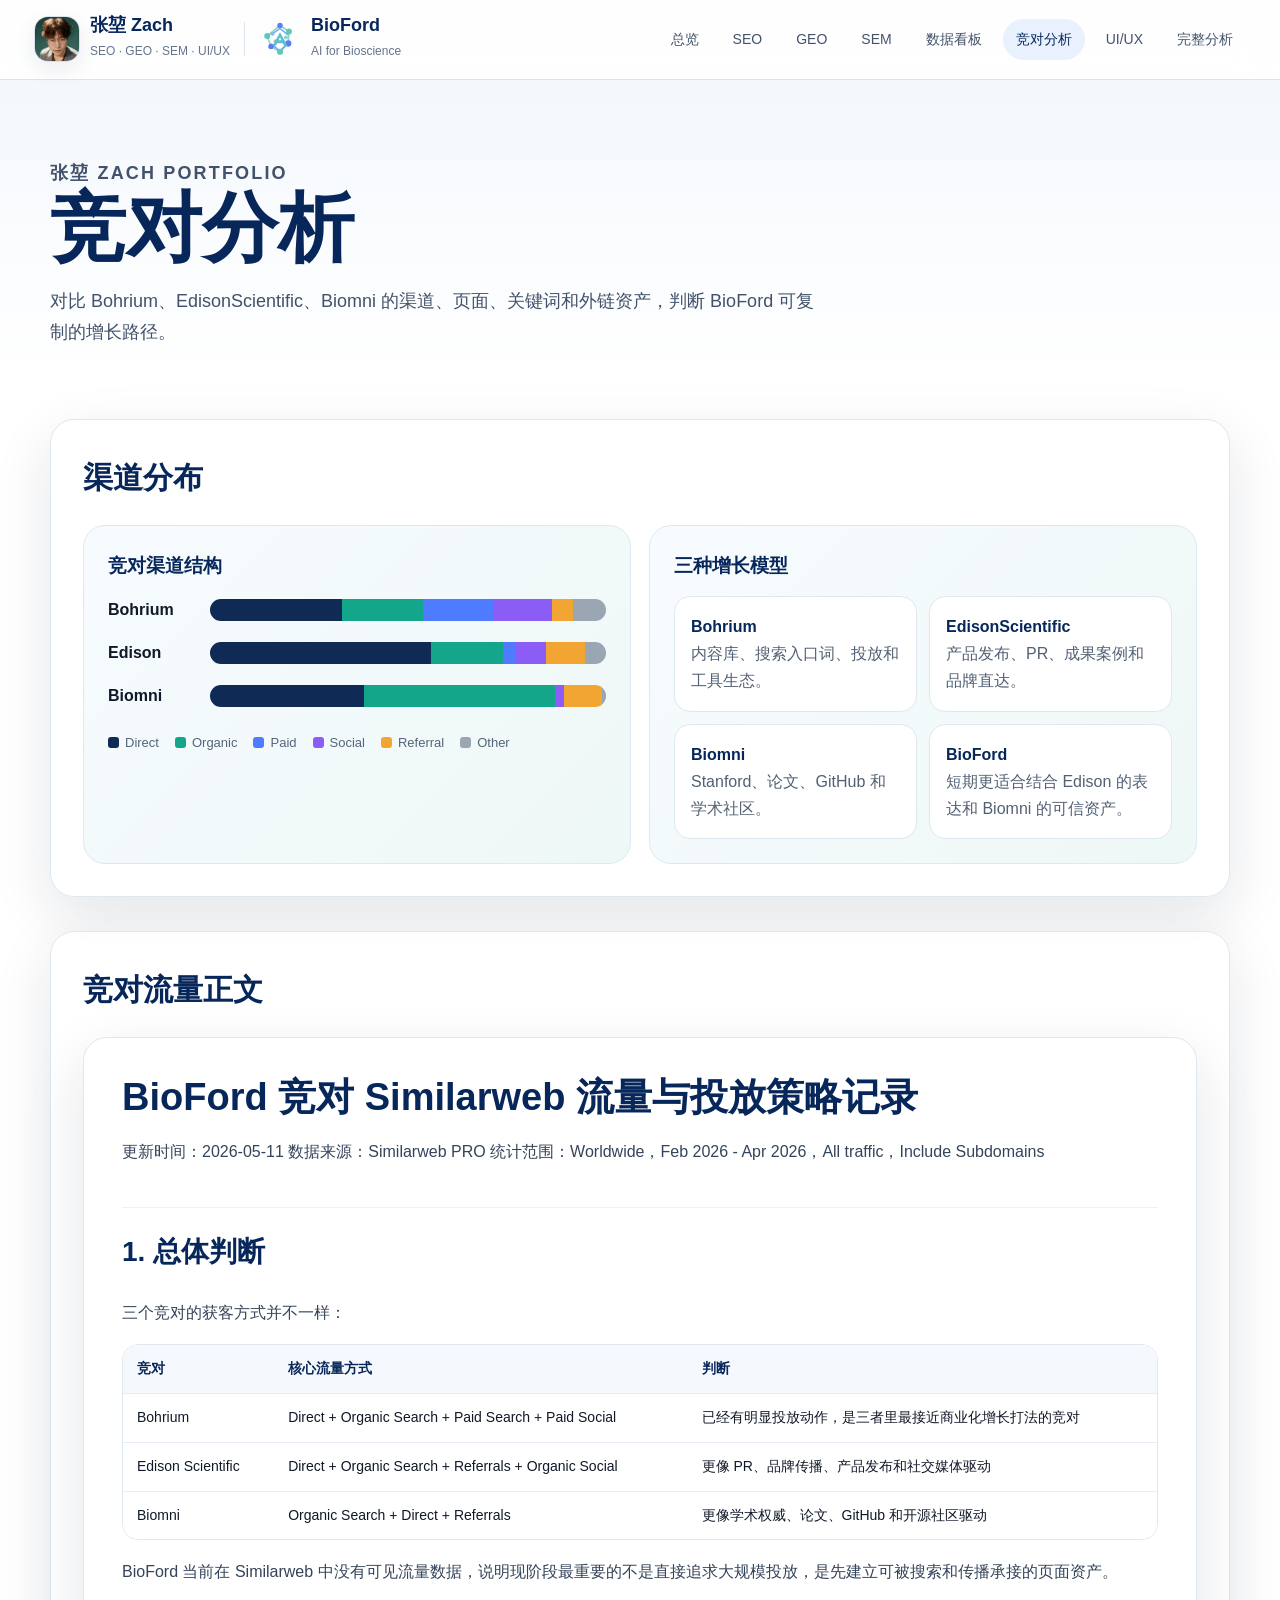
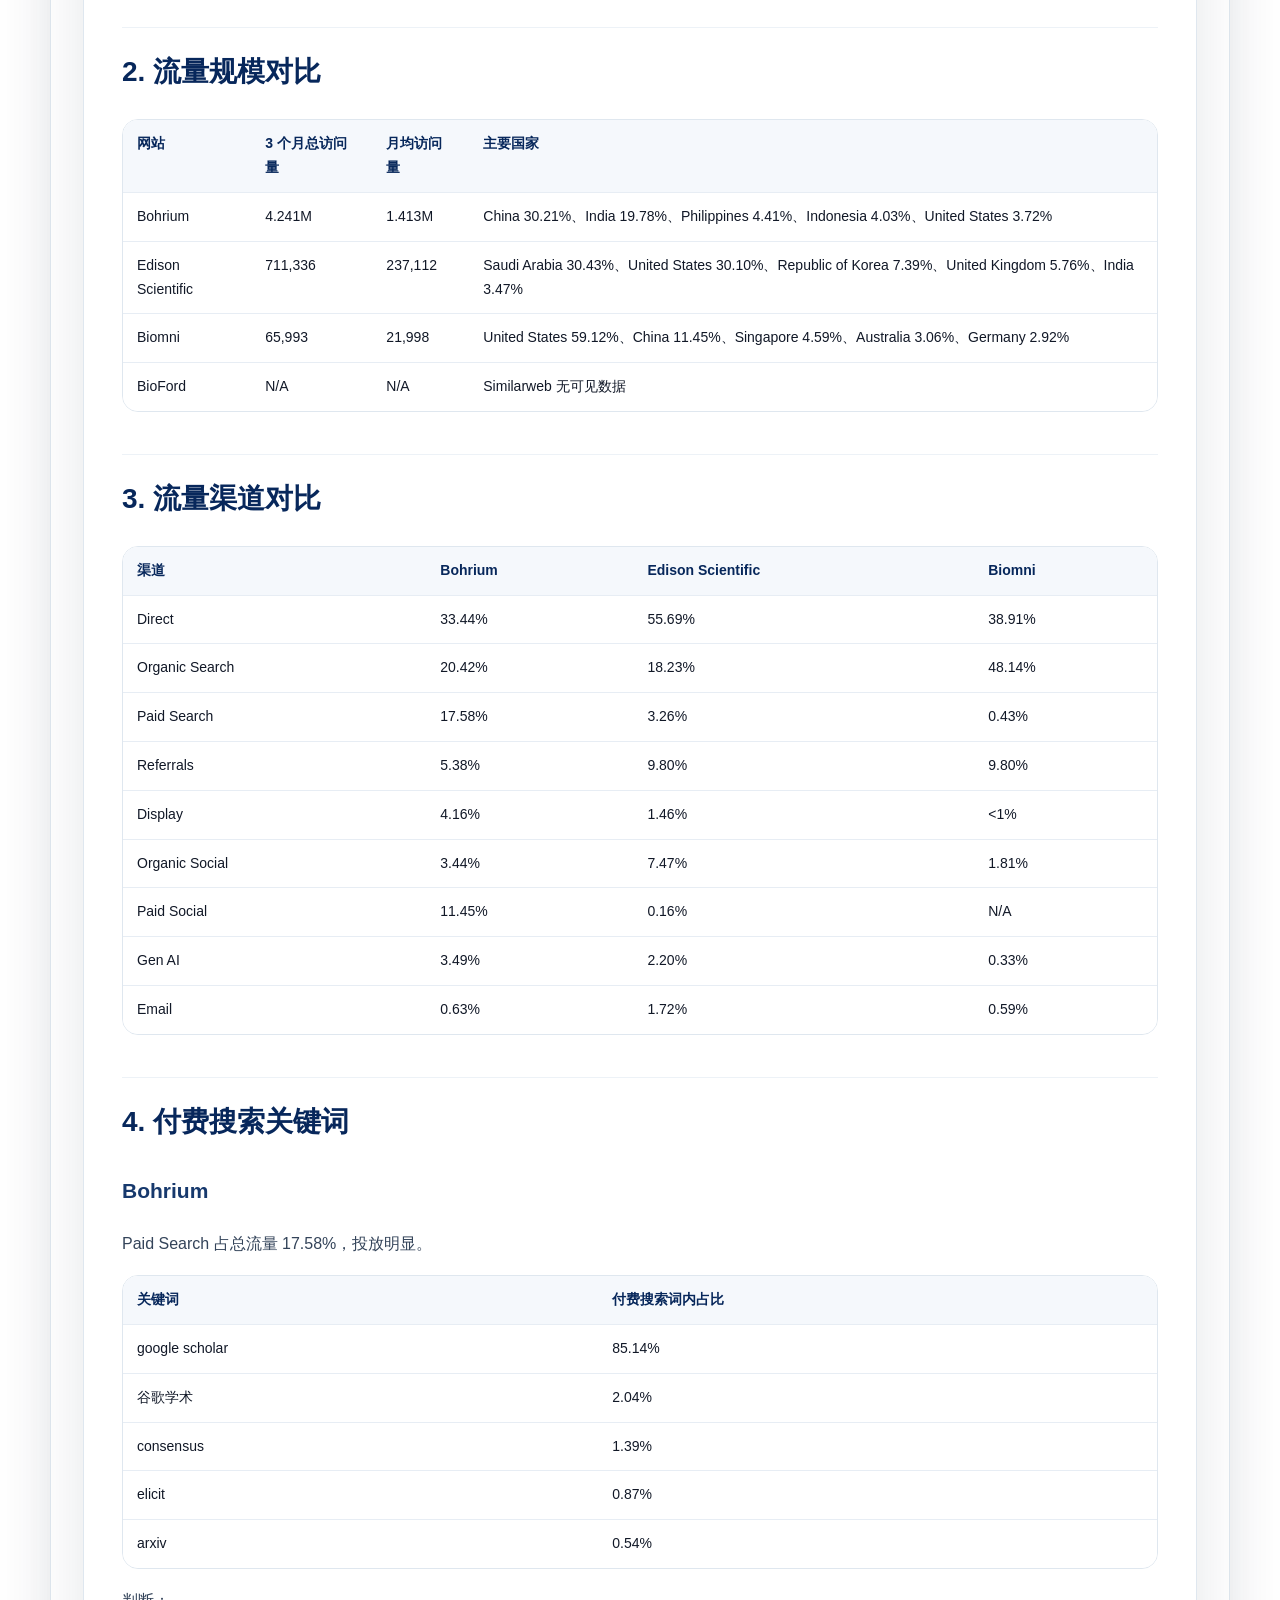
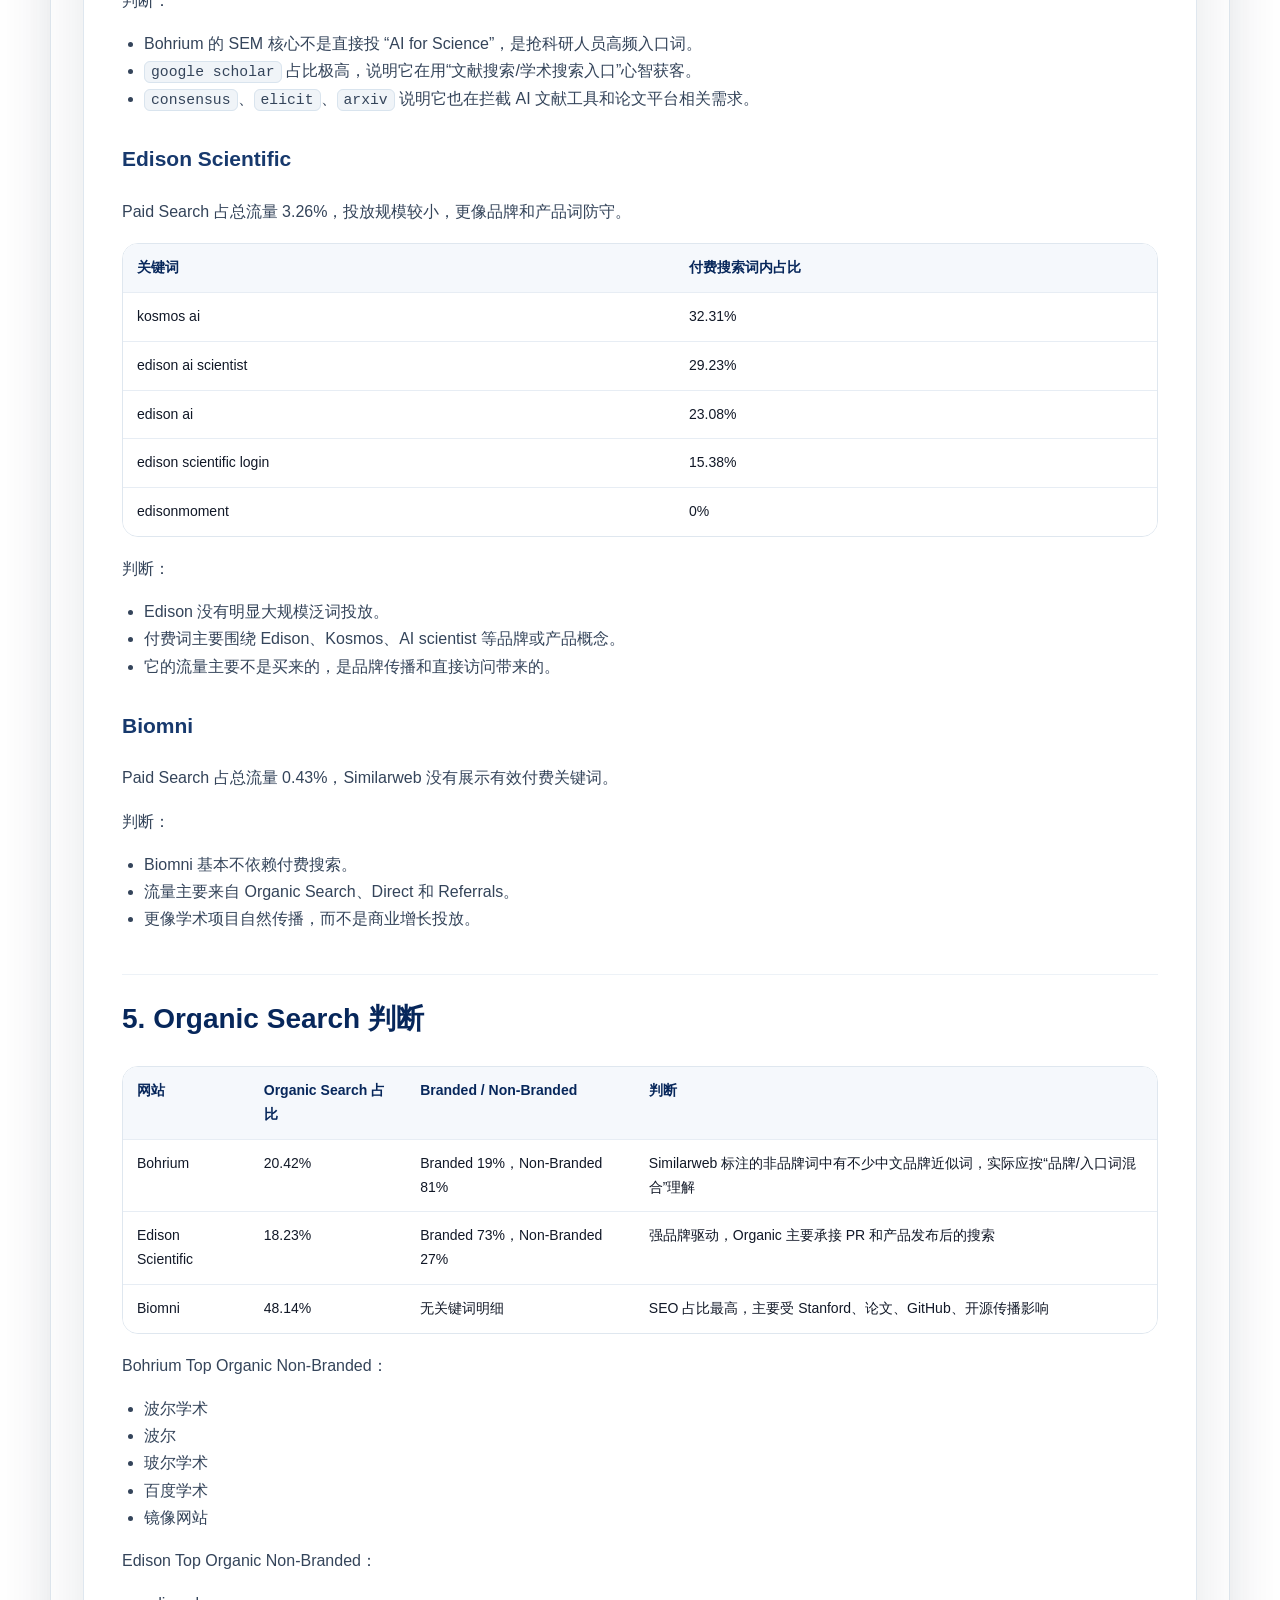
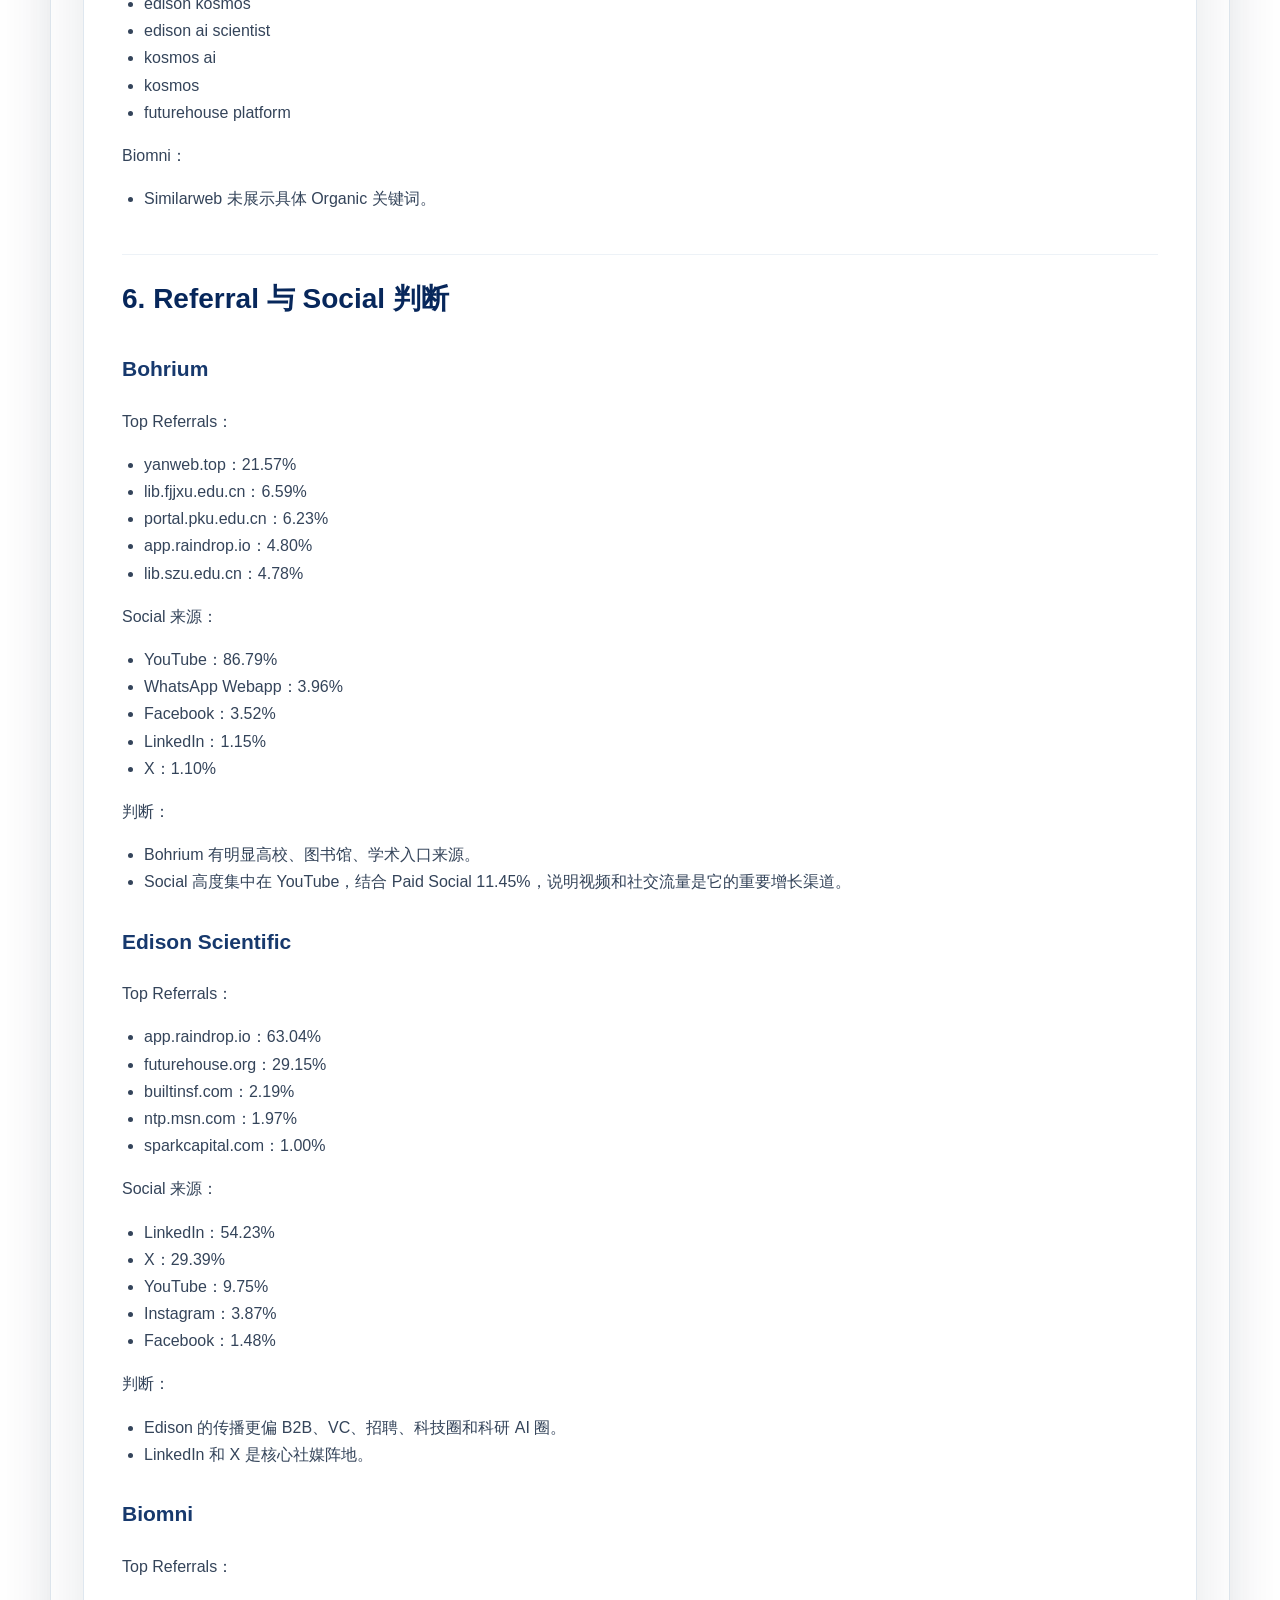
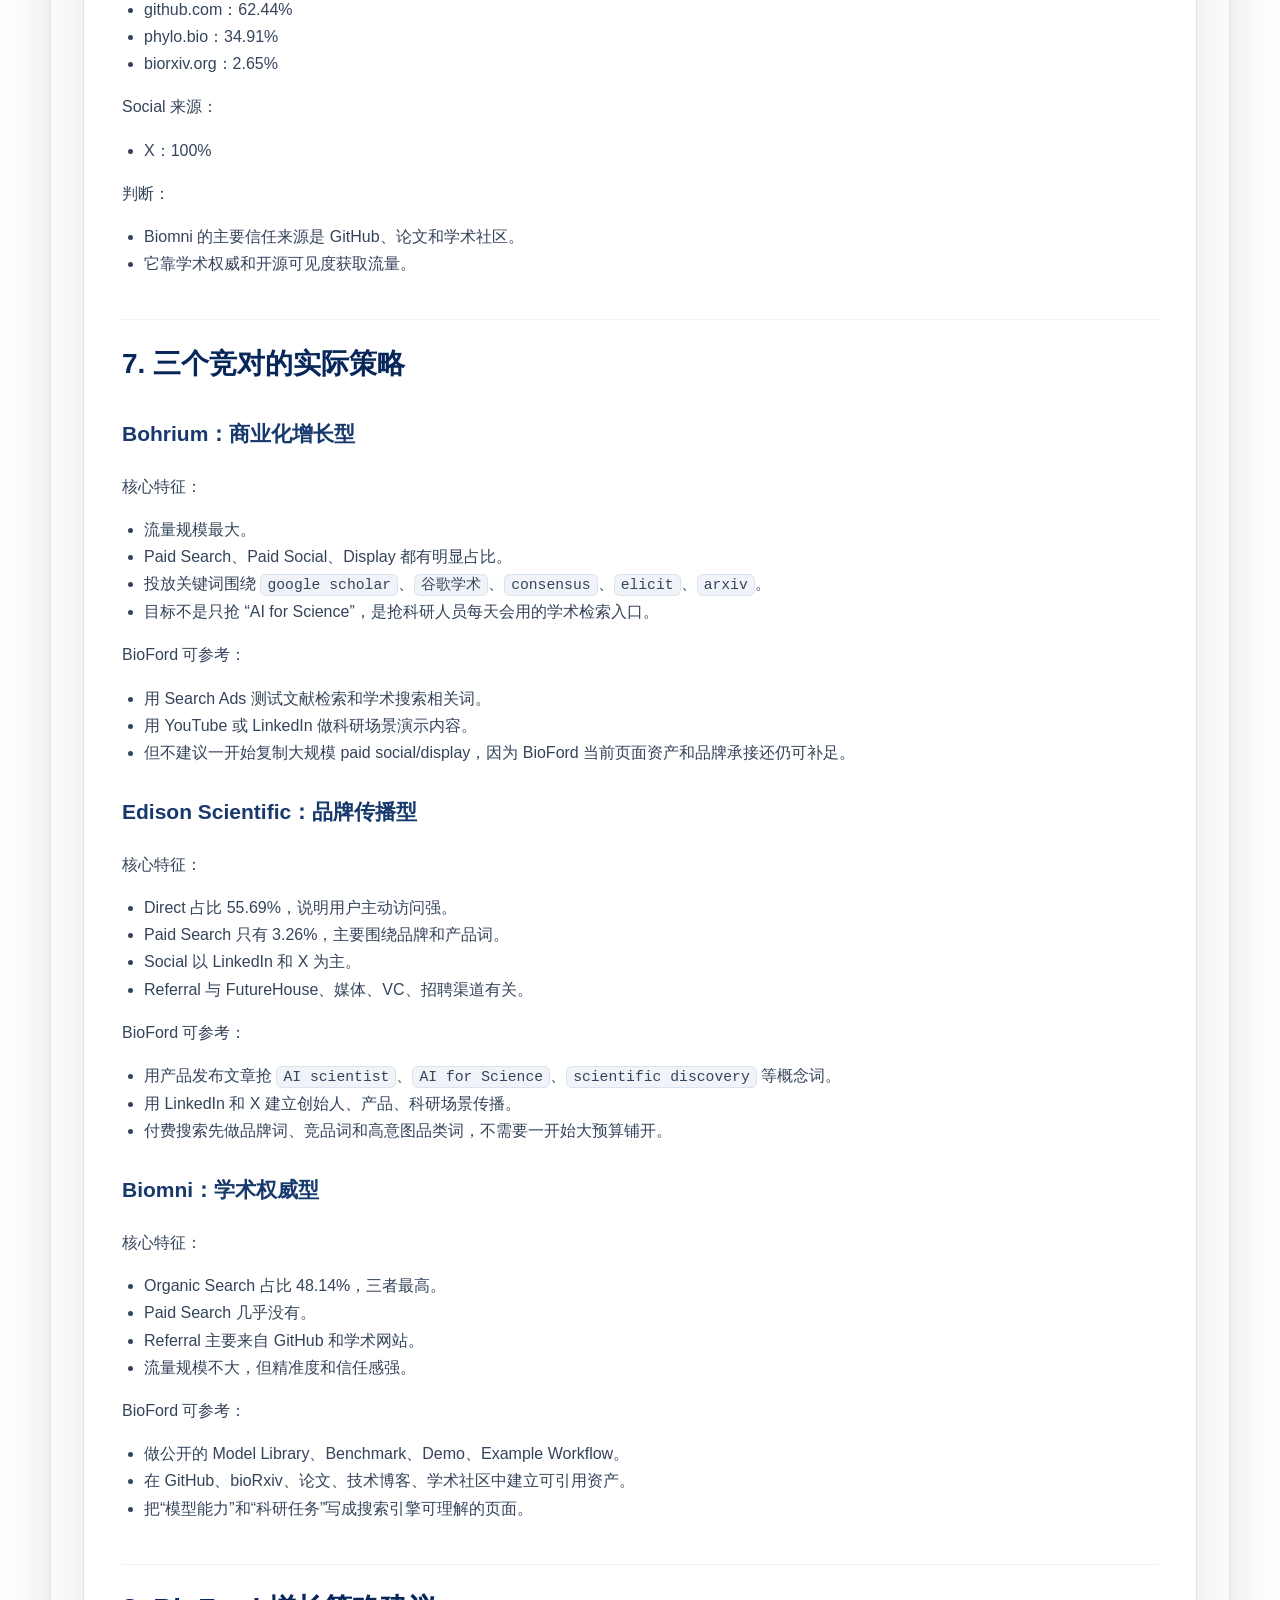
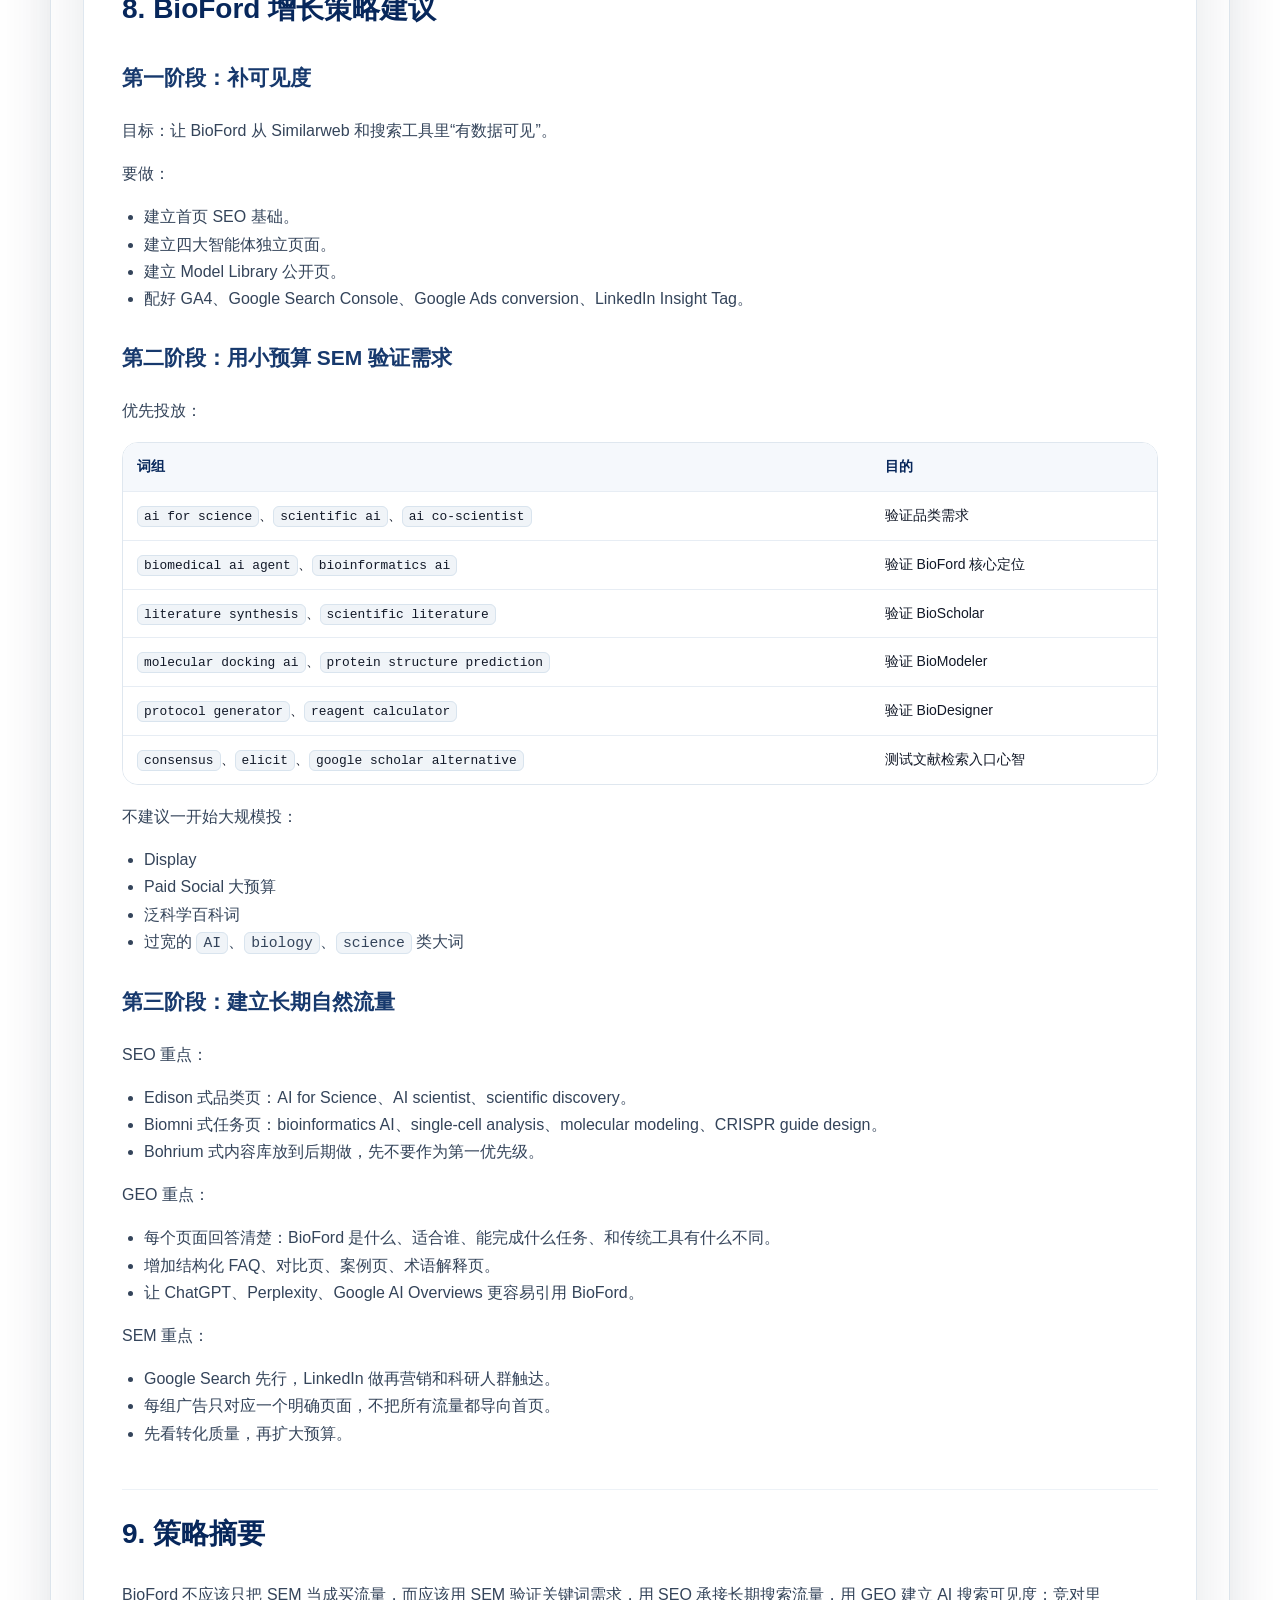
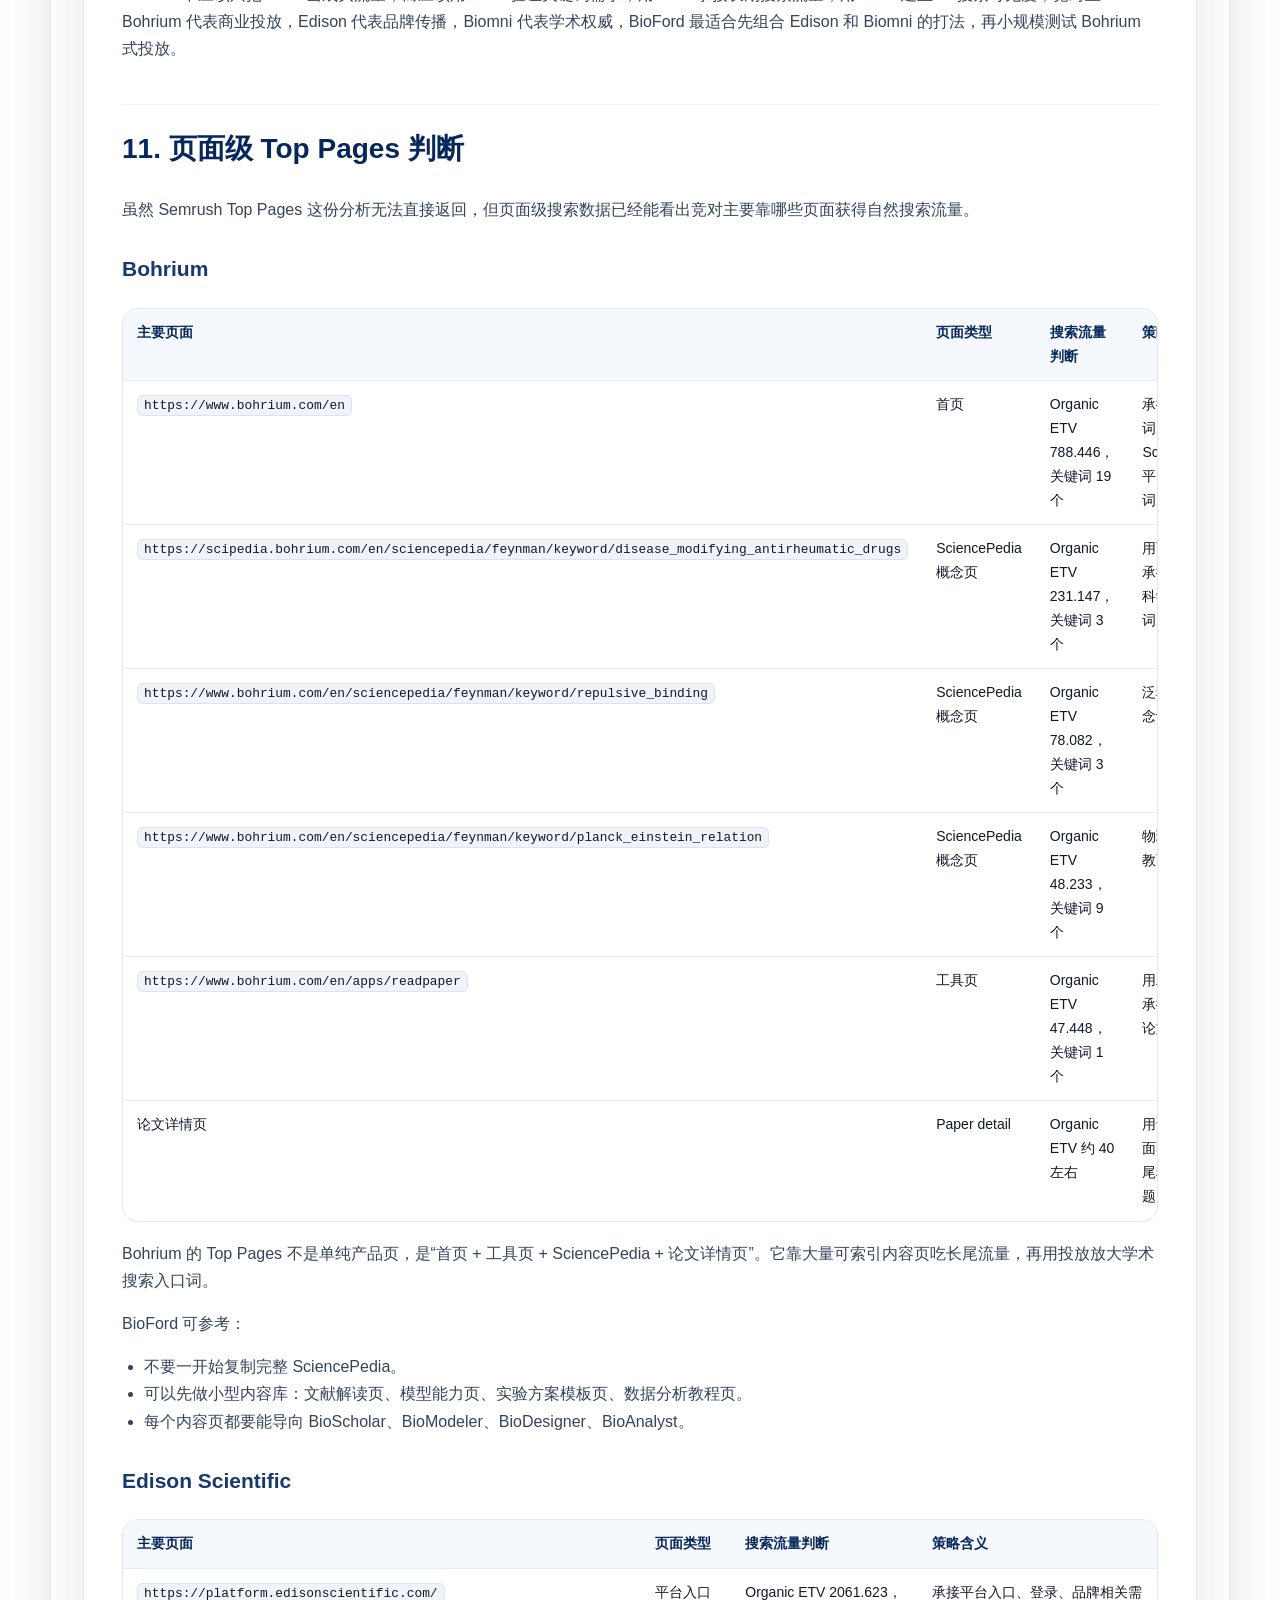
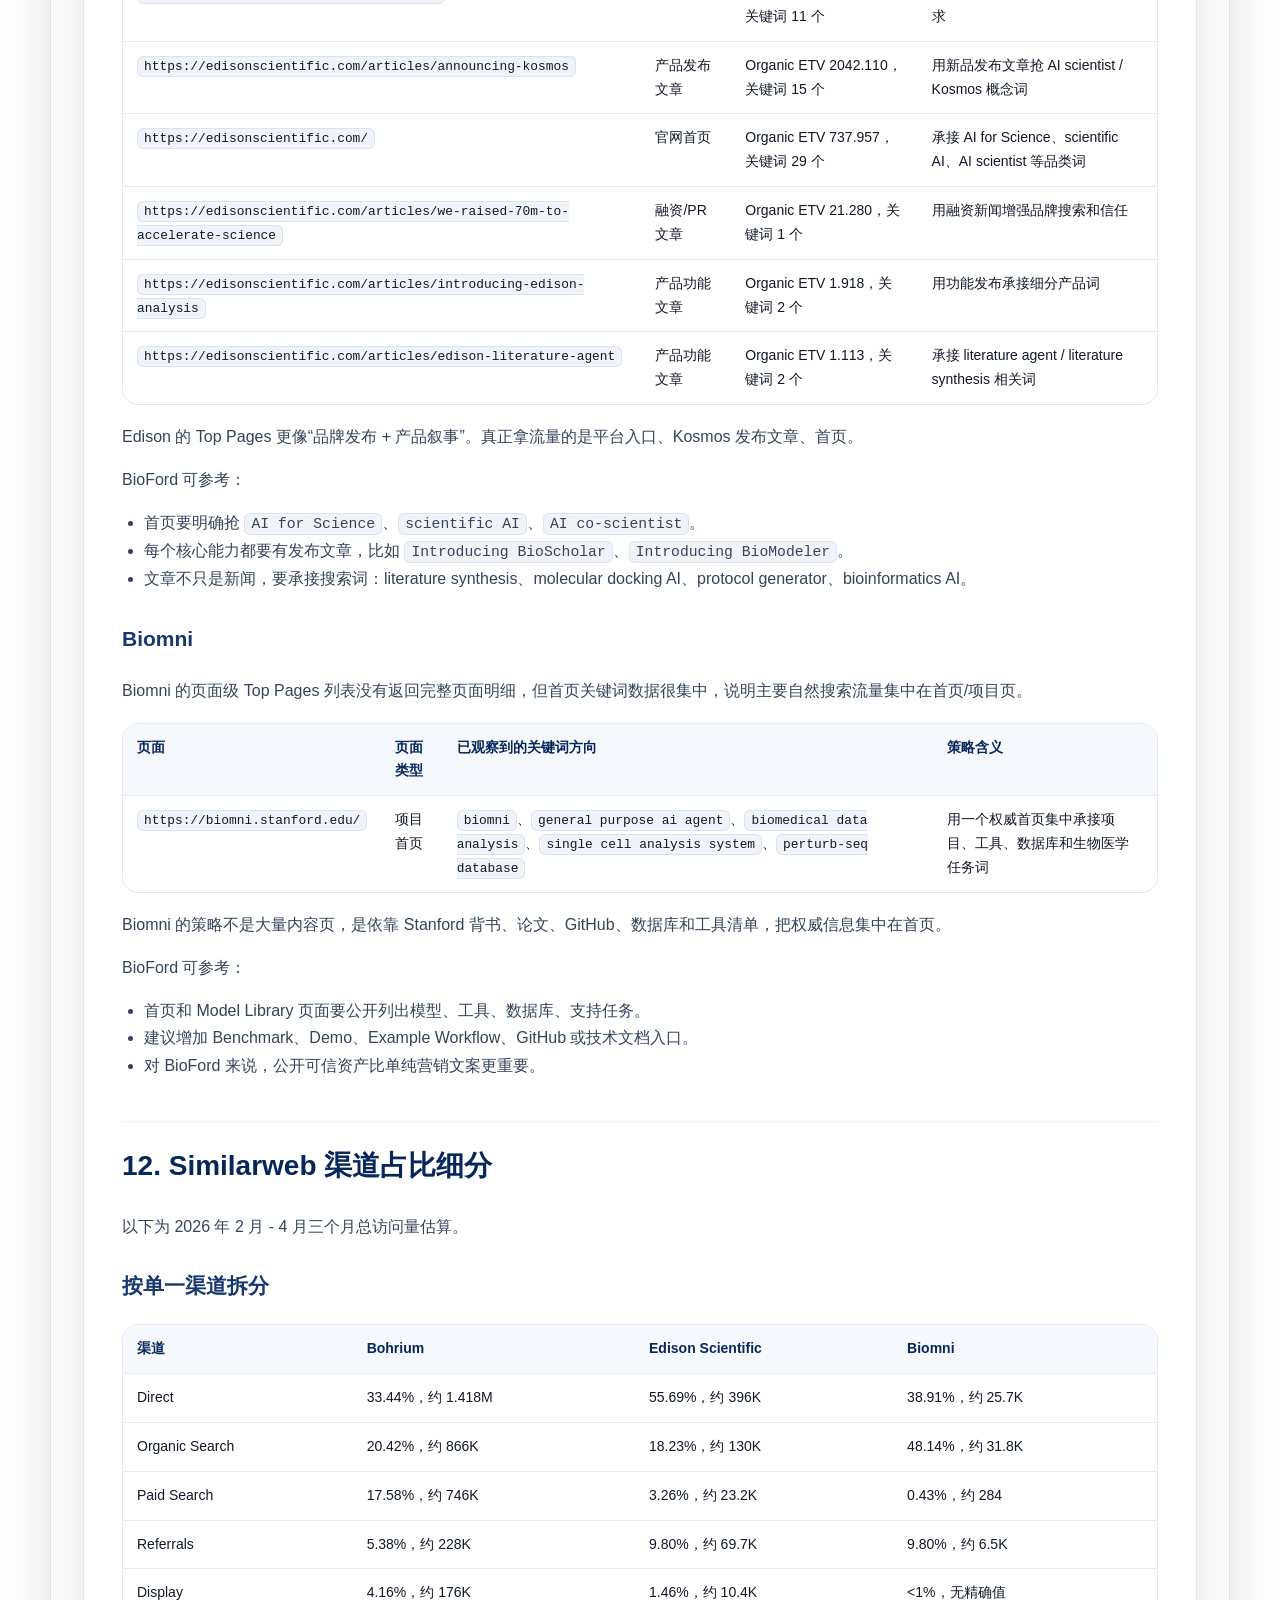
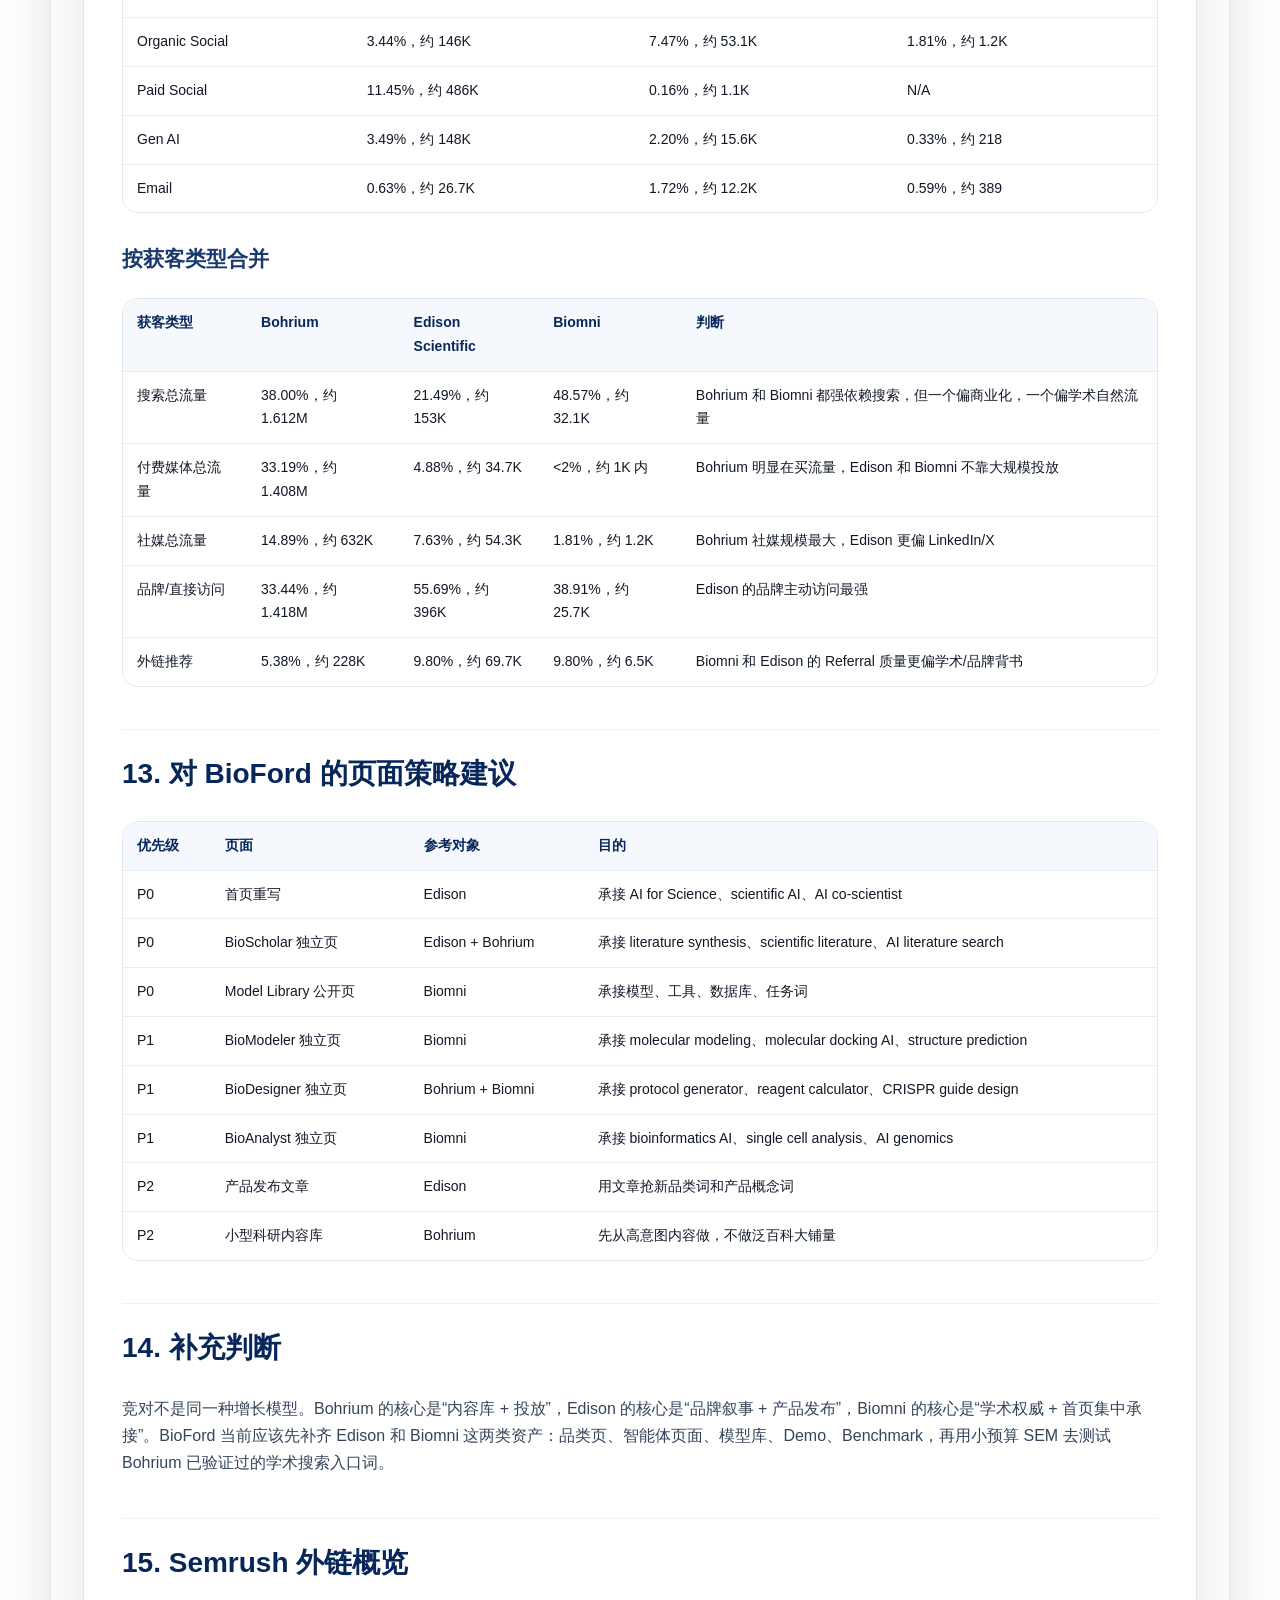
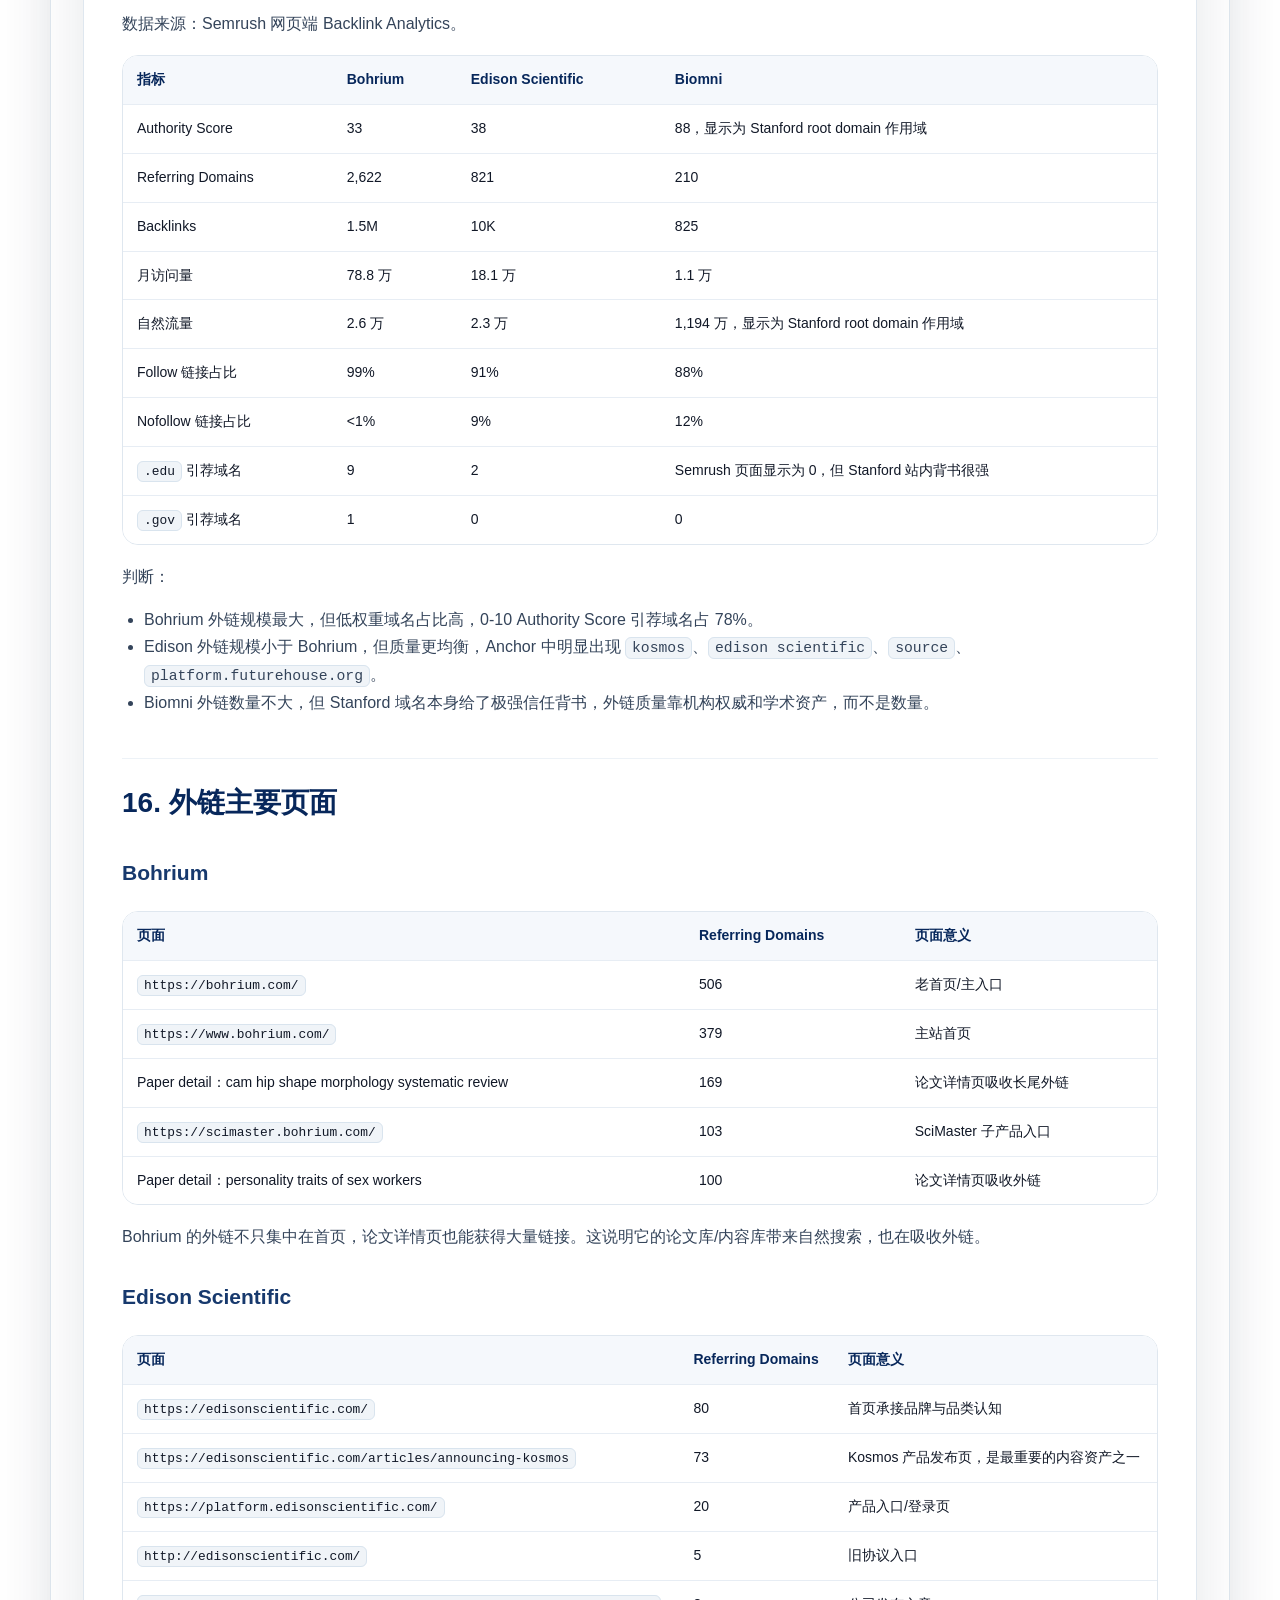
==== competitors.html @ 55c111a7 "Publish BioFord strategy site" ====
<!doctype html>
<html lang="zh-CN">
<head>
  <meta charset="utf-8">
  <meta name="viewport" content="width=device-width, initial-scale=1">
  <title>竞对分析 | BioFord 增长策略</title>
  <meta name="description" content="对比 Bohrium、EdisonScientific、Biomni 的渠道、页面、关键词和外链资产，判断 BioFord 可复制的增长路径。">
  <link rel="icon" href="assets/favicon.svg" type="image/svg+xml">
  <link rel="stylesheet" href="assets/styles.css">
</head>
<body>
  <header class="site-header">
    <a class="brand" href="index.html" aria-label="返回总览">
      <span class="brand-person">
        <span class="brand-mark"><img src="assets/zach-avatar.jpg" alt="张堃 Zach"></span>
        <span><strong>张堃 Zach</strong><small>SEO · GEO · SEM · UI/UX</small></span>
      </span>
      <span class="brand-divider"></span>
      <span class="company-lockup">
        <svg class="company-mark" viewBox="0 0 56 56" aria-hidden="true">
  <g fill="none" stroke-linecap="round" stroke-linejoin="round">
    <path d="M28 10 40 18 39 34 28 45 16 38 11 24z" stroke="#8fd7c8" stroke-width="2.2"/>
    <path d="M18 21 28 14 38 22M17 35l11 9 12-12" stroke="#6aa6e8" stroke-width="2"/>
  </g>
  <circle cx="28" cy="10" r="3.6" fill="#5b7cf4"/>
  <circle cx="40" cy="18" r="3.9" fill="#61c7bb"/>
  <circle cx="39" cy="34" r="4.2" fill="#5b7cf4"/>
  <circle cx="28" cy="45" r="4.1" fill="#61c7bb"/>
  <circle cx="16" cy="38" r="3.7" fill="#5b7cf4"/>
  <circle cx="11" cy="24" r="4" fill="#61c7bb"/>
  <circle cx="18" cy="21" r="2.7" fill="#8bb7ef"/>
  <circle cx="36" cy="26" r="2.7" fill="#8fd7c8"/>
  <circle cx="22" cy="31" r="2.7" fill="#8fd7c8"/>
  <path d="M28 19 38 37H33.4l-1.7-3.5h-7.5L22.5 37H18z" fill="#5fbfd0"/>
  <path d="M26.1 29.7h3.8L28 25.5z" fill="#ffffff"/>
</svg>
        <span><strong>BioFord</strong><small>AI for Bioscience</small></span>
      </span>
    </a>
    <nav class="nav"><a class="" href="index.html">总览</a>
<a class="" href="seo.html">SEO</a>
<a class="" href="geo.html">GEO</a>
<a class="" href="sem.html">SEM</a>
<a class="" href="analytics.html">数据看板</a>
<a class="active" href="competitors.html">竞对分析</a>
<a class="" href="uiux.html">UI/UX</a>
<a class="" href="documents.html">完整分析</a></nav>
  </header>
  <main>
    <section class="page-hero">
      <p class="kicker">张堃 Zach Portfolio</p>
      <h1>竞对分析</h1>
      <p>对比 Bohrium、EdisonScientific、Biomni 的渠道、页面、关键词和外链资产，判断 BioFord 可复制的增长路径。</p>
    </section>
    <section class="content-section "><div class="section-head"><h2>渠道分布</h2></div>
<div class="visual-panel">
  <div class="panel">
    <h3>竞对渠道结构</h3>
    <div class="stack-chart"><div class="stack-row"><b>Bohrium</b><div class="stack"><span style="width:33.44%; background:#102a56" title="Direct 33.44%"></span><span style="width:20.42%; background:#13a68b" title="Organic 20.42%"></span><span style="width:17.58%; background:#4f7cff" title="Paid 17.58%"></span><span style="width:14.89%; background:#8c5cf6" title="Social 14.89%"></span><span style="width:5.38%; background:#f3a533" title="Referral 5.38%"></span><span style="width:8.29%; background:#9aa6b2" title="Other 8.29%"></span></div></div>
<div class="stack-row"><b>Edison</b><div class="stack"><span style="width:55.69%; background:#102a56" title="Direct 55.69%"></span><span style="width:18.23%; background:#13a68b" title="Organic 18.23%"></span><span style="width:3.26%; background:#4f7cff" title="Paid 3.26%"></span><span style="width:7.63%; background:#8c5cf6" title="Social 7.63%"></span><span style="width:9.8%; background:#f3a533" title="Referral 9.8%"></span><span style="width:5.39%; background:#9aa6b2" title="Other 5.39%"></span></div></div>
<div class="stack-row"><b>Biomni</b><div class="stack"><span style="width:38.91%; background:#102a56" title="Direct 38.91%"></span><span style="width:48.14%; background:#13a68b" title="Organic 48.14%"></span><span style="width:0.43%; background:#4f7cff" title="Paid 0.43%"></span><span style="width:1.81%; background:#8c5cf6" title="Social 1.81%"></span><span style="width:9.8%; background:#f3a533" title="Referral 9.8%"></span><span style="width:0.91%; background:#9aa6b2" title="Other 0.91%"></span></div></div><div class="legend"><span><i style="background:#102a56"></i>Direct</span><span><i style="background:#13a68b"></i>Organic</span><span><i style="background:#4f7cff"></i>Paid</span><span><i style="background:#8c5cf6"></i>Social</span><span><i style="background:#f3a533"></i>Referral</span><span><i style="background:#9aa6b2"></i>Other</span></div></div>
  </div>
  <div class="panel">
    <h3>三种增长模型</h3>
    <div class="mini-list">
      <div><b>Bohrium</b><p>内容库、搜索入口词、投放和工具生态。</p></div>
      <div><b>EdisonScientific</b><p>产品发布、PR、成果案例和品牌直达。</p></div>
      <div><b>Biomni</b><p>Stanford、论文、GitHub 和学术社区。</p></div>
      <div><b>BioFord</b><p>短期更适合结合 Edison 的表达和 Biomni 的可信资产。</p></div>
    </div>
  </div>
</div>
</section><section class="content-section "><div class="section-head"><h2>竞对流量正文</h2></div><article class="article"><h1 id="bioford-竞对-similarweb-流量与投放策略记录">BioFord 竞对 Similarweb 流量与投放策略记录</h1>
<p>更新时间：2026-05-11 数据来源：Similarweb PRO 统计范围：Worldwide，Feb 2026 - Apr 2026，All traffic，Include Subdomains</p>
<h2 id="1.-总体判断">1. 总体判断</h2>
<p>三个竞对的获客方式并不一样：</p>
<div class="table-wrap"><table>
<thead><tr><th>竞对</th><th>核心流量方式</th><th>判断</th></tr></thead>
<tbody>
<tr><td>Bohrium</td><td>Direct + Organic Search + Paid Search + Paid Social</td><td>已经有明显投放动作，是三者里最接近商业化增长打法的竞对</td></tr>
<tr><td>Edison Scientific</td><td>Direct + Organic Search + Referrals + Organic Social</td><td>更像 PR、品牌传播、产品发布和社交媒体驱动</td></tr>
<tr><td>Biomni</td><td>Organic Search + Direct + Referrals</td><td>更像学术权威、论文、GitHub 和开源社区驱动</td></tr>
</tbody></table></div>
<p>BioFord 当前在 Similarweb 中没有可见流量数据，说明现阶段最重要的不是直接追求大规模投放，是先建立可被搜索和传播承接的页面资产。</p>
<h2 id="2.-流量规模对比">2. 流量规模对比</h2>
<div class="table-wrap"><table>
<thead><tr><th>网站</th><th>3 个月总访问量</th><th>月均访问量</th><th>主要国家</th></tr></thead>
<tbody>
<tr><td>Bohrium</td><td>4.241M</td><td>1.413M</td><td>China 30.21%、India 19.78%、Philippines 4.41%、Indonesia 4.03%、United States 3.72%</td></tr>
<tr><td>Edison Scientific</td><td>711,336</td><td>237,112</td><td>Saudi Arabia 30.43%、United States 30.10%、Republic of Korea 7.39%、United Kingdom 5.76%、India 3.47%</td></tr>
<tr><td>Biomni</td><td>65,993</td><td>21,998</td><td>United States 59.12%、China 11.45%、Singapore 4.59%、Australia 3.06%、Germany 2.92%</td></tr>
<tr><td>BioFord</td><td>N/A</td><td>N/A</td><td>Similarweb 无可见数据</td></tr>
</tbody></table></div>
<h2 id="3.-流量渠道对比">3. 流量渠道对比</h2>
<div class="table-wrap"><table>
<thead><tr><th>渠道</th><th>Bohrium</th><th>Edison Scientific</th><th>Biomni</th></tr></thead>
<tbody>
<tr><td>Direct</td><td>33.44%</td><td>55.69%</td><td>38.91%</td></tr>
<tr><td>Organic Search</td><td>20.42%</td><td>18.23%</td><td>48.14%</td></tr>
<tr><td>Paid Search</td><td>17.58%</td><td>3.26%</td><td>0.43%</td></tr>
<tr><td>Referrals</td><td>5.38%</td><td>9.80%</td><td>9.80%</td></tr>
<tr><td>Display</td><td>4.16%</td><td>1.46%</td><td>&lt;1%</td></tr>
<tr><td>Organic Social</td><td>3.44%</td><td>7.47%</td><td>1.81%</td></tr>
<tr><td>Paid Social</td><td>11.45%</td><td>0.16%</td><td>N/A</td></tr>
<tr><td>Gen AI</td><td>3.49%</td><td>2.20%</td><td>0.33%</td></tr>
<tr><td>Email</td><td>0.63%</td><td>1.72%</td><td>0.59%</td></tr>
</tbody></table></div>
<h2 id="4.-付费搜索关键词">4. 付费搜索关键词</h2>
<h3 id="bohrium">Bohrium</h3>
<p>Paid Search 占总流量 17.58%，投放明显。</p>
<div class="table-wrap"><table>
<thead><tr><th>关键词</th><th>付费搜索词内占比</th></tr></thead>
<tbody>
<tr><td>google scholar</td><td>85.14%</td></tr>
<tr><td>谷歌学术</td><td>2.04%</td></tr>
<tr><td>consensus</td><td>1.39%</td></tr>
<tr><td>elicit</td><td>0.87%</td></tr>
<tr><td>arxiv</td><td>0.54%</td></tr>
</tbody></table></div>
<p>判断：</p>
<ul>
<li>Bohrium 的 SEM 核心不是直接投 “AI for Science”，是抢科研人员高频入口词。</li>
<li><code>google scholar</code> 占比极高，说明它在用“文献搜索/学术搜索入口”心智获客。</li>
<li><code>consensus</code>、<code>elicit</code>、<code>arxiv</code> 说明它也在拦截 AI 文献工具和论文平台相关需求。</li>
</ul>
<h3 id="edison-scientific">Edison Scientific</h3>
<p>Paid Search 占总流量 3.26%，投放规模较小，更像品牌和产品词防守。</p>
<div class="table-wrap"><table>
<thead><tr><th>关键词</th><th>付费搜索词内占比</th></tr></thead>
<tbody>
<tr><td>kosmos ai</td><td>32.31%</td></tr>
<tr><td>edison ai scientist</td><td>29.23%</td></tr>
<tr><td>edison ai</td><td>23.08%</td></tr>
<tr><td>edison scientific login</td><td>15.38%</td></tr>
<tr><td>edisonmoment</td><td>0%</td></tr>
</tbody></table></div>
<p>判断：</p>
<ul>
<li>Edison 没有明显大规模泛词投放。</li>
<li>付费词主要围绕 Edison、Kosmos、AI scientist 等品牌或产品概念。</li>
<li>它的流量主要不是买来的，是品牌传播和直接访问带来的。</li>
</ul>
<h3 id="biomni">Biomni</h3>
<p>Paid Search 占总流量 0.43%，Similarweb 没有展示有效付费关键词。</p>
<p>判断：</p>
<ul>
<li>Biomni 基本不依赖付费搜索。</li>
<li>流量主要来自 Organic Search、Direct 和 Referrals。</li>
<li>更像学术项目自然传播，而不是商业增长投放。</li>
</ul>
<h2 id="5.-organic-search-判断">5. Organic Search 判断</h2>
<div class="table-wrap"><table>
<thead><tr><th>网站</th><th>Organic Search 占比</th><th>Branded / Non-Branded</th><th>判断</th></tr></thead>
<tbody>
<tr><td>Bohrium</td><td>20.42%</td><td>Branded 19%，Non-Branded 81%</td><td>Similarweb 标注的非品牌词中有不少中文品牌近似词，实际应按“品牌/入口词混合”理解</td></tr>
<tr><td>Edison Scientific</td><td>18.23%</td><td>Branded 73%，Non-Branded 27%</td><td>强品牌驱动，Organic 主要承接 PR 和产品发布后的搜索</td></tr>
<tr><td>Biomni</td><td>48.14%</td><td>无关键词明细</td><td>SEO 占比最高，主要受 Stanford、论文、GitHub、开源传播影响</td></tr>
</tbody></table></div>
<p>Bohrium Top Organic Non-Branded：</p>
<ul>
<li>波尔学术</li>
<li>波尔</li>
<li>玻尔学术</li>
<li>百度学术</li>
<li>镜像网站</li>
</ul>
<p>Edison Top Organic Non-Branded：</p>
<ul>
<li>edison kosmos</li>
<li>edison ai scientist</li>
<li>kosmos ai</li>
<li>kosmos</li>
<li>futurehouse platform</li>
</ul>
<p>Biomni：</p>
<ul>
<li>Similarweb 未展示具体 Organic 关键词。</li>
</ul>
<h2 id="6.-referral-与-social-判断">6. Referral 与 Social 判断</h2>
<h3 id="bohrium">Bohrium</h3>
<p>Top Referrals：</p>
<ul>
<li>yanweb.top：21.57%</li>
<li>lib.fjjxu.edu.cn：6.59%</li>
<li>portal.pku.edu.cn：6.23%</li>
<li>app.raindrop.io：4.80%</li>
<li>lib.szu.edu.cn：4.78%</li>
</ul>
<p>Social 来源：</p>
<ul>
<li>YouTube：86.79%</li>
<li>WhatsApp Webapp：3.96%</li>
<li>Facebook：3.52%</li>
<li>LinkedIn：1.15%</li>
<li>X：1.10%</li>
</ul>
<p>判断：</p>
<ul>
<li>Bohrium 有明显高校、图书馆、学术入口来源。</li>
<li>Social 高度集中在 YouTube，结合 Paid Social 11.45%，说明视频和社交流量是它的重要增长渠道。</li>
</ul>
<h3 id="edison-scientific">Edison Scientific</h3>
<p>Top Referrals：</p>
<ul>
<li>app.raindrop.io：63.04%</li>
<li>futurehouse.org：29.15%</li>
<li>builtinsf.com：2.19%</li>
<li>ntp.msn.com：1.97%</li>
<li>sparkcapital.com：1.00%</li>
</ul>
<p>Social 来源：</p>
<ul>
<li>LinkedIn：54.23%</li>
<li>X：29.39%</li>
<li>YouTube：9.75%</li>
<li>Instagram：3.87%</li>
<li>Facebook：1.48%</li>
</ul>
<p>判断：</p>
<ul>
<li>Edison 的传播更偏 B2B、VC、招聘、科技圈和科研 AI 圈。</li>
<li>LinkedIn 和 X 是核心社媒阵地。</li>
</ul>
<h3 id="biomni">Biomni</h3>
<p>Top Referrals：</p>
<ul>
<li>github.com：62.44%</li>
<li>phylo.bio：34.91%</li>
<li>biorxiv.org：2.65%</li>
</ul>
<p>Social 来源：</p>
<ul>
<li>X：100%</li>
</ul>
<p>判断：</p>
<ul>
<li>Biomni 的主要信任来源是 GitHub、论文和学术社区。</li>
<li>它靠学术权威和开源可见度获取流量。</li>
</ul>
<h2 id="7.-三个竞对的实际策略">7. 三个竞对的实际策略</h2>
<h3 id="bohrium-商业化增长型">Bohrium：商业化增长型</h3>
<p>核心特征：</p>
<ul>
<li>流量规模最大。</li>
<li>Paid Search、Paid Social、Display 都有明显占比。</li>
<li>投放关键词围绕 <code>google scholar</code>、<code>谷歌学术</code>、<code>consensus</code>、<code>elicit</code>、<code>arxiv</code>。</li>
<li>目标不是只抢 “AI for Science”，是抢科研人员每天会用的学术检索入口。</li>
</ul>
<p>BioFord 可参考：</p>
<ul>
<li>用 Search Ads 测试文献检索和学术搜索相关词。</li>
<li>用 YouTube 或 LinkedIn 做科研场景演示内容。</li>
<li>但不建议一开始复制大规模 paid social/display，因为 BioFord 当前页面资产和品牌承接还仍可补足。</li>
</ul>
<h3 id="edison-scientific-品牌传播型">Edison Scientific：品牌传播型</h3>
<p>核心特征：</p>
<ul>
<li>Direct 占比 55.69%，说明用户主动访问强。</li>
<li>Paid Search 只有 3.26%，主要围绕品牌和产品词。</li>
<li>Social 以 LinkedIn 和 X 为主。</li>
<li>Referral 与 FutureHouse、媒体、VC、招聘渠道有关。</li>
</ul>
<p>BioFord 可参考：</p>
<ul>
<li>用产品发布文章抢 <code>AI scientist</code>、<code>AI for Science</code>、<code>scientific discovery</code> 等概念词。</li>
<li>用 LinkedIn 和 X 建立创始人、产品、科研场景传播。</li>
<li>付费搜索先做品牌词、竞品词和高意图品类词，不需要一开始大预算铺开。</li>
</ul>
<h3 id="biomni-学术权威型">Biomni：学术权威型</h3>
<p>核心特征：</p>
<ul>
<li>Organic Search 占比 48.14%，三者最高。</li>
<li>Paid Search 几乎没有。</li>
<li>Referral 主要来自 GitHub 和学术网站。</li>
<li>流量规模不大，但精准度和信任感强。</li>
</ul>
<p>BioFord 可参考：</p>
<ul>
<li>做公开的 Model Library、Benchmark、Demo、Example Workflow。</li>
<li>在 GitHub、bioRxiv、论文、技术博客、学术社区中建立可引用资产。</li>
<li>把“模型能力”和“科研任务”写成搜索引擎可理解的页面。</li>
</ul>
<h2 id="8.-bioford-增长策略建议">8. BioFord 增长策略建议</h2>
<h3 id="第一阶段-补可见度">第一阶段：补可见度</h3>
<p>目标：让 BioFord 从 Similarweb 和搜索工具里“有数据可见”。</p>
<p>要做：</p>
<ul>
<li>建立首页 SEO 基础。</li>
<li>建立四大智能体独立页面。</li>
<li>建立 Model Library 公开页。</li>
<li>配好 GA4、Google Search Console、Google Ads conversion、LinkedIn Insight Tag。</li>
</ul>
<h3 id="第二阶段-用小预算-sem-验证需求">第二阶段：用小预算 SEM 验证需求</h3>
<p>优先投放：</p>
<div class="table-wrap"><table>
<thead><tr><th>词组</th><th>目的</th></tr></thead>
<tbody>
<tr><td><code>ai for science</code>、<code>scientific ai</code>、<code>ai co-scientist</code></td><td>验证品类需求</td></tr>
<tr><td><code>biomedical ai agent</code>、<code>bioinformatics ai</code></td><td>验证 BioFord 核心定位</td></tr>
<tr><td><code>literature synthesis</code>、<code>scientific literature</code></td><td>验证 BioScholar</td></tr>
<tr><td><code>molecular docking ai</code>、<code>protein structure prediction</code></td><td>验证 BioModeler</td></tr>
<tr><td><code>protocol generator</code>、<code>reagent calculator</code></td><td>验证 BioDesigner</td></tr>
<tr><td><code>consensus</code>、<code>elicit</code>、<code>google scholar alternative</code></td><td>测试文献检索入口心智</td></tr>
</tbody></table></div>
<p>不建议一开始大规模投：</p>
<ul>
<li>Display</li>
<li>Paid Social 大预算</li>
<li>泛科学百科词</li>
<li>过宽的 <code>AI</code>、<code>biology</code>、<code>science</code> 类大词</li>
</ul>
<h3 id="第三阶段-建立长期自然流量">第三阶段：建立长期自然流量</h3>
<p>SEO 重点：</p>
<ul>
<li>Edison 式品类页：AI for Science、AI scientist、scientific discovery。</li>
<li>Biomni 式任务页：bioinformatics AI、single-cell analysis、molecular modeling、CRISPR guide design。</li>
<li>Bohrium 式内容库放到后期做，先不要作为第一优先级。</li>
</ul>
<p>GEO 重点：</p>
<ul>
<li>每个页面回答清楚：BioFord 是什么、适合谁、能完成什么任务、和传统工具有什么不同。</li>
<li>增加结构化 FAQ、对比页、案例页、术语解释页。</li>
<li>让 ChatGPT、Perplexity、Google AI Overviews 更容易引用 BioFord。</li>
</ul>
<p>SEM 重点：</p>
<ul>
<li>Google Search 先行，LinkedIn 做再营销和科研人群触达。</li>
<li>每组广告只对应一个明确页面，不把所有流量都导向首页。</li>
<li>先看转化质量，再扩大预算。</li>
</ul>
<h2 id="9.-策略摘要">9. 策略摘要</h2>
<p>BioFord 不应该只把 SEM 当成买流量，而应该用 SEM 验证关键词需求，用 SEO 承接长期搜索流量，用 GEO 建立 AI 搜索可见度；竞对里 Bohrium 代表商业投放，Edison 代表品牌传播，Biomni 代表学术权威，BioFord 最适合先组合 Edison 和 Biomni 的打法，再小规模测试 Bohrium 式投放。</p>
<h2 id="11.-页面级-top-pages-判断">11. 页面级 Top Pages 判断</h2>
<p>虽然 Semrush Top Pages 这份分析无法直接返回，但页面级搜索数据已经能看出竞对主要靠哪些页面获得自然搜索流量。</p>
<h3 id="bohrium">Bohrium</h3>
<div class="table-wrap"><table>
<thead><tr><th>主要页面</th><th>页面类型</th><th>搜索流量判断</th><th>策略含义</th></tr></thead>
<tbody>
<tr><td><code>https://www.bohrium.com/en</code></td><td>首页</td><td>Organic ETV 788.446，关键词 19 个</td><td>承接品牌词、AI for Science、平台入口词</td></tr>
<tr><td><code>https://scipedia.bohrium.com/en/sciencepedia/feynman/keyword/disease_modifying_antirheumatic_drugs</code></td><td>SciencePedia 概念页</td><td>Organic ETV 231.147，关键词 3 个</td><td>用百科页承接医学/科学概念词</td></tr>
<tr><td><code>https://www.bohrium.com/en/sciencepedia/feynman/keyword/repulsive_binding</code></td><td>SciencePedia 概念页</td><td>Organic ETV 78.082，关键词 3 个</td><td>泛科学概念词</td></tr>
<tr><td><code>https://www.bohrium.com/en/sciencepedia/feynman/keyword/planck_einstein_relation</code></td><td>SciencePedia 概念页</td><td>Organic ETV 48.233，关键词 9 个</td><td>物理/科学教育词</td></tr>
<tr><td><code>https://www.bohrium.com/en/apps/readpaper</code></td><td>工具页</td><td>Organic ETV 47.448，关键词 1 个</td><td>用工具页承接阅读论文需求</td></tr>
<tr><td>论文详情页</td><td>Paper detail</td><td>Organic ETV 约 40 左右</td><td>用论文页面覆盖长尾科研问题</td></tr>
</tbody></table></div>
<p>Bohrium 的 Top Pages 不是单纯产品页，是“首页 + 工具页 + SciencePedia + 论文详情页”。它靠大量可索引内容页吃长尾流量，再用投放放大学术搜索入口词。</p>
<p>BioFord 可参考：</p>
<ul>
<li>不要一开始复制完整 SciencePedia。</li>
<li>可以先做小型内容库：文献解读页、模型能力页、实验方案模板页、数据分析教程页。</li>
<li>每个内容页都要能导向 BioScholar、BioModeler、BioDesigner、BioAnalyst。</li>
</ul>
<h3 id="edison-scientific">Edison Scientific</h3>
<div class="table-wrap"><table>
<thead><tr><th>主要页面</th><th>页面类型</th><th>搜索流量判断</th><th>策略含义</th></tr></thead>
<tbody>
<tr><td><code>https://platform.edisonscientific.com/</code></td><td>平台入口</td><td>Organic ETV 2061.623，关键词 11 个</td><td>承接平台入口、登录、品牌相关需求</td></tr>
<tr><td><code>https://edisonscientific.com/articles/announcing-kosmos</code></td><td>产品发布文章</td><td>Organic ETV 2042.110，关键词 15 个</td><td>用新品发布文章抢 AI scientist / Kosmos 概念词</td></tr>
<tr><td><code>https://edisonscientific.com/</code></td><td>官网首页</td><td>Organic ETV 737.957，关键词 29 个</td><td>承接 AI for Science、scientific AI、AI scientist 等品类词</td></tr>
<tr><td><code>https://edisonscientific.com/articles/we-raised-70m-to-accelerate-science</code></td><td>融资/PR 文章</td><td>Organic ETV 21.280，关键词 1 个</td><td>用融资新闻增强品牌搜索和信任</td></tr>
<tr><td><code>https://edisonscientific.com/articles/introducing-edison-analysis</code></td><td>产品功能文章</td><td>Organic ETV 1.918，关键词 2 个</td><td>用功能发布承接细分产品词</td></tr>
<tr><td><code>https://edisonscientific.com/articles/edison-literature-agent</code></td><td>产品功能文章</td><td>Organic ETV 1.113，关键词 2 个</td><td>承接 literature agent / literature synthesis 相关词</td></tr>
</tbody></table></div>
<p>Edison 的 Top Pages 更像“品牌发布 + 产品叙事”。真正拿流量的是平台入口、Kosmos 发布文章、首页。</p>
<p>BioFord 可参考：</p>
<ul>
<li>首页要明确抢 <code>AI for Science</code>、<code>scientific AI</code>、<code>AI co-scientist</code>。</li>
<li>每个核心能力都要有发布文章，比如 <code>Introducing BioScholar</code>、<code>Introducing BioModeler</code>。</li>
<li>文章不只是新闻，要承接搜索词：literature synthesis、molecular docking AI、protocol generator、bioinformatics AI。</li>
</ul>
<h3 id="biomni">Biomni</h3>
<p>Biomni 的页面级 Top Pages 列表没有返回完整页面明细，但首页关键词数据很集中，说明主要自然搜索流量集中在首页/项目页。</p>
<div class="table-wrap"><table>
<thead><tr><th>页面</th><th>页面类型</th><th>已观察到的关键词方向</th><th>策略含义</th></tr></thead>
<tbody>
<tr><td><code>https://biomni.stanford.edu/</code></td><td>项目首页</td><td><code>biomni</code>、<code>general purpose ai agent</code>、<code>biomedical data analysis</code>、<code>single cell analysis system</code>、<code>perturb-seq database</code></td><td>用一个权威首页集中承接项目、工具、数据库和生物医学任务词</td></tr>
</tbody></table></div>
<p>Biomni 的策略不是大量内容页，是依靠 Stanford 背书、论文、GitHub、数据库和工具清单，把权威信息集中在首页。</p>
<p>BioFord 可参考：</p>
<ul>
<li>首页和 Model Library 页面要公开列出模型、工具、数据库、支持任务。</li>
<li>建议增加 Benchmark、Demo、Example Workflow、GitHub 或技术文档入口。</li>
<li>对 BioFord 来说，公开可信资产比单纯营销文案更重要。</li>
</ul>
<h2 id="12.-similarweb-渠道占比细分">12. Similarweb 渠道占比细分</h2>
<p>以下为 2026 年 2 月 - 4 月三个月总访问量估算。</p>
<h3 id="按单一渠道拆分">按单一渠道拆分</h3>
<div class="table-wrap"><table>
<thead><tr><th>渠道</th><th>Bohrium</th><th>Edison Scientific</th><th>Biomni</th></tr></thead>
<tbody>
<tr><td>Direct</td><td>33.44%，约 1.418M</td><td>55.69%，约 396K</td><td>38.91%，约 25.7K</td></tr>
<tr><td>Organic Search</td><td>20.42%，约 866K</td><td>18.23%，约 130K</td><td>48.14%，约 31.8K</td></tr>
<tr><td>Paid Search</td><td>17.58%，约 746K</td><td>3.26%，约 23.2K</td><td>0.43%，约 284</td></tr>
<tr><td>Referrals</td><td>5.38%，约 228K</td><td>9.80%，约 69.7K</td><td>9.80%，约 6.5K</td></tr>
<tr><td>Display</td><td>4.16%，约 176K</td><td>1.46%，约 10.4K</td><td>&lt;1%，无精确值</td></tr>
<tr><td>Organic Social</td><td>3.44%，约 146K</td><td>7.47%，约 53.1K</td><td>1.81%，约 1.2K</td></tr>
<tr><td>Paid Social</td><td>11.45%，约 486K</td><td>0.16%，约 1.1K</td><td>N/A</td></tr>
<tr><td>Gen AI</td><td>3.49%，约 148K</td><td>2.20%，约 15.6K</td><td>0.33%，约 218</td></tr>
<tr><td>Email</td><td>0.63%，约 26.7K</td><td>1.72%，约 12.2K</td><td>0.59%，约 389</td></tr>
</tbody></table></div>
<h3 id="按获客类型合并">按获客类型合并</h3>
<div class="table-wrap"><table>
<thead><tr><th>获客类型</th><th>Bohrium</th><th>Edison Scientific</th><th>Biomni</th><th>判断</th></tr></thead>
<tbody>
<tr><td>搜索总流量</td><td>38.00%，约 1.612M</td><td>21.49%，约 153K</td><td>48.57%，约 32.1K</td><td>Bohrium 和 Biomni 都强依赖搜索，但一个偏商业化，一个偏学术自然流量</td></tr>
<tr><td>付费媒体总流量</td><td>33.19%，约 1.408M</td><td>4.88%，约 34.7K</td><td>&lt;2%，约 1K 内</td><td>Bohrium 明显在买流量，Edison 和 Biomni 不靠大规模投放</td></tr>
<tr><td>社媒总流量</td><td>14.89%，约 632K</td><td>7.63%，约 54.3K</td><td>1.81%，约 1.2K</td><td>Bohrium 社媒规模最大，Edison 更偏 LinkedIn/X</td></tr>
<tr><td>品牌/直接访问</td><td>33.44%，约 1.418M</td><td>55.69%，约 396K</td><td>38.91%，约 25.7K</td><td>Edison 的品牌主动访问最强</td></tr>
<tr><td>外链推荐</td><td>5.38%，约 228K</td><td>9.80%，约 69.7K</td><td>9.80%，约 6.5K</td><td>Biomni 和 Edison 的 Referral 质量更偏学术/品牌背书</td></tr>
</tbody></table></div>
<h2 id="13.-对-bioford-的页面策略建议">13. 对 BioFord 的页面策略建议</h2>
<div class="table-wrap"><table>
<thead><tr><th>优先级</th><th>页面</th><th>参考对象</th><th>目的</th></tr></thead>
<tbody>
<tr><td>P0</td><td>首页重写</td><td>Edison</td><td>承接 AI for Science、scientific AI、AI co-scientist</td></tr>
<tr><td>P0</td><td>BioScholar 独立页</td><td>Edison + Bohrium</td><td>承接 literature synthesis、scientific literature、AI literature search</td></tr>
<tr><td>P0</td><td>Model Library 公开页</td><td>Biomni</td><td>承接模型、工具、数据库、任务词</td></tr>
<tr><td>P1</td><td>BioModeler 独立页</td><td>Biomni</td><td>承接 molecular modeling、molecular docking AI、structure prediction</td></tr>
<tr><td>P1</td><td>BioDesigner 独立页</td><td>Bohrium + Biomni</td><td>承接 protocol generator、reagent calculator、CRISPR guide design</td></tr>
<tr><td>P1</td><td>BioAnalyst 独立页</td><td>Biomni</td><td>承接 bioinformatics AI、single cell analysis、AI genomics</td></tr>
<tr><td>P2</td><td>产品发布文章</td><td>Edison</td><td>用文章抢新品类词和产品概念词</td></tr>
<tr><td>P2</td><td>小型科研内容库</td><td>Bohrium</td><td>先从高意图内容做，不做泛百科大铺量</td></tr>
</tbody></table></div>
<h2 id="14.-补充判断">14. 补充判断</h2>
<p>竞对不是同一种增长模型。Bohrium 的核心是“内容库 + 投放”，Edison 的核心是“品牌叙事 + 产品发布”，Biomni 的核心是“学术权威 + 首页集中承接”。BioFord 当前应该先补齐 Edison 和 Biomni 这两类资产：品类页、智能体页面、模型库、Demo、Benchmark，再用小预算 SEM 去测试 Bohrium 已验证过的学术搜索入口词。</p>
<h2 id="15.-semrush-外链概览">15. Semrush 外链概览</h2>
<p>数据来源：Semrush 网页端 Backlink Analytics。</p>
<div class="table-wrap"><table>
<thead><tr><th>指标</th><th>Bohrium</th><th>Edison Scientific</th><th>Biomni</th></tr></thead>
<tbody>
<tr><td>Authority Score</td><td>33</td><td>38</td><td>88，显示为 Stanford root domain 作用域</td></tr>
<tr><td>Referring Domains</td><td>2,622</td><td>821</td><td>210</td></tr>
<tr><td>Backlinks</td><td>1.5M</td><td>10K</td><td>825</td></tr>
<tr><td>月访问量</td><td>78.8 万</td><td>18.1 万</td><td>1.1 万</td></tr>
<tr><td>自然流量</td><td>2.6 万</td><td>2.3 万</td><td>1,194 万，显示为 Stanford root domain 作用域</td></tr>
<tr><td>Follow 链接占比</td><td>99%</td><td>91%</td><td>88%</td></tr>
<tr><td>Nofollow 链接占比</td><td>&lt;1%</td><td>9%</td><td>12%</td></tr>
<tr><td><code>.edu</code> 引荐域名</td><td>9</td><td>2</td><td>Semrush 页面显示为 0，但 Stanford 站内背书很强</td></tr>
<tr><td><code>.gov</code> 引荐域名</td><td>1</td><td>0</td><td>0</td></tr>
</tbody></table></div>
<p>判断：</p>
<ul>
<li>Bohrium 外链规模最大，但低权重域名占比高，0-10 Authority Score 引荐域名占 78%。</li>
<li>Edison 外链规模小于 Bohrium，但质量更均衡，Anchor 中明显出现 <code>kosmos</code>、<code>edison scientific</code>、<code>source</code>、<code>platform.futurehouse.org</code>。</li>
<li>Biomni 外链数量不大，但 Stanford 域名本身给了极强信任背书，外链质量靠机构权威和学术资产，而不是数量。</li>
</ul>
<h2 id="16.-外链主要页面">16. 外链主要页面</h2>
<h3 id="bohrium">Bohrium</h3>
<div class="table-wrap"><table>
<thead><tr><th>页面</th><th>Referring Domains</th><th>页面意义</th></tr></thead>
<tbody>
<tr><td><code>https://bohrium.com/</code></td><td>506</td><td>老首页/主入口</td></tr>
<tr><td><code>https://www.bohrium.com/</code></td><td>379</td><td>主站首页</td></tr>
<tr><td>Paper detail：cam hip shape morphology systematic review</td><td>169</td><td>论文详情页吸收长尾外链</td></tr>
<tr><td><code>https://scimaster.bohrium.com/</code></td><td>103</td><td>SciMaster 子产品入口</td></tr>
<tr><td>Paper detail：personality traits of sex workers</td><td>100</td><td>论文详情页吸收外链</td></tr>
</tbody></table></div>
<p>Bohrium 的外链不只集中在首页，论文详情页也能获得大量链接。这说明它的论文库/内容库带来自然搜索，也在吸收外链。</p>
<h3 id="edison-scientific">Edison Scientific</h3>
<div class="table-wrap"><table>
<thead><tr><th>页面</th><th>Referring Domains</th><th>页面意义</th></tr></thead>
<tbody>
<tr><td><code>https://edisonscientific.com/</code></td><td>80</td><td>首页承接品牌与品类认知</td></tr>
<tr><td><code>https://edisonscientific.com/articles/announcing-kosmos</code></td><td>73</td><td>Kosmos 产品发布页，是最重要的内容资产之一</td></tr>
<tr><td><code>https://platform.edisonscientific.com/</code></td><td>20</td><td>产品入口/登录页</td></tr>
<tr><td><code>http://edisonscientific.com/</code></td><td>5</td><td>旧协议入口</td></tr>
<tr><td><code>https://edisonscientific.com/articles/announcing-edison-scientific</code></td><td>3</td><td>公司发布文章</td></tr>
</tbody></table></div>
<p>Edison 的外链高度集中在首页和产品发布文章。它不是靠大量内容页，是靠少数高价值叙事页面获得外链。</p>
<h3 id="biomni">Biomni</h3>
<div class="table-wrap"><table>
<thead><tr><th>页面</th><th>Referring Domains</th><th>页面意义</th></tr></thead>
<tbody>
<tr><td><code>https://biomni.stanford.edu/</code></td><td>102</td><td>项目首页，核心权威入口</td></tr>
<tr><td><code>https://biomni.stanford.edu/blog/biomni-r0-technical-report/</code></td><td>19</td><td>技术报告页</td></tr>
<tr><td><code>https://biomni.stanford.edu/about</code></td><td>14</td><td>团队/项目介绍</td></tr>
<tr><td><code>https://biomni.stanford.edu/blog/sage-biomni-partnership/</code></td><td>3</td><td>合作发布</td></tr>
<tr><td><code>http://biomni.stanford.edu/</code></td><td>2</td><td>旧协议入口</td></tr>
</tbody></table></div>
<p>Biomni 的外链集中在首页、技术报告、About、合作文章。最有价值的是“技术报告 + Stanford 域名 + GitHub/论文/数据集”的组合。</p>
<h2 id="17.-pr、公关稿与权威背书">17. PR、公关稿与权威背书</h2>
<h3 id="bohrium">Bohrium</h3>
<div class="table-wrap"><table>
<thead><tr><th>来源</th><th>背书类型</th><th>关键信号</th></tr></thead>
<tbody>
<tr><td><a href="https://www.dp.tech/en/product/bohrium" target="_blank" rel="noopener">DP Technology Bohrium 产品页</a></td><td>官方产品定位</td><td>Science Navigator、AISI、论文/专利/学者数据规模</td></tr>
<tr><td><a href="https://bohrium-doc.dp.tech/en//docs/" target="_blank" rel="noopener">Bohrium Docs</a></td><td>技术文档</td><td>DPA、Uni-Mol、Uni-RNA、Uni-Fold、Notebook、课程、竞赛、科研 App</td></tr>
<tr><td><a href="https://www.news.cn/tech/20250417/832cc5eeb42e4452b83e2751b4941362/c.html" target="_blank" rel="noopener">新华网 2025 中关村论坛报道</a></td><td>国家级媒体</td><td>新版 Bohrium 被称为“科研界的 Hugging Face”</td></tr>
<tr><td><a href="https://www.xinhuanet.com/20240320/f45185d6f55548d4be00f1dddb41939e/c.html" target="_blank" rel="noopener">新华网 AI 工业软件报道</a></td><td>国家级媒体</td><td>深势科技被放入国产工业软件叙事</td></tr>
<tr><td>南方科技大学、北京邮电大学、哈尔滨工业大学、重庆大学图书馆/培训页</td><td>高校入口</td><td>通过高校图书馆、统一身份认证、培训页获得高信任外链</td></tr>
<tr><td><a href="https://github.com/dptech-corp" target="_blank" rel="noopener">GitHub dptech-corp</a></td><td>开源生态</td><td>Uni-Dock、Uni-Fold、bohr-agent-sdk、OpenAPI SDK</td></tr>
<tr><td><a href="https://pypi.org/project/bohrium-sdk/" target="_blank" rel="noopener">PyPI bohrium-sdk</a></td><td>软件分发</td><td>OpenAPI Python SDK</td></tr>
<tr><td>arXiv / Nature Communications / npj Computational Materials / OpenReview / ACS JCTC</td><td>学术资产</td><td>DPA-2、Uni-Mol、Uni-Dock、Bohrium Cloud Platform 致谢或相关技术资产</td></tr>
<tr><td><a href="https://www.weforum.org/stories/2025/06/ai-materials-innovation-discovery-to-design/" target="_blank" rel="noopener">World Economic Forum</a></td><td>国际平台引用</td><td>DP Technology 的 DPA-2 被放入 AI 材料创新趋势文章</td></tr>
</tbody></table></div>
<p>Bohrium 的背书链条是：媒体报道 + 高校图书馆 + 开源仓库 + 技术论文 + SDK + 课程/竞赛。</p>
<h3 id="edison-scientific">Edison Scientific</h3>
<div class="table-wrap"><table>
<thead><tr><th>来源</th><th>背书类型</th><th>关键信号</th></tr></thead>
<tbody>
<tr><td><a href="https://edisonscientific.com/" target="_blank" rel="noopener">Edison 官网</a></td><td>官网背书</td><td>MIT、UCL Dementia Research Institute、Broad Institute 人员 testimonial</td></tr>
<tr><td><a href="https://edisonscientific.com/articles/announcing-edison-scientific" target="_blank" rel="noopener">Introducing Edison Scientific</a></td><td>公司发布文章</td><td>FutureHouse spinout、顶级科研与产业支持</td></tr>
<tr><td><a href="https://edisonscientific.com/articles/we-raised-70m-to-accelerate-science" target="_blank" rel="noopener">We Raised $70M</a></td><td>融资 PR</td><td>$70M seed，Triatomic、Spark、美国大型 biotech 机构投资者等</td></tr>
<tr><td><a href="https://www.sparkcapital.com/companies" target="_blank" rel="noopener">Spark Capital portfolio</a></td><td>投资机构背书</td><td>投资机构官网收录</td></tr>
<tr><td><a href="https://www.pillar.vc/companies/edison-scientific/" target="_blank" rel="noopener">Pillar VC portfolio</a></td><td>投资机构背书</td><td>被归类到 Advanced Computing、Bio Tools、Medicines</td></tr>
<tr><td><a href="https://developer.nvidia.com/case-studies/scientific-literature-ai-nvidia-nemotron" target="_blank" rel="noopener">NVIDIA case study</a></td><td>强技术背书</td><td>Edison 服务 50,000+ 用户，与 universities、national labs、healthcare organizations 合作</td></tr>
<tr><td><a href="https://developer.nvidia.com/blog/how-to-train-scientific-agents-with-reinforcement-learning/" target="_blank" rel="noopener">NVIDIA Technical Blog</a></td><td>技术文章</td><td>Edison 作为 scientific agents 训练案例</td></tr>
<tr><td><a href="https://siliconangle.com/2025/12/18/edison-scientific-raises-70m-build-autonomous-ai-scientists-research/" target="_blank" rel="noopener">SiliconANGLE</a> / <a href="https://www.finsmes.com/2025/12/edison-scientific-raises-70m-in-seed-funding.html" target="_blank" rel="noopener">FinSMEs</a></td><td>媒体报道</td><td>融资、产品、投资方被标准化转述</td></tr>
<tr><td><a href="https://github.com/Future-House/paper-qa" target="_blank" rel="noopener">Future-House/paper-qa GitHub</a></td><td>开源资产</td><td>PaperQA 相关开源工具</td></tr>
<tr><td><a href="https://github.com/EdisonScientific/labbench2" target="_blank" rel="noopener">EdisonScientific/labbench2 GitHub</a> / <a href="https://huggingface.co/datasets/EdisonScientific/labbench2" target="_blank" rel="noopener">Hugging Face dataset</a></td><td>Benchmark + 数据集</td><td>代码、数据集、评测标准互相链接</td></tr>
<tr><td>LAB-Bench / BixBench 论文</td><td>学术评测资产</td><td>用 benchmark 证明能力边界，而不是只讲产品能力</td></tr>
</tbody></table></div>
<p>Edison 的背书链条是：融资 PR + 投资机构官网 + NVIDIA case study + benchmark + GitHub/Hugging Face + LinkedIn/X 二次传播。</p>
<h3 id="biomni">Biomni</h3>
<div class="table-wrap"><table>
<thead><tr><th>来源</th><th>背书类型</th><th>关键信号</th></tr></thead>
<tbody>
<tr><td><a href="https://biomni.stanford.edu/" target="_blank" rel="noopener">Biomni 官网</a></td><td>Stanford 域名资产</td><td>“A General-Purpose Biomedical AI Agent” 官方入口</td></tr>
<tr><td><a href="https://biomni.stanford.edu/paper.pdf" target="_blank" rel="noopener">Biomni paper PDF</a></td><td>学术主资产</td><td>bioRxiv 预印本，包含方法、基准、数据与代码说明</td></tr>
<tr><td><a href="https://doi.org/10.1101/2025.05.30.656746" target="_blank" rel="noopener">bioRxiv DOI</a></td><td>DOI</td><td>2025-06-02 发布，非同行评审预印本</td></tr>
<tr><td><a href="https://stanfordhealthcare.org/publications/948/948193.html" target="_blank" rel="noopener">Stanford Health Care publication</a></td><td>Stanford 医学体系收录</td><td>列出 DOI、PubMedID、PMCID</td></tr>
<tr><td>Stanford Profiles / Jure Leskovec Publications</td><td>Stanford 人员页</td><td>出现在教授出版物列表</td></tr>
<tr><td><a href="https://github.com/snap-stanford/Biomni" target="_blank" rel="noopener">snap-stanford/Biomni GitHub</a></td><td>开源背书</td><td>Apache-2.0，约 3,064 stars、568 forks、40 contributors</td></tr>
<tr><td><a href="https://pypi.org/project/biomni/" target="_blank" rel="noopener">PyPI biomni</a></td><td>软件分发</td><td>公开版本 0.0.8</td></tr>
<tr><td><a href="https://huggingface.co/biomni" target="_blank" rel="noopener">Hugging Face biomni</a></td><td>模型/数据资产</td><td>Biomni-R0-32B-Preview 与 Eval1 数据集</td></tr>
<tr><td><a href="https://doi.org/10.7910/DVN/CE4ZYG" target="_blank" rel="noopener">Harvard Dataverse</a></td><td>数据开放</td><td>数据可被引用和复现</td></tr>
<tr><td>Stanford HAI / Stanford ChemE</td><td>学术机构背书</td><td>HAI grant、wearable data 相关传播</td></tr>
<tr><td>AD Data Initiative</td><td>奖项背书</td><td>Biomni-AD 与 Prima Mente 各获 $1M</td></tr>
<tr><td>Nature Methods / Briefings in Bioinformatics</td><td>学术媒体/综述引用</td><td>Biomni 被纳入 AI agent 与生物学 AI agent 讨论</td></tr>
<tr><td>PR Newswire / Phylo Blog</td><td>产品化 PR</td><td>Phylo 承接 Biomni 开源项目，发布商业化叙事</td></tr>
</tbody></table></div>
<p>Biomni 的背书链条是：Stanford 域名 + bioRxiv DOI + GitHub + PyPI + Hugging Face + Dataverse + 学术引用 + 奖项/产品化 PR。</p>
<h2 id="18.-bioford-可复制的外链与背书策略">18. BioFord 可复制的外链与背书策略</h2>
<div class="table-wrap"><table>
<thead><tr><th>优先级</th><th>资产</th><th>目的</th><th>参考对象</th></tr></thead>
<tbody>
<tr><td>P0</td><td>Research / Evidence Hub</td><td>集中放论文、DOI、白皮书、数据集、代码、案例、限制说明</td><td>Biomni</td></tr>
<tr><td>P0</td><td>Model Library 公开页</td><td>把模型、工具、数据库、任务词公开化</td><td>Biomni + Bohrium</td></tr>
<tr><td>P0</td><td>四大智能体页面</td><td>每个页面承接一个产品能力和关键词簇</td><td>Edison</td></tr>
<tr><td>P0</td><td>GitHub 组织页</td><td>放 SDK、demo notebook、benchmark、example workflow</td><td>Biomni + Bohrium</td></tr>
<tr><td>P1</td><td>PyPI / R 包 / API SDK</td><td>形成开发者可引用资产</td><td>Bohrium + Biomni</td></tr>
<tr><td>P1</td><td>Benchmark / Dataset</td><td>做可被论文、媒体、AI 搜索引用的客观资产</td><td>Edison + Biomni</td></tr>
<tr><td>P1</td><td>合作机构页面</td><td>让实验室、高校、医院、科研园区发布使用说明或合作页</td><td>Bohrium + Biomni</td></tr>
<tr><td>P1</td><td>第三方 case study</td><td>用云平台、模型平台、实验室或数据库平台来讲 BioFord 结果</td><td>Edison</td></tr>
<tr><td>P2</td><td>PR Newswire / 媒体稿</td><td>放大融资、产品发布、合作、benchmark 结果</td><td>Edison + Biomni</td></tr>
<tr><td>P2</td><td>学术培训/课程页</td><td>每场培训都留下机构官网页面</td><td>Bohrium</td></tr>
</tbody></table></div>
<h2 id="19.-推荐的-pr-与-geo-节奏">19. 推荐的 PR 与 GEO 节奏</h2>
<div class="table-wrap"><table>
<thead><tr><th>阶段</th><th>要发布的内容</th><th>目标</th></tr></thead>
<tbody>
<tr><td>第 1 阶段</td><td>BioFord Research / Evidence Hub、四大智能体页面、Model Library 页面</td><td>先让官网有可被引用的事实来源</td></tr>
<tr><td>第 2 阶段</td><td>技术白皮书或预印本、GitHub demo、SDK、示例数据集</td><td>建立学术和开发者可信度</td></tr>
<tr><td>第 3 阶段</td><td>公开 benchmark、复现实验案例、与公开数据库结合的案例</td><td>证明产品能力，不只讲概念</td></tr>
<tr><td>第 4 阶段</td><td>合作机构页面、实验室试用页、高校/医院培训页</td><td>获取高权威外链和真实使用证据</td></tr>
<tr><td>第 5 阶段</td><td>融资/产品发布/合作 PR，LinkedIn/X 二次传播</td><td>放大已有证据，不做空泛宣传</td></tr>
</tbody></table></div>
<h2 id="20.-外链结论">20. 外链结论</h2>
<p>竞对的权威性不是靠“多发文章”获得的，是靠可验证资产叠加出来的。Bohrium 靠高校图书馆、论文库、开源 SDK 和国家级媒体；Edison 靠融资 PR、NVIDIA case study、投资机构页面和 benchmark；Biomni 靠 Stanford、bioRxiv、GitHub、PyPI、Hugging Face 和数据集。BioFord 应该优先做 Evidence Hub、Model Library、GitHub/SDK、benchmark 和合作机构页面，让 SEO、GEO 和 PR 都围绕同一套可信证据展开。</p></article></section><section class="content-section "><div class="section-head"><h2>关键词策略正文</h2></div><article class="article"><h1 id="bioford-竞对关键词策略记录">BioFord 竞对关键词策略记录</h1>
<p>更新时间：2026-05-11 分析对象：BioFord、Bohrium、Edison Scientific、Biomni 数据口径：Semrush 导出的关键词差距文件、DataForSEO 查询结果、竞对主要页面观察。以下结论以 Google 英文市场为主。</p>
<h2 id="1.-总体结论">1. 总体结论</h2>
<p>竞对的非品牌关键词策略可以分成三类：</p>
<div class="table-wrap"><table>
<thead><tr><th>类型</th><th>代表竞对</th><th>特点</th><th>对 BioFord 的参考价值</th></tr></thead>
<tbody>
<tr><td>品类词占位</td><td>Edison Scientific</td><td>用首页和核心文章覆盖 AI for Science、AI scientist、scientific discovery 等词</td><td>高</td></tr>
<tr><td>任务词覆盖</td><td>Biomni</td><td>在首页集中暴露生物医学任务、工具、数据库和分析场景</td><td>高</td></tr>
<tr><td>泛科学内容库</td><td>Bohrium</td><td>通过 SciencePedia 等百科型页面覆盖大量泛科学概念词</td><td>中</td></tr>
</tbody></table></div>
<p>BioFord 当前不应优先复制 Bohrium 的大规模泛百科路线，而应优先学习 Edison 和 Biomni：</p>
<ul>
<li>用首页和核心落地页抢 <code>ai for science</code>、<code>scientific ai</code>、<code>ai co-scientist</code> 等品类词。</li>
<li>用四大智能体页面承接 <code>literature synthesis</code>、<code>bioinformatics ai</code>、<code>molecular modeling</code>、<code>protocol generator</code> 等任务词。</li>
<li>用模型库和场景页承接更具体的科研工具词，例如 <code>protein structure prediction</code>、<code>molecular docking ai</code>、<code>crispr guide design</code>。</li>
</ul>
<h2 id="2.-竞对主要页面关键词情况">2. 竞对主要页面关键词情况</h2>
<h3 id="2.1-bohrium">2.1 Bohrium</h3>
<div class="table-wrap"><table>
<thead><tr><th>页面</th><th>非品牌词类型</th><th>代表关键词</th><th>判断</th></tr></thead>
<tbody>
<tr><td><code>https://www.bohrium.com/en</code></td><td>品牌变体、导航词、弱相关词</td><td><code>science navigator</code>、<code>scopus ai login</code>、<code>bo ai</code></td><td>首页非品牌有效词不强，很多词转化价值有限</td></tr>
<tr><td><code>https://www.bohrium.com/en/sciencepedia</code></td><td>泛科学/百科词</td><td><code>vector quantities</code>、<code>electromagnetism laws</code>、<code>introduction electrodynamics</code>、<code>molar volume</code></td><td>有流量规模，但和 BioFord 的商业转化距离较远</td></tr>
<tr><td>SciencePedia 具体概念页</td><td>单个科学概念词</td><td><code>planck einstein relation</code>、<code>disease modifying antirheumatic drugs</code>、<code>repulsive binding</code>、<code>newborn heart rate</code></td><td>属于内容库打法，需要大量页面和内容生产</td></tr>
<tr><td><code>https://www.bohrium.com/en/apps/readpaper</code></td><td>工具名/产品词</td><td>ReadPaper 相关词</td><td>非品牌有效词有限</td></tr>
</tbody></table></div>
<p>Bohrium 的关键词策略不是单纯产品页 SEO，是“平台首页 + 科学百科内容库”。它适合做大规模自然流量，但短期内不适合作为 BioFord 的第一优先级。</p>
<h3 id="2.2-edison-scientific">2.2 Edison Scientific</h3>
<div class="table-wrap"><table>
<thead><tr><th>页面</th><th>非品牌词类型</th><th>代表关键词</th><th>判断</th></tr></thead>
<tbody>
<tr><td><code>https://edisonscientific.com/</code></td><td>AI for Science 品类词</td><td><code>ai for science</code>、<code>scientific ai</code>、<code>ai science</code>、<code>ai co-scientist</code>、<code>scientific discovery</code>、<code>ai in science</code></td><td>最值得 BioFord 参考</td></tr>
<tr><td><code>https://edisonscientific.com/articles/announcing-kosmos</code></td><td>AI scientist / world model 概念词</td><td><code>ai world models</code>、<code>models for science</code>、<code>ai scientist</code></td><td>用产品发布文章承接新品类词</td></tr>
<tr><td><code>https://edisonscientific.com/articles/edison-literature-agent</code></td><td>文献智能体/科研阅读词</td><td><code>scientific literature</code>、<code>literature synthesis</code>、<code>literature agent</code>、<code>synthesize literature</code></td><td>和 BioFord 的 BioScholar 高度相关</td></tr>
<tr><td><code>https://platform.edisonscientific.com/</code></td><td>平台导航词、产品词</td><td>Edison 平台相关词</td><td>主要是品牌和平台入口价值</td></tr>
</tbody></table></div>
<p>Edison 的策略更接近 BioFord 应该走的方向：先把“AI for Science 平台”这个品类占住，再用产品文章解释具体能力。</p>
<h3 id="2.3-biomni">2.3 Biomni</h3>
<div class="table-wrap"><table>
<thead><tr><th>页面</th><th>非品牌词类型</th><th>代表关键词</th><th>判断</th></tr></thead>
<tbody>
<tr><td><code>https://biomni.stanford.edu/</code></td><td>生物医学 AI agent 词</td><td><code>biomedical ai agent</code>、<code>bioinformatics ai</code>、<code>ai bioinformatics</code></td><td>与 BioFord 的整体定位高度相关</td></tr>
<tr><td>首页内容区</td><td>生物医学任务词</td><td><code>single cell analysis</code>、<code>molecular modeling</code>、<code>ai genomics</code>、<code>bio data analysis</code></td><td>值得 BioFord 拆成场景页</td></tr>
<tr><td>首页工具/数据库表达</td><td>科研工具和数据库词</td><td><code>gwas catalog</code>、<code>perturb-seq</code>、<code>crispr guide design</code>、<code>rna structure prediction</code>、<code>in silico modeling software</code></td><td>说明“把具体能力写出来”能带来搜索覆盖</td></tr>
</tbody></table></div>
<p>Biomni 的优势不是页面很多，是首页把大量生物医学任务、工具、数据库、模型能力都明确写出来。这正是 BioFord 当前公开页面仍可补足的地方。</p>
<h2 id="3.-bioford-当前关键词差距">3. BioFord 当前关键词差距</h2>
<div class="table-wrap"><table>
<thead><tr><th>差距</th><th>具体表现</th><th>影响</th></tr></thead>
<tbody>
<tr><td>首页品类词承接仍可补足</td><td>有 <code>Science at the Speed of Vibe</code>，但建议补充稳定的 SEO 标题、描述和结构化正文</td><td>难以竞争 <code>ai for science</code>、<code>scientific ai</code></td></tr>
<tr><td>四大智能体没有独立可索引页面</td><td>BioScholar、BioModeler、BioDesigner、BioAnalyst 的能力主要在产品介绍和后台中</td><td>搜索引擎无法充分理解每个产品模块</td></tr>
<tr><td>任务词没有页面承接</td><td>文献检索、分子对接、实验方案生成、数据分析等没有独立页面</td><td>无法覆盖高意图长尾词</td></tr>
<tr><td>模型库没有 SEO 化</td><td>后台有 Model Library，但公开页建议补充模型清单和能力说明</td><td>浪费 <code>protein structure prediction</code>、<code>molecular docking</code>、<code>crispr guide design</code> 等词</td></tr>
<tr><td>内容体系尚未形成</td><td>没有 Edison 式产品文章，也没有 Bohrium 式知识库</td><td>建议补充持续获取自然流量的入口</td></tr>
</tbody></table></div>
<h2 id="4.-bioford-推荐关键词布局">4. BioFord 推荐关键词布局</h2>
<h3 id="p0-优先建立的核心页面">P0：优先建立的核心页面</h3>
<div class="table-wrap"><table>
<thead><tr><th>页面方向</th><th>主关键词</th><th>辅助关键词</th></tr></thead>
<tbody>
<tr><td>AI for Science 平台页</td><td><code>ai for science</code></td><td><code>scientific ai</code>、<code>ai co-scientist</code>、<code>scientific discovery</code>、<code>ai for scientific discovery</code></td></tr>
<tr><td>BioScholar 页面</td><td><code>literature synthesis</code></td><td><code>scientific literature</code>、<code>literature search ai</code>、<code>knowledge synthesis</code>、<code>citation analysis</code></td></tr>
<tr><td>BioAnalyst 页面</td><td><code>bioinformatics ai</code></td><td><code>ai genomics</code>、<code>single cell analysis</code>、<code>bio data analysis</code>、<code>statistical analysis</code></td></tr>
</tbody></table></div>
<h3 id="p1-第二阶段功能页面">P1：第二阶段功能页面</h3>
<div class="table-wrap"><table>
<thead><tr><th>页面方向</th><th>主关键词</th><th>辅助关键词</th></tr></thead>
<tbody>
<tr><td>BioModeler 页面</td><td><code>molecular modeling</code></td><td><code>molecular docking ai</code>、<code>structure prediction</code>、<code>in silico modeling software</code>、<code>protein engineering</code></td></tr>
<tr><td>BioDesigner 页面</td><td><code>protocol generator</code></td><td><code>reagent calculator</code>、<code>lab protocol generator</code>、<code>experiment protocol</code>、<code>crispr guide design</code></td></tr>
<tr><td>Model Library 页面</td><td><code>protein structure prediction</code></td><td><code>rna structure prediction</code>、<code>antibody design</code>、<code>small molecule docking</code>、<code>alphafold alternative</code></td></tr>
</tbody></table></div>
<h3 id="p2-长期内容页面">P2：长期内容页面</h3>
<div class="table-wrap"><table>
<thead><tr><th>内容方向</th><th>可覆盖关键词</th></tr></thead>
<tbody>
<tr><td>文献智能体教程</td><td><code>how to synthesize scientific literature</code>、<code>literature review ai tool</code>、<code>citation analysis tool</code></td></tr>
<tr><td>生物信息分析教程</td><td><code>single cell analysis ai</code>、<code>ai genomics analysis</code>、<code>bioinformatics ai tools</code></td></tr>
<tr><td>分子建模教程</td><td><code>molecular docking ai tool</code>、<code>protein structure prediction ai</code>、<code>in silico modeling software</code></td></tr>
<tr><td>湿实验方案教程</td><td><code>protocol generator for biology</code>、<code>reagent calculator biology</code>、<code>crispr guide design tool</code></td></tr>
</tbody></table></div>
<h2 id="5.-推荐执行顺序">5. 推荐执行顺序</h2>
<div class="table-wrap"><table>
<thead><tr><th>优先级</th><th>要做的事</th><th>原因</th></tr></thead>
<tbody>
<tr><td>1</td><td>重写首页 SEO 标题、描述、H1 和首屏正文</td><td>先承接 <code>ai for science</code>、<code>scientific ai</code> 这类核心品类词</td></tr>
<tr><td>2</td><td>建立四大智能体独立页面</td><td>把后台真实能力变成搜索引擎可理解的页面</td></tr>
<tr><td>3</td><td>建立 Model Library 公开页</td><td>承接模型、工具、任务相关长尾词</td></tr>
<tr><td>4</td><td>发布 Edison 式产品文章</td><td>用文章抢新品类词和概念词</td></tr>
<tr><td>5</td><td>再考虑 Bohrium 式知识库</td><td>内容成本高，适合作为中长期流量工程</td></tr>
</tbody></table></div>
<h2 id="6.-不建议优先做的方向">6. 不建议优先做的方向</h2>
<div class="table-wrap"><table>
<thead><tr><th>方向</th><th>原因</th></tr></thead>
<tbody>
<tr><td>大量写泛科学百科词</td><td>可能有流量，但与 BioFord 的产品转化距离较远</td></tr>
<tr><td>只优化品牌词</td><td>BioFord 当前品牌搜索量仍可补足，无法支撑增长</td></tr>
<tr><td>只做首页，不拆功能页</td><td>无法覆盖 BioScholar、BioModeler、BioDesigner、BioAnalyst 的具体任务词</td></tr>
<tr><td>只写“AI 科研平台”概念，不写具体任务</td><td>搜索引擎和科研用户都需要看到明确功能和应用场景</td></tr>
</tbody></table></div>
<h2 id="7.-一句话策略">7. 一句话策略</h2>
<p>BioFord 的关键词策略应以 Edison 的品类词打法为主线，以 Biomni 的任务词打法为核心补充，暂时不优先复制 Bohrium 的大规模泛百科内容库。</p></article></section>
  </main>
  <footer class="site-footer">
    <span>张堃 Zach · Strategy portfolio</span>
    <span>SEO · GEO · SEM · Competitor Analysis · UI/UX</span>
  </footer>
  <script src="assets/app.js"></script>
</body>
</html>
---- assets/styles.css ----
:root {
  --ink:#111827;
  --muted:#64748b;
  --line:#dfe7ef;
  --paper:#ffffff;
  --soft:#f5f8fb;
  --blue:#07275b;
  --blue-2:#1457d9;
  --green:#11a38a;
  --cyan:#e9fbf7;
  --amber:#f3a533;
  --shadow:0 20px 60px rgba(8, 26, 55, .11);
}
* { box-sizing:border-box; }
html, body { max-width:100%; }
body { margin:0; color:var(--ink); background:linear-gradient(180deg,#f1f6fb 0,#ffffff 380px); font-family:-apple-system,BlinkMacSystemFont,"Segoe UI","PingFang SC","Hiragino Sans GB","Microsoft YaHei",Arial,sans-serif; line-height:1.7; }
a { color:inherit; text-decoration:none; }
.site-header { position:sticky; top:0; z-index:20; display:flex; align-items:center; justify-content:space-between; gap:24px; padding:16px 34px; background:rgba(255,255,255,.88); backdrop-filter:blur(18px); border-bottom:1px solid rgba(210,221,232,.8); }
.brand { display:flex; align-items:center; gap:14px; min-width:430px; }
.brand-person, .company-lockup { display:flex; align-items:center; gap:10px; }
.brand-divider { width:1px; height:34px; background:#dbe5ef; }
.brand-mark { display:block; width:46px; height:46px; border-radius:14px; overflow:hidden; background:#fff; border:1px solid #d5e1ee; box-shadow:0 8px 22px rgba(8, 26, 55, .08); flex:0 0 auto; }
.brand-mark img { display:block; width:100%; height:100%; object-fit:cover; }
.company-mark { width:42px; height:42px; flex:0 0 auto; }
.brand strong { display:block; color:var(--blue); font-size:18px; line-height:1.1; }
.brand small { color:var(--muted); font-size:12px; }
.nav { display:flex; gap:8px; flex-wrap:wrap; justify-content:flex-end; }
.nav a { padding:9px 13px; border-radius:999px; color:#42526a; font-size:14px; }
.nav a:hover, .nav a.active { background:#e9f1ff; color:var(--blue); }
main { width:min(1180px, calc(100% - 42px)); margin:0 auto; }
.page-hero { padding:78px 0 38px; }
.kicker, .eyebrow { text-transform:uppercase; letter-spacing:.12em; color:var(--green); font-size:12px; font-weight:800; margin:0 0 14px; }
.page-hero h1 { font-size:clamp(38px, 6vw, 76px); line-height:1.02; margin:0 0 20px; color:var(--blue); max-width:980px; }
.page-hero p { max-width:780px; font-size:18px; color:#42526a; margin:0; }
.content-section { margin:34px 0; padding:32px; border:1px solid var(--line); border-radius:24px; background:rgba(255,255,255,.9); box-shadow:var(--shadow); }
.section-head { display:flex; align-items:flex-end; justify-content:space-between; gap:20px; margin-bottom:22px; }
.section-head h2 { font-size:30px; margin:0; color:var(--blue); }
.section-head p { margin:0; color:var(--muted); max-width:640px; }
.stat-grid { display:grid; grid-template-columns:repeat(4,1fr); gap:14px; }
.stat-card, .feature-card, .insight-card { border:1px solid var(--line); border-radius:20px; background:#fff; padding:22px; }
.stat-card span { color:var(--muted); font-size:13px; }
.stat-card strong { display:block; color:var(--blue); font-size:32px; line-height:1.1; margin:8px 0; }
.stat-card p, .feature-card p, .insight-card p { color:#526174; margin:0; }
.card-grid { display:grid; gap:16px; }
.card-grid.three { grid-template-columns:repeat(3,1fr); }
.card-grid.two { grid-template-columns:repeat(2,1fr); }
.feature-card { transition:transform .18s ease, border-color .18s ease; }
.feature-card:hover { transform:translateY(-3px); border-color:#b9c9e8; }
.feature-card h3 { margin:12px 0 8px; color:var(--blue); font-size:20px; }
.chip { display:inline-flex; width:max-content; padding:4px 10px; border-radius:999px; background:var(--cyan); color:#087c6a; font-size:12px; font-weight:700; }
.visual-panel { display:grid; grid-template-columns:1fr 1fr; gap:18px; align-items:stretch; }
.panel { border-radius:22px; padding:24px; background:linear-gradient(135deg,#f7fbff,#eef8f6); border:1px solid #dce8f3; }
.wide-panel { grid-column:1 / -1; }
.panel h3 { margin:0 0 14px; color:var(--blue); }
.bars { display:grid; gap:13px; }
.bar-row { display:grid; grid-template-columns:160px 1fr 56px; gap:12px; align-items:center; font-size:14px; color:#40516a; }
.bar-track { height:12px; border-radius:999px; background:#e5ecf4; overflow:hidden; }
.bar-track i { display:block; height:100%; border-radius:999px; }
.stack-chart { display:grid; gap:16px; }
.stack-row { display:grid; grid-template-columns:90px 1fr; gap:12px; align-items:center; }
.stack { height:22px; border-radius:999px; display:flex; overflow:hidden; background:#e7edf5; }
.stack span { display:block; height:100%; }
.legend { display:flex; flex-wrap:wrap; gap:10px 16px; margin-top:6px; color:#53657b; font-size:13px; }
.legend span { display:inline-flex; align-items:center; gap:6px; }
.legend i { display:inline-block; width:11px; height:11px; border-radius:3px; }
.roadmap { display:grid; gap:14px; counter-reset:item; }
.roadmap li { list-style:none; display:grid; grid-template-columns:48px 1fr; gap:14px; align-items:start; padding:16px; background:#fff; border:1px solid var(--line); border-radius:18px; }
.roadmap li::before { counter-increment:item; content:counter(item); display:grid; place-items:center; width:40px; height:40px; border-radius:14px; background:var(--blue); color:#fff; font-weight:800; }
.doc-shell { display:grid; grid-template-columns:260px minmax(0,1fr); gap:28px; align-items:start; padding:34px 0 70px; }
.toc { position:sticky; top:92px; padding:20px; border:1px solid var(--line); border-radius:20px; background:#fff; max-height:calc(100vh - 120px); overflow:auto; }
.toc h2 { margin:14px 0 10px; font-size:18px; color:var(--blue); }
.toc a { display:block; padding:7px 0; color:#526174; font-size:14px; border-bottom:1px solid #eef2f6; }
.toc .toc-level-3 { padding-left:14px; font-size:13px; }
.back-link { color:var(--blue)!important; font-weight:700; }
.article { min-width:0; padding:38px; background:#fff; border:1px solid var(--line); border-radius:24px; box-shadow:var(--shadow); }
.article h1 { color:var(--blue); font-size:38px; line-height:1.15; margin:0 0 18px; }
.article h2 { margin-top:42px; padding-top:20px; border-top:1px solid #edf2f7; color:var(--blue); font-size:28px; }
.article h3 { margin-top:28px; color:#17396d; font-size:21px; }
.article p { color:#34445a; }
.article ul, .article ol { padding-left:22px; color:#34445a; }
blockquote { margin:18px 0; padding:16px 20px; border-left:5px solid var(--green); background:#f0fbf8; color:#17396d; border-radius:10px; }
code { background:#f0f4f8; border:1px solid #d9e4ee; border-radius:6px; padding:2px 6px; font-family:ui-monospace,SFMono-Regular,Menlo,Consolas,monospace; font-size:.92em; }
pre { overflow:auto; padding:18px; background:#0d1b2f; color:#eef7ff; border-radius:16px; }
.table-wrap { overflow:auto; border:1px solid var(--line); border-radius:16px; margin:18px 0; }
table { border-collapse:collapse; width:100%; min-width:720px; font-size:14px; background:#fff; }
th, td { padding:12px 14px; border-bottom:1px solid #e7edf4; text-align:left; vertical-align:top; }
th { background:#f5f8fc; color:var(--blue); font-weight:800; }
tr:last-child td { border-bottom:0; }
.doc-image { margin:24px 0; padding:12px; border:1px solid var(--line); border-radius:18px; background:#fbfdff; }
.doc-image img { display:block; width:100%; border-radius:12px; }
.doc-image figcaption { text-align:center; color:var(--muted); font-size:13px; margin-top:8px; }
.image-grid { display:grid; grid-template-columns:repeat(2,1fr); gap:18px; }
.image-grid figure { margin:0; }
.design-system-board { padding:12px; border-radius:26px; border:1px solid #d8e5f1; background:#fff; }
.design-system-board > img { display:block; width:100%; border-radius:18px; box-shadow:0 18px 46px rgba(15, 37, 68, .10); }
.ds-header { display:flex; justify-content:space-between; align-items:flex-start; gap:24px; margin-bottom:24px; }
.ds-header h3 { margin:0 0 8px; font-size:30px; color:var(--blue); }
.ds-header p { margin:0; color:#5b6b82; max-width:680px; }
.ds-badge { padding:8px 12px; border-radius:999px; background:#e9fbf7; color:#087c6a; font-weight:800; font-size:12px; white-space:nowrap; }
.ds-grid { display:grid; grid-template-columns:1.15fr .85fr; gap:18px; align-items:start; }
.ds-card { border:1px solid #dce6f0; border-radius:22px; background:#fff; padding:22px; box-shadow:0 14px 36px rgba(9,35,77,.08); }
.ds-card h4 { margin:0 0 16px; color:var(--blue); font-size:20px; }
.ds-card small { color:var(--muted); }
.token-grid { display:grid; grid-template-columns:repeat(3,1fr); gap:12px; }
.token { min-height:132px; border-radius:18px; overflow:hidden; border:1px solid #dce6f0; background:#fff; }
.token i { display:block; height:70px; }
.token div { padding:10px 12px; }
.token b { display:block; color:#13243a; font-size:14px; }
.token code { margin-top:3px; display:inline-block; }
.type-scale { display:grid; gap:14px; }
.type-item { display:grid; grid-template-columns:110px 1fr 92px; gap:14px; align-items:baseline; padding-bottom:12px; border-bottom:1px solid #edf2f7; }
.type-item:last-child { border-bottom:0; }
.type-item span { color:#65758b; font-size:13px; }
.type-item b { color:var(--blue); line-height:1.1; }
.type-item em { color:#66768c; font-style:normal; font-size:13px; text-align:right; }
.icon-board { display:grid; grid-template-columns:repeat(6,1fr); gap:10px; }
.icon-cell { display:grid; place-items:center; gap:8px; min-height:92px; border-radius:18px; background:#f7fbff; border:1px solid #dce6f0; color:var(--blue); font-size:12px; }
.icon-cell svg, .component-icon svg { width:26px; height:26px; fill:none; stroke:currentColor; stroke-width:2.2; stroke-linecap:round; stroke-linejoin:round; }
.spacing-board { display:grid; gap:10px; }
.spacing-row { display:grid; grid-template-columns:50px 1fr 70px; gap:12px; align-items:center; color:#526174; font-size:13px; }
.spacing-track { height:12px; background:#e8eef5; border-radius:999px; overflow:hidden; }
.spacing-track span { display:block; height:100%; border-radius:999px; background:var(--green); }
.component-showcase { display:grid; grid-template-columns:1fr 1fr; gap:14px; }
.component-card { border:1px solid #dce6f0; border-radius:20px; background:#fff; padding:18px; }
.button-row { display:flex; flex-wrap:wrap; gap:10px; margin-bottom:14px; }
.btn-demo { display:inline-flex; align-items:center; justify-content:center; min-height:44px; padding:0 18px; border-radius:12px; font-weight:800; border:1px solid transparent; }
.btn-demo.primary { background:var(--blue); color:#fff; }
.btn-demo.secondary { border-color:#bed0e2; color:var(--blue); background:#fff; }
.btn-demo.ghost { background:#eef6ff; color:var(--blue); }
.input-demo { display:flex; align-items:center; gap:10px; height:48px; padding:0 14px; border:1px solid #d5e1ee; border-radius:14px; color:#7a8aa0; background:#fbfdff; }
.task-demo { display:grid; grid-template-columns:52px 1fr; gap:14px; padding:16px; border:1px solid #dce6f0; border-radius:18px; background:#f8fbff; }
.component-icon { display:grid; place-items:center; width:52px; height:52px; border-radius:16px; background:#e9f4ff; color:var(--blue); }
.task-demo h5 { margin:0 0 4px; color:var(--blue); font-size:16px; }
.task-demo p { margin:0 0 10px; color:#607086; font-size:13px; }
.chip-row { display:flex; gap:8px; flex-wrap:wrap; }
.tag-demo { padding:4px 9px; border-radius:999px; background:#e9fbf7; color:#087c6a; font-size:12px; font-weight:800; }
.empty-demo { text-align:center; padding:22px; border:1px dashed #bfd0e2; border-radius:18px; background:#fbfdff; }
.empty-demo .empty-icon { width:54px; height:54px; margin:0 auto 10px; border-radius:18px; background:#eef6ff; display:grid; place-items:center; color:var(--blue); }
.empty-demo b { display:block; color:var(--blue); }
.empty-demo p { margin:6px auto 14px; max-width:280px; color:#607086; font-size:13px; }
.table-demo { width:100%; min-width:0; font-size:13px; }
.table-demo th, .table-demo td { padding:9px 10px; }
.ds-web-board { padding:24px; background:#f8fafc; border-color:#d9e4ee; }
.ds-board-header { display:flex; justify-content:space-between; align-items:flex-start; gap:20px; padding:8px 4px 20px; }
.ds-title-lockup { display:flex; align-items:center; gap:14px; }
.ds-logo { width:58px; height:58px; flex:0 0 auto; }
.ds-board-header h3 { margin:0; color:#06285b; font-size:32px; line-height:1.1; }
.ds-board-header p { margin:6px 0 0; color:#64748b; font-size:14px; }
.ds-principle { padding:10px 16px; border-radius:14px; background:#e6f7f4; color:#087c6a; font-weight:800; white-space:nowrap; }
.ds-layout { display:grid; grid-template-columns:1fr 1fr; gap:16px; }
.ds-panel { border:1px solid #d9e4ee; border-radius:18px; background:#fff; padding:18px; box-shadow:0 10px 28px rgba(15, 37, 68, .06); }
.ds-panel-wide { min-height:250px; }
.ds-panel-components { grid-column:1 / -1; }
.ds-panel-table { grid-column:1 / 2; }
.ds-panel-radius { grid-column:2 / 3; }
.ds-panel-title { display:flex; align-items:center; gap:10px; margin-bottom:14px; }
.ds-panel-title span { color:#06285b; font-weight:900; }
.ds-panel-title h4 { margin:0; color:#06285b; font-size:18px; }
.token-palette { display:grid; grid-template-columns:repeat(3, minmax(0, 1fr)); gap:14px; }
.token-card { display:grid; gap:6px; min-width:0; }
.token-card i { display:block; height:70px; border-radius:10px; border:1px solid rgba(6, 40, 91, .12); box-shadow:inset 0 0 0 1px rgba(255,255,255,.25); }
.token-card b { color:#10233f; font-size:13px; }
.token-card code { width:max-content; max-width:100%; color:#06285b; background:#eef4fb; border-color:#d8e3ee; }
.token-card p { margin:0; color:#53657b; font-size:12px; line-height:1.55; }
.semantic-strip { display:flex; flex-wrap:wrap; gap:16px; margin-top:18px; padding-top:14px; border-top:1px solid #e6edf4; color:#53657b; font-size:13px; }
.semantic-strip span { display:inline-flex; align-items:center; gap:8px; }
.semantic-strip i { width:12px; height:12px; border-radius:50%; }
.typography-table { display:grid; gap:0; }
.typography-table > div { display:grid; grid-template-columns:80px minmax(160px, 1fr) 90px 132px; align-items:center; gap:14px; padding:12px 0; border-bottom:1px solid #e6edf4; }
.typography-table > div:last-child { border-bottom:0; }
.typography-table small, .typography-table span { color:#64748b; }
.typography-table strong { color:#06285b; line-height:1.1; }
.typography-table em { color:#42526a; font-style:normal; font-size:13px; }
.type-display { font-size:34px; }
.type-h1 { font-size:26px; }
.type-h2 { font-size:20px; }
.type-body { font-size:15px; color:#34445a!important; }
.type-caption { font-size:13px; color:#64748b!important; }
.ds-note { margin:-6px 0 14px; color:#64748b; font-size:13px; }
.component-preview { display:grid; grid-template-columns:1fr 1.25fr 1.25fr 1.25fr; border:1px solid #e1e9f2; border-radius:16px; overflow:hidden; }
.component-preview > div { padding:18px; border-right:1px solid #e1e9f2; min-width:0; }
.component-preview > div:last-child { border-right:0; }
.component-preview h5 { margin:0 0 12px; color:#06285b; font-size:14px; }
.component-preview p { margin:12px 0 0; color:#64748b; font-size:12px; }
.tag-blue { background:#e9f2ff; color:#0b63ce; }
.radius-grid { display:grid; grid-template-columns:repeat(5, 1fr); gap:14px; text-align:center; color:#53657b; }
.radius-grid span { display:block; width:58px; height:58px; margin:0 auto; border:1px solid #cfddea; background:#f8fafc; box-shadow:inset 0 0 0 1px #fff; }
.radius-grid b { display:block; color:#06285b; }
.radius-grid em { font-style:normal; font-size:12px; }
.panel p { color:#526174; margin:0 0 12px; }
.panel p:last-child { margin-bottom:0; }
.panel-note { padding:12px 14px; border:1px solid #d9e7f2; border-radius:14px; background:#fff; color:#36506d!important; }
.panel-action { margin-top:16px!important; }
.panel-action a { display:inline-flex; padding:9px 12px; border-radius:12px; background:var(--blue); color:#fff; font-weight:800; font-size:13px; }
.api-grid { display:grid; grid-template-columns:repeat(3,1fr); gap:16px; }
.api-card { padding:22px; border:1px solid var(--line); border-radius:20px; background:#fff; box-shadow:0 14px 34px rgba(8,26,55,.06); }
.api-card span { display:inline-flex; padding:5px 10px; border-radius:999px; background:#e9fbf7; color:#087c6a; font-size:12px; font-weight:800; }
.api-card h3 { margin:14px 0 8px; color:var(--blue); font-size:21px; }
.api-card p { margin:0 0 16px; color:#526174; }
.api-card b { display:block; color:#17396d; font-size:13px; }
.metric-grid { display:grid; grid-template-columns:repeat(2,1fr); gap:12px; }
.metric-grid div { padding:16px; border:1px solid var(--line); border-radius:16px; background:#fff; }
.metric-grid span { color:#13a68b; font-weight:900; font-size:12px; }
.metric-grid b { display:block; margin:6px 0; color:var(--blue); }
.metric-grid p { color:#53657b; font-size:13px; margin:0; }
.system-flow { display:grid; grid-template-columns:repeat(5,1fr); gap:12px; margin:0; padding:0; counter-reset:flow; }
.system-flow li { list-style:none; padding:18px; border:1px solid var(--line); border-radius:18px; background:#fff; min-height:150px; }
.system-flow li::before { counter-increment:flow; content:counter(flow, decimal-leading-zero); display:inline-flex; margin-bottom:10px; color:#087c6a; font-size:12px; font-weight:900; }
.system-flow b { display:block; color:var(--blue); margin-bottom:6px; }
.system-flow p { margin:0; color:#526174; font-size:13px; }
.dashboard-shell { display:grid; grid-template-columns:210px 1fr; min-height:500px; border:1px solid #d8e5f1; border-radius:24px; overflow:hidden; background:#fff; box-shadow:var(--shadow); }
.dashboard-shell aside { padding:24px; background:#06285b; color:#fff; display:grid; align-content:start; gap:12px; }
.dashboard-shell aside b { margin-bottom:14px; font-size:18px; }
.dashboard-shell aside span { padding:9px 12px; border-radius:12px; background:rgba(255,255,255,.08); color:#dcecff; }
.dashboard-main { padding:24px; background:#f7fafc; }
.dashboard-kpis { display:grid; grid-template-columns:repeat(4,1fr); gap:12px; margin-bottom:16px; }
.dashboard-kpis article { padding:16px; border:1px solid #dce6f0; border-radius:18px; background:#fff; }
.dashboard-kpis span { color:#64748b; font-size:12px; }
.dashboard-kpis b { display:block; color:#06285b; font-size:28px; line-height:1.1; margin:8px 0; }
.dashboard-kpis em { color:#087c6a; font-style:normal; font-weight:800; font-size:12px; }
.dashboard-panels { display:grid; grid-template-columns:1fr 1fr; gap:16px; }
.dashboard-panels section { padding:20px; border:1px solid #dce6f0; border-radius:20px; background:#fff; }
.dashboard-panels h3 { margin:0 0 16px; color:#06285b; }
.funnel-bars { display:grid; gap:11px; }
.funnel-bars p { margin:0; display:grid; grid-template-columns:1fr 120px; gap:12px; align-items:center; }
.funnel-bars span { display:block; height:18px; border-radius:999px; background:linear-gradient(90deg,#14b8a6,#0b63ce); }
.funnel-bars b { color:#42526a; font-size:13px; }
.page-score-list { display:grid; gap:10px; }
.page-score-list p { display:grid; gap:4px; margin:0; padding:12px; border-radius:14px; background:#f7fbff; border:1px solid #e2eaf3; }
.page-score-list b { color:#06285b; }
.page-score-list span { color:#53657b; font-size:13px; }
.mini-list { display:grid; grid-template-columns:repeat(2,1fr); gap:12px; }
.mini-list div { padding:16px; border-radius:16px; border:1px solid var(--line); background:#fff; }
.mini-list b { color:var(--blue); }
.doc-list { display:grid; gap:14px; }
.doc-list a { display:grid; grid-template-columns:1fr auto; gap:16px; padding:18px 20px; border:1px solid var(--line); border-radius:18px; background:#fff; }
.doc-list h3 { margin:0 0 6px; color:var(--blue); }
.doc-list p { margin:0; color:#53657b; }
.tree { font-family:ui-monospace,SFMono-Regular,Menlo,Consolas,monospace; background:#0d1b2f; color:#e7f1ff; border-radius:18px; padding:20px; overflow:auto; }
.site-footer { width:min(1180px, calc(100% - 42px)); margin:30px auto 0; padding:28px 0 42px; display:flex; justify-content:space-between; gap:18px; color:#6b7c90; border-top:1px solid #dfe7ef; }
@media (max-width: 920px) {
  .site-header { align-items:flex-start; flex-direction:column; }
  .nav { justify-content:flex-start; }
  .stat-grid, .card-grid.three, .card-grid.two, .visual-panel, .image-grid, .mini-list, .system-specs, .ds-grid, .component-showcase, .token-grid, .ds-layout, .api-grid, .dashboard-shell, .dashboard-kpis, .dashboard-panels, .metric-grid, .system-flow { grid-template-columns:1fr; }
  .wide-panel, .ds-panel-components, .ds-panel-table, .ds-panel-radius { grid-column:auto; }
  .token-palette { grid-template-columns:repeat(3, minmax(0, 1fr)); }
  .component-preview { grid-template-columns:1fr 1fr; }
  .component-preview > div { border-right:0; border-bottom:1px solid #e1e9f2; }
  .doc-shell { grid-template-columns:1fr; }
  .toc { position:relative; top:auto; max-height:none; }
  .article { padding:24px; }
}
@media (max-width: 640px) {
  body { overflow-x:hidden; }
  p, h1, h2, h3, h4, h5, li, td, th, span, small, b { overflow-wrap:anywhere; }
  .content-section, .design-system-board, .ds-card, .component-card, .article, .panel, .feature-card, .doc-list a, .ds-header > div { min-width:0; }
  main, .site-footer { width:min(100% - 24px, 1180px); }
  .site-header { padding:14px 16px; gap:14px; }
  .brand { min-width:0; }
  .brand { flex-wrap:wrap; }
  .brand-divider { display:none; }
  .company-lockup { width:100%; padding-left:56px; }
  .nav { width:100%; overflow-x:visible; flex-wrap:wrap; padding-bottom:0; }
  .nav a { flex:0 1 auto; }
  .page-hero { padding:58px 0 30px; }
  .page-hero h1 { font-size:30px; line-height:1.14; overflow-wrap:anywhere; }
  .page-hero p { font-size:16px; }
  .content-section { padding:20px; border-radius:20px; overflow:hidden; }
  .section-head h2 { font-size:24px; overflow-wrap:anywhere; }
  .design-system-board { padding:16px; border-radius:22px; }
  .ds-web-board { padding:14px; }
  .ds-board-header { flex-direction:column; }
  .ds-title-lockup { align-items:flex-start; }
  .ds-board-header h3 { font-size:24px; }
  .ds-principle { white-space:normal; }
  .token-palette, .component-preview, .radius-grid { grid-template-columns:1fr; }
  .typography-table > div { grid-template-columns:1fr; gap:6px; }
  .component-preview > div:last-child { border-bottom:0; }
  .ds-header { flex-direction:column; gap:14px; }
  .ds-header h3 { font-size:26px; line-height:1.2; overflow-wrap:anywhere; }
  .ds-badge { white-space:normal; }
  .ds-card { padding:16px; }
  .type-item { grid-template-columns:1fr; gap:6px; align-items:start; }
  .type-item em { text-align:left; }
  .icon-board { grid-template-columns:repeat(2,1fr); }
  .spacing-row { grid-template-columns:34px 1fr; }
  .spacing-row em { grid-column:2; }
  .btn-demo { flex:1 1 auto; }
  .input-demo span:last-child { overflow:hidden; text-overflow:ellipsis; white-space:nowrap; }
  .doc-list a { grid-template-columns:1fr; }
}
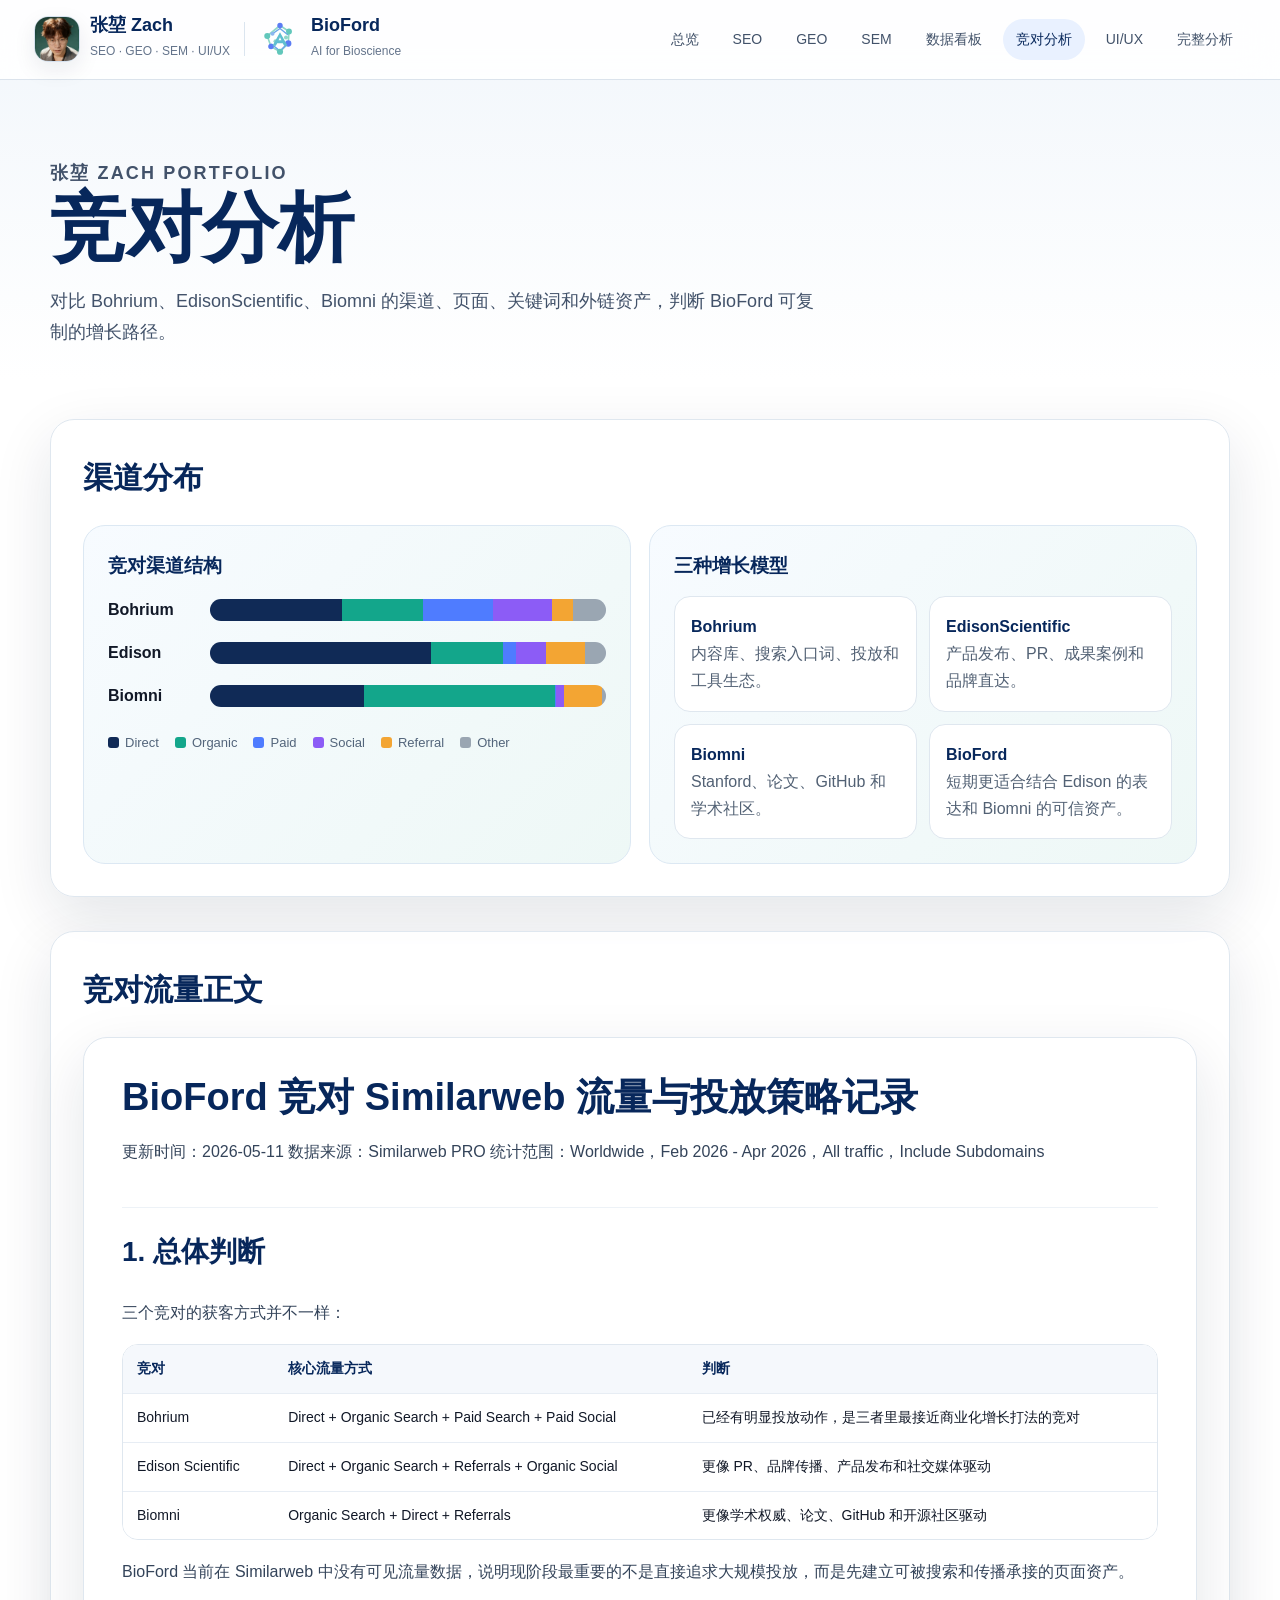
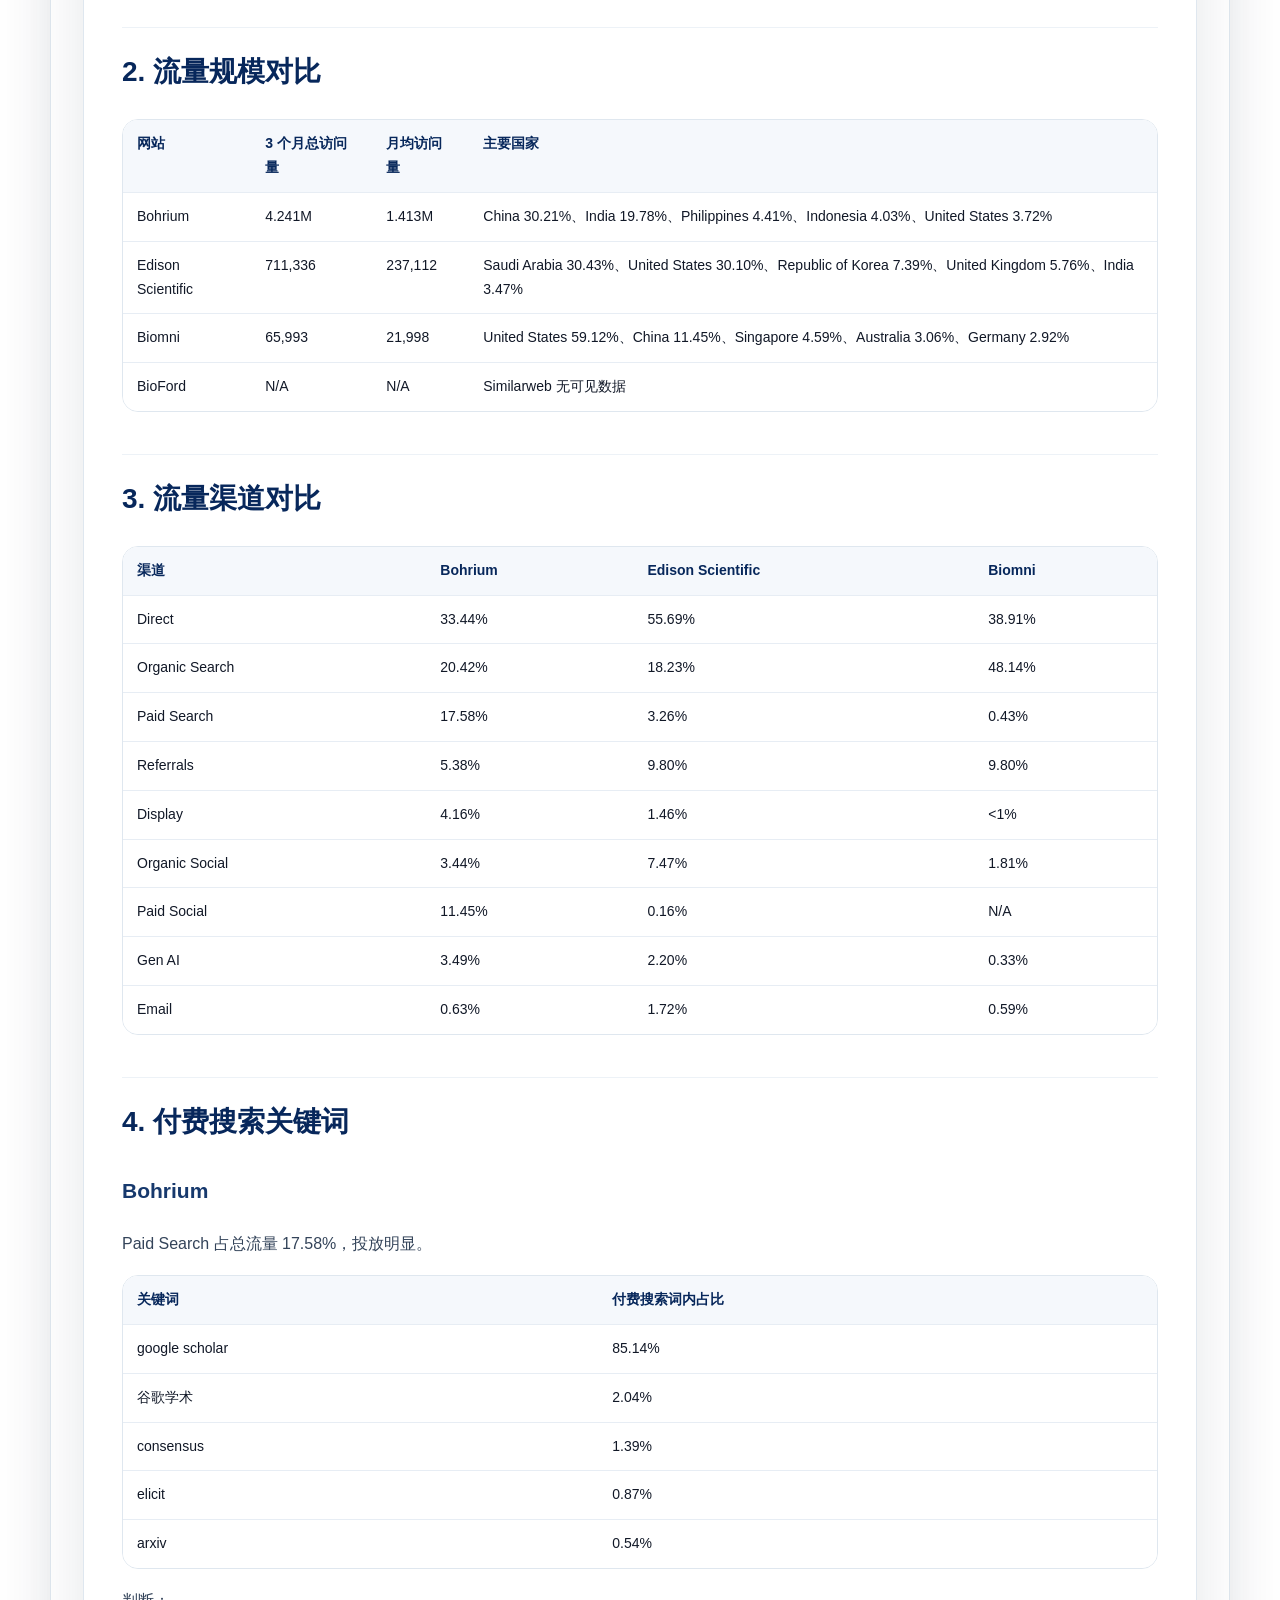
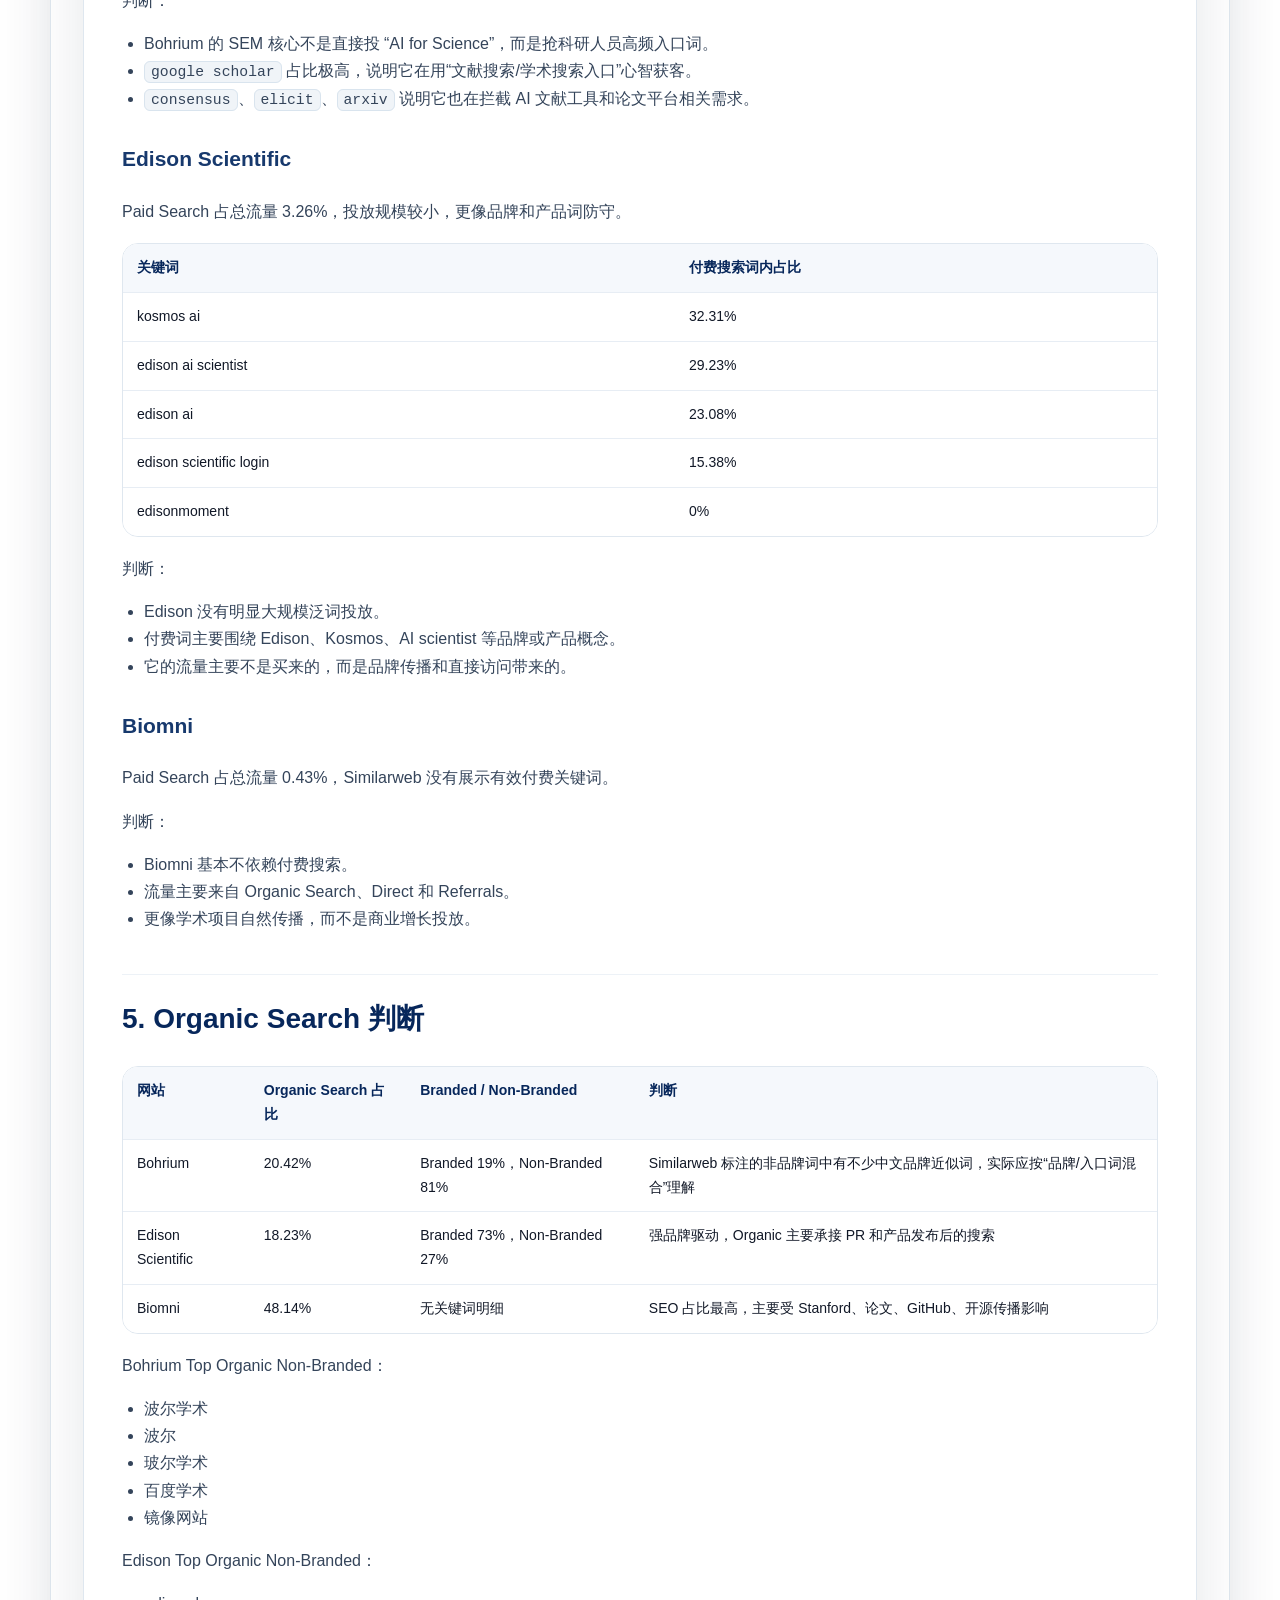
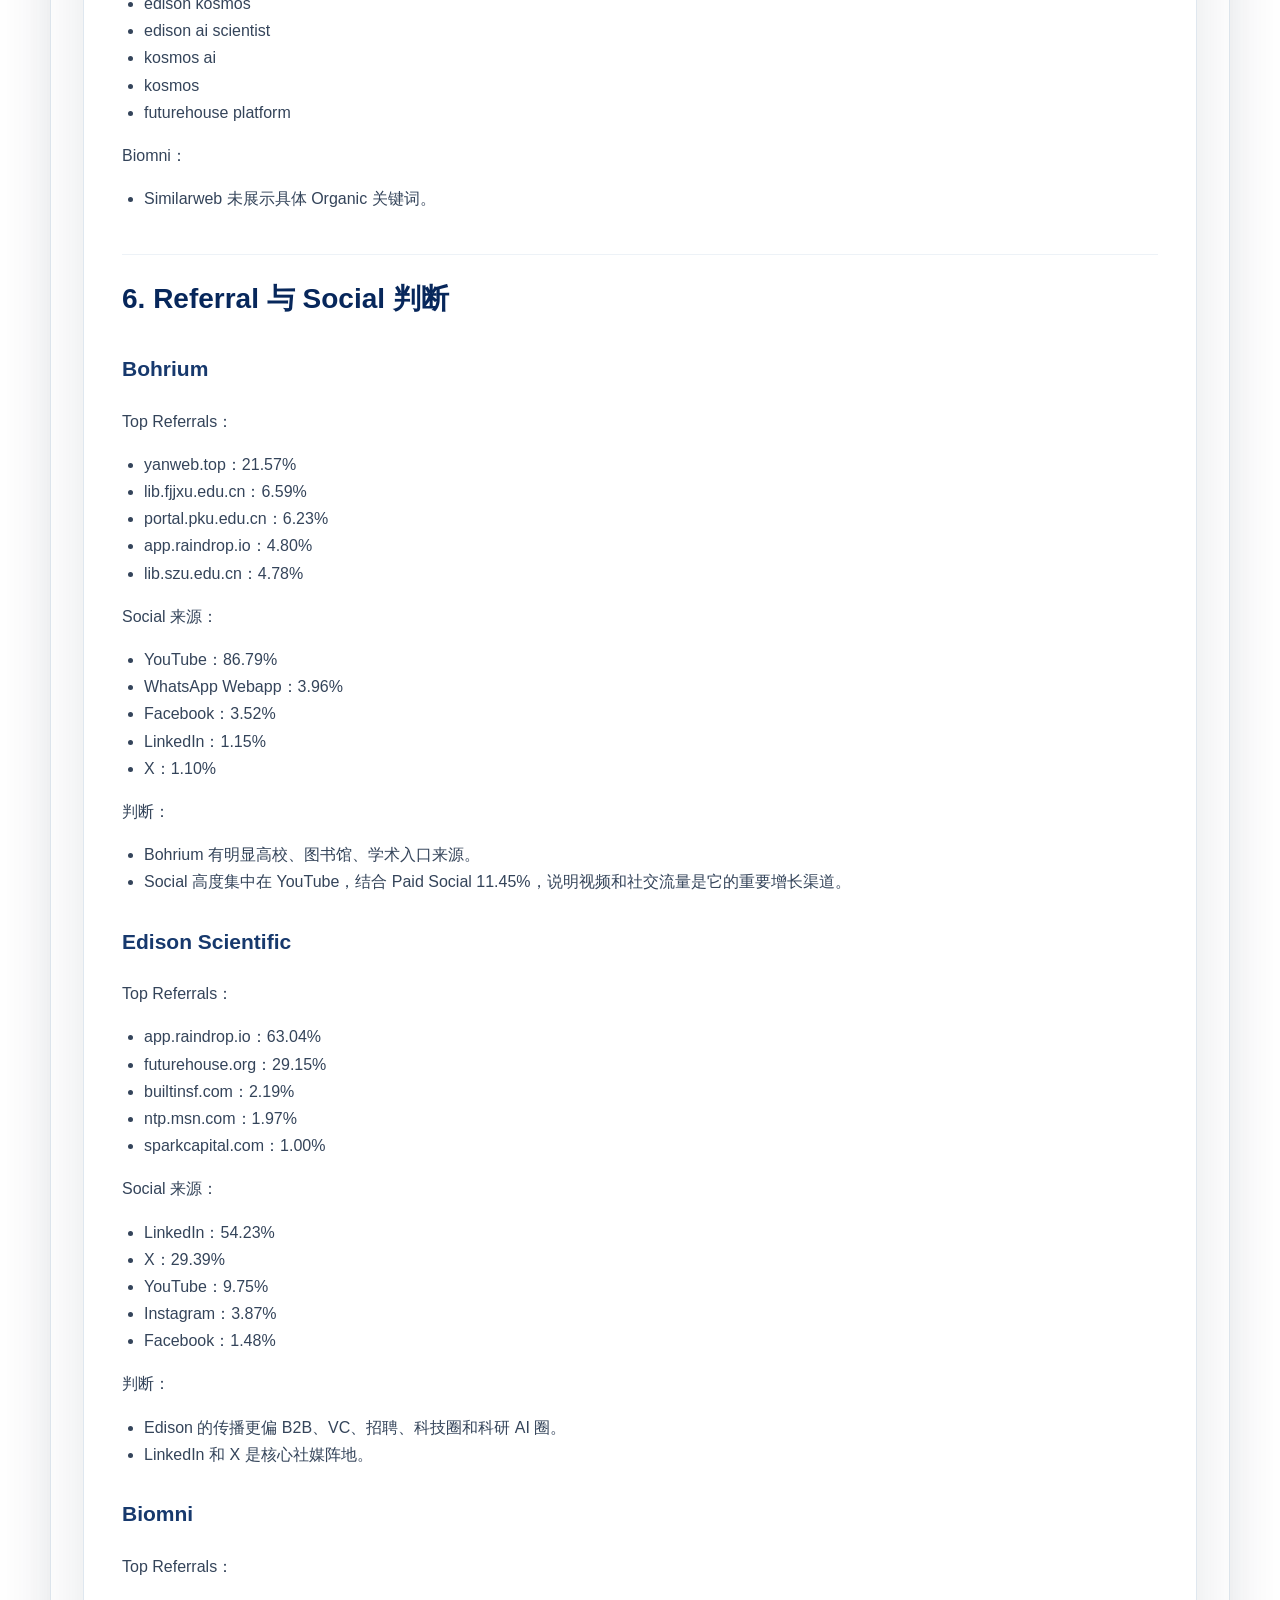
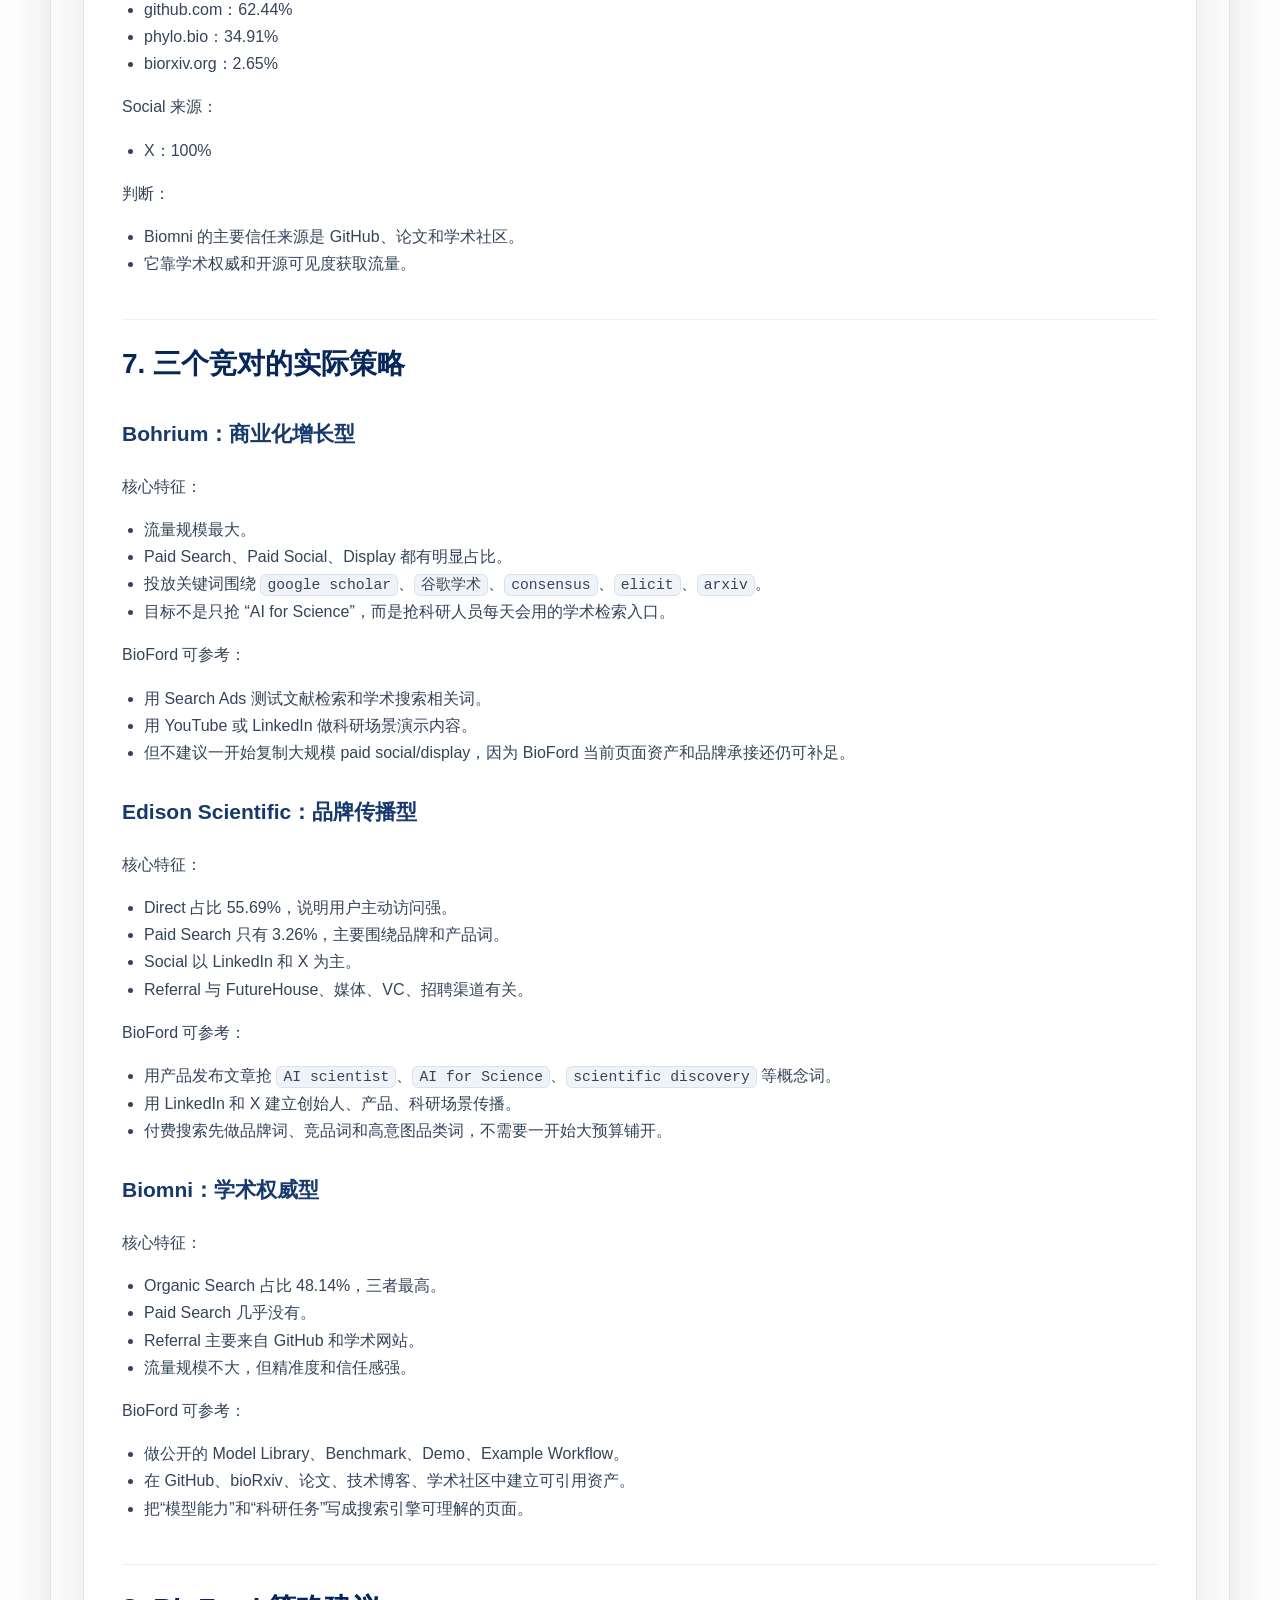
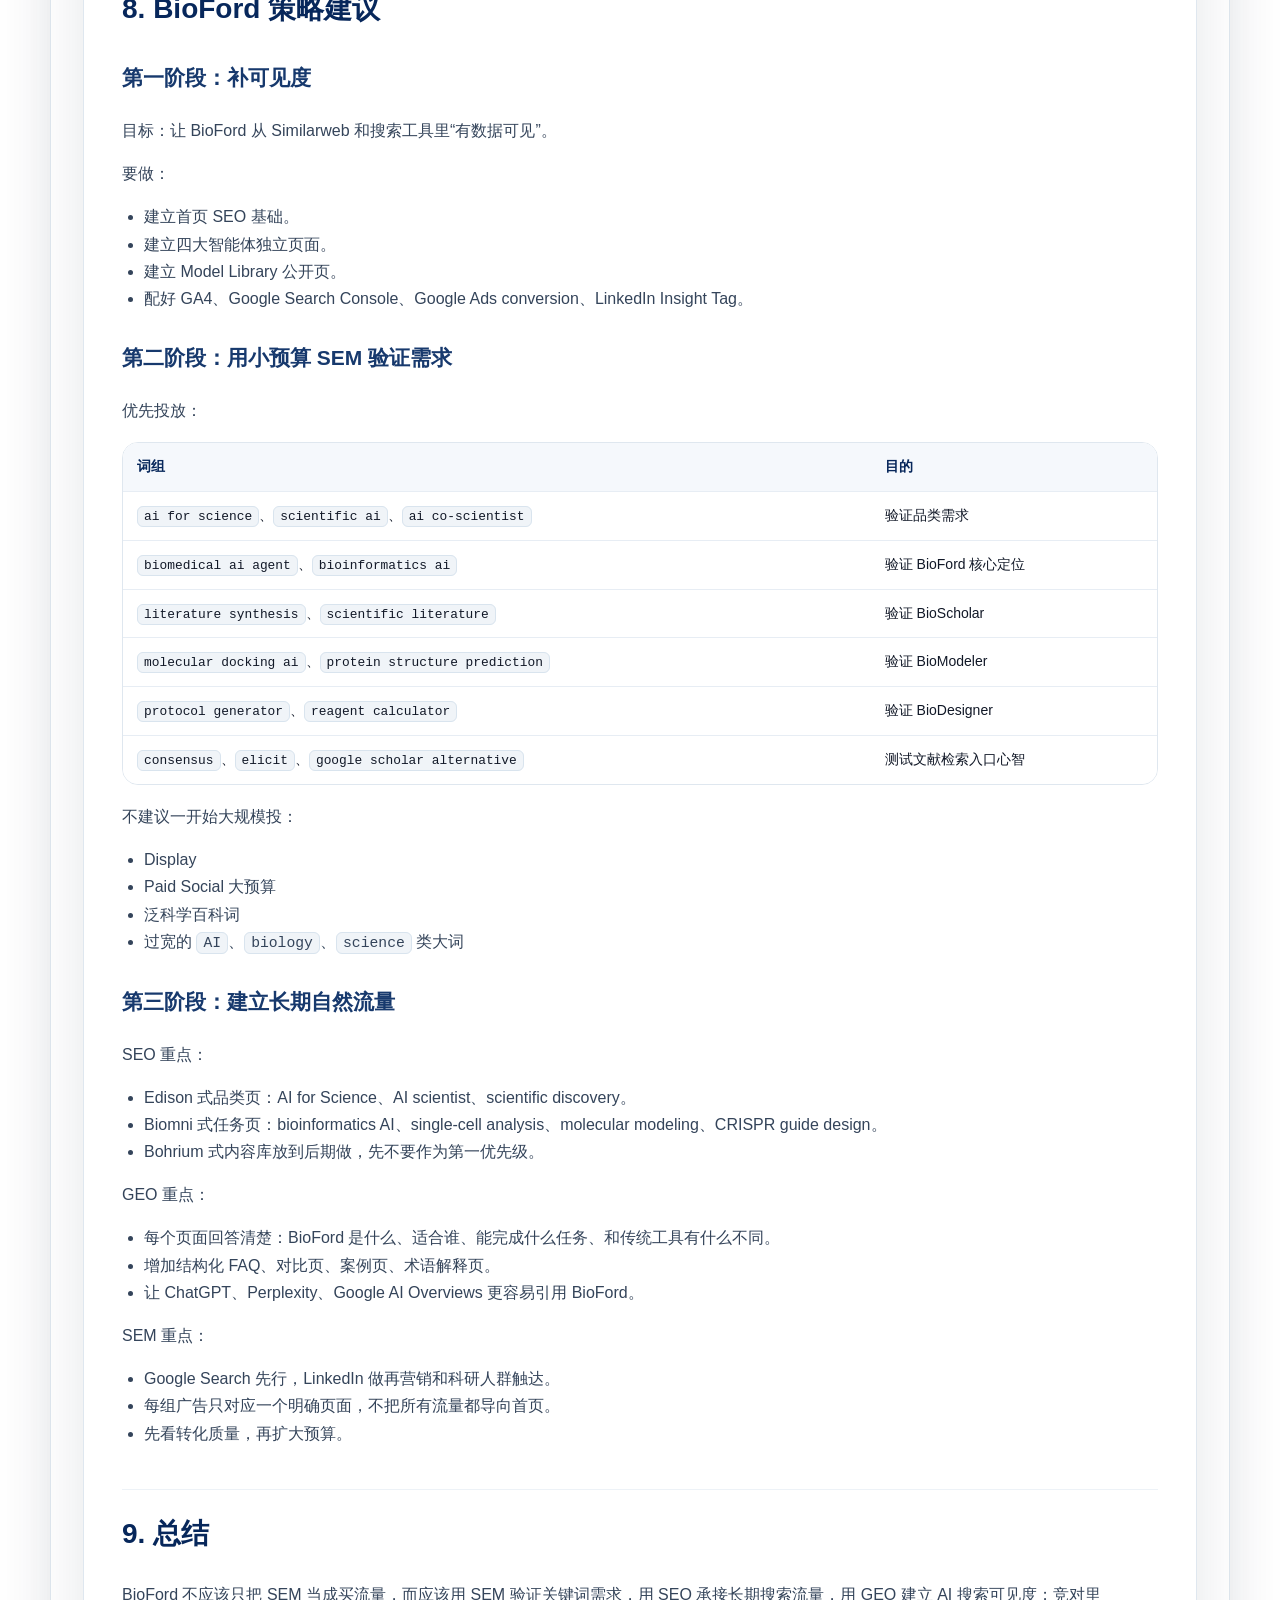
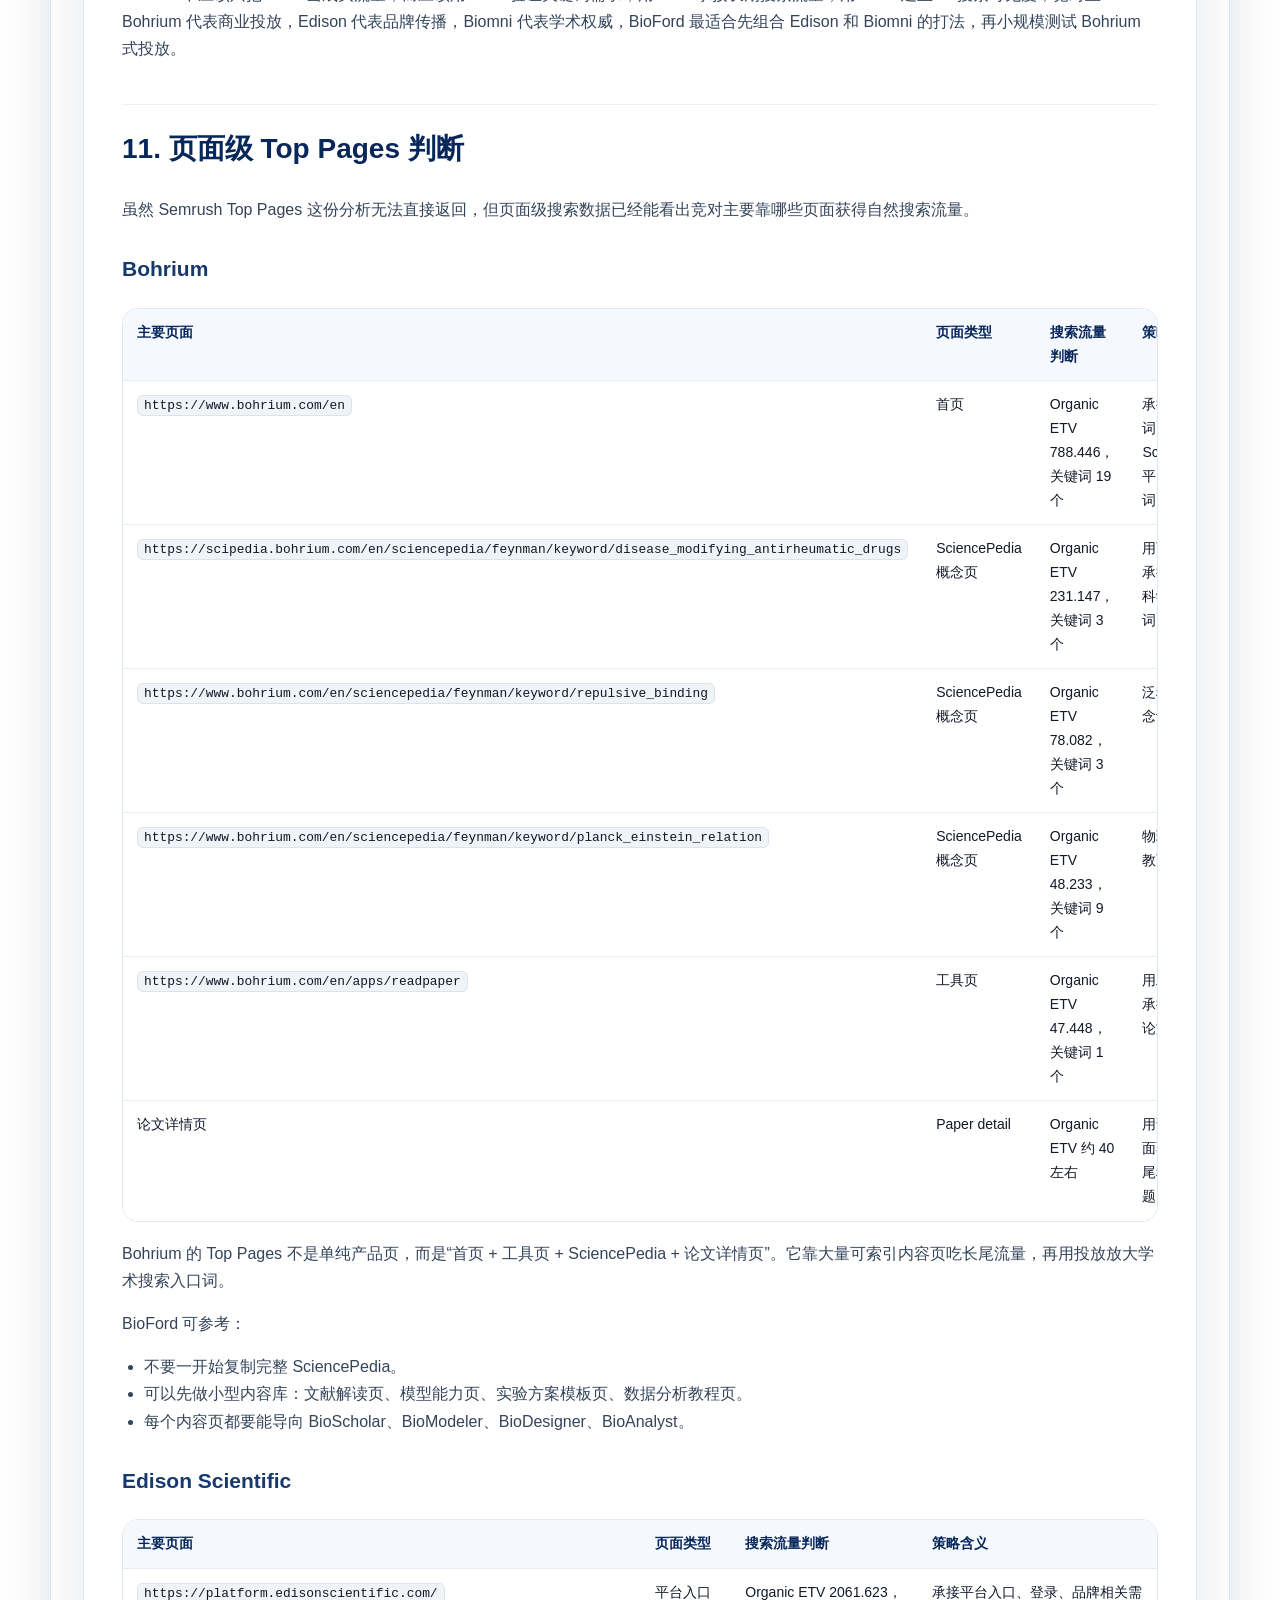
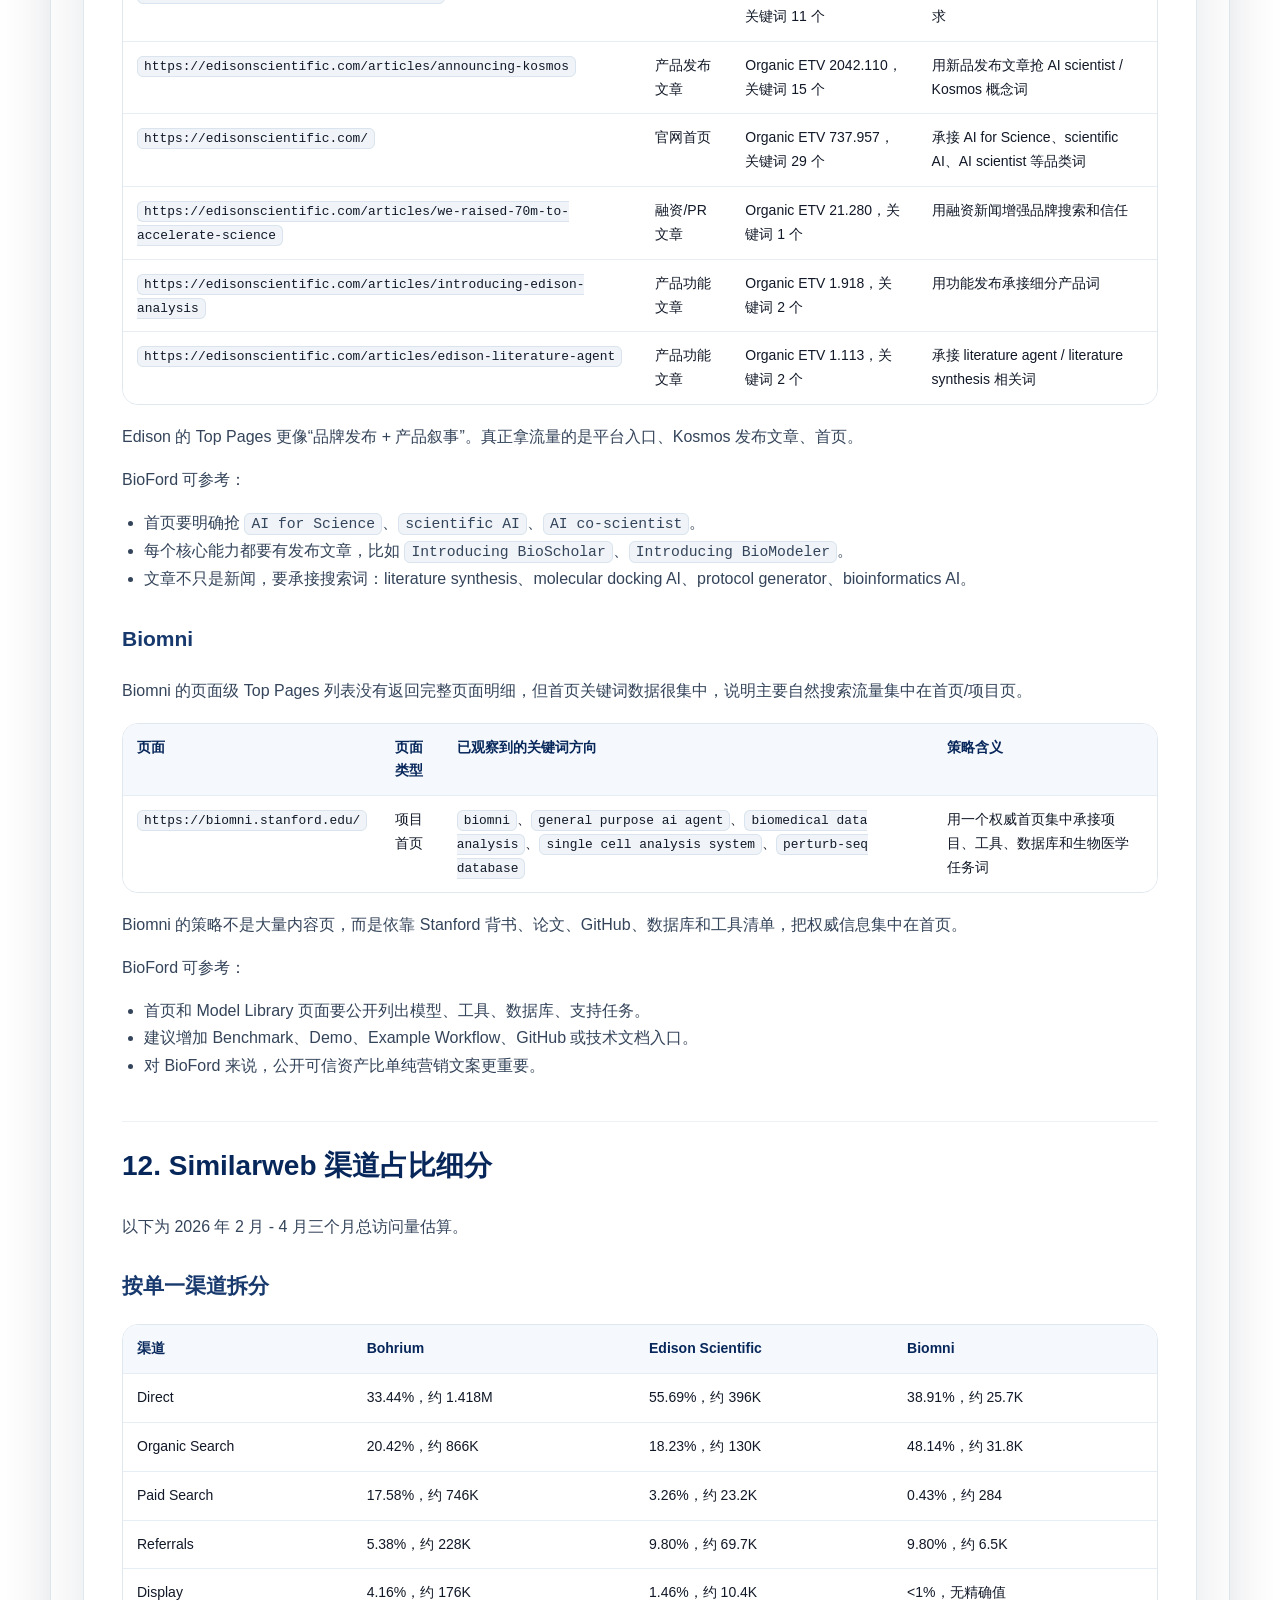
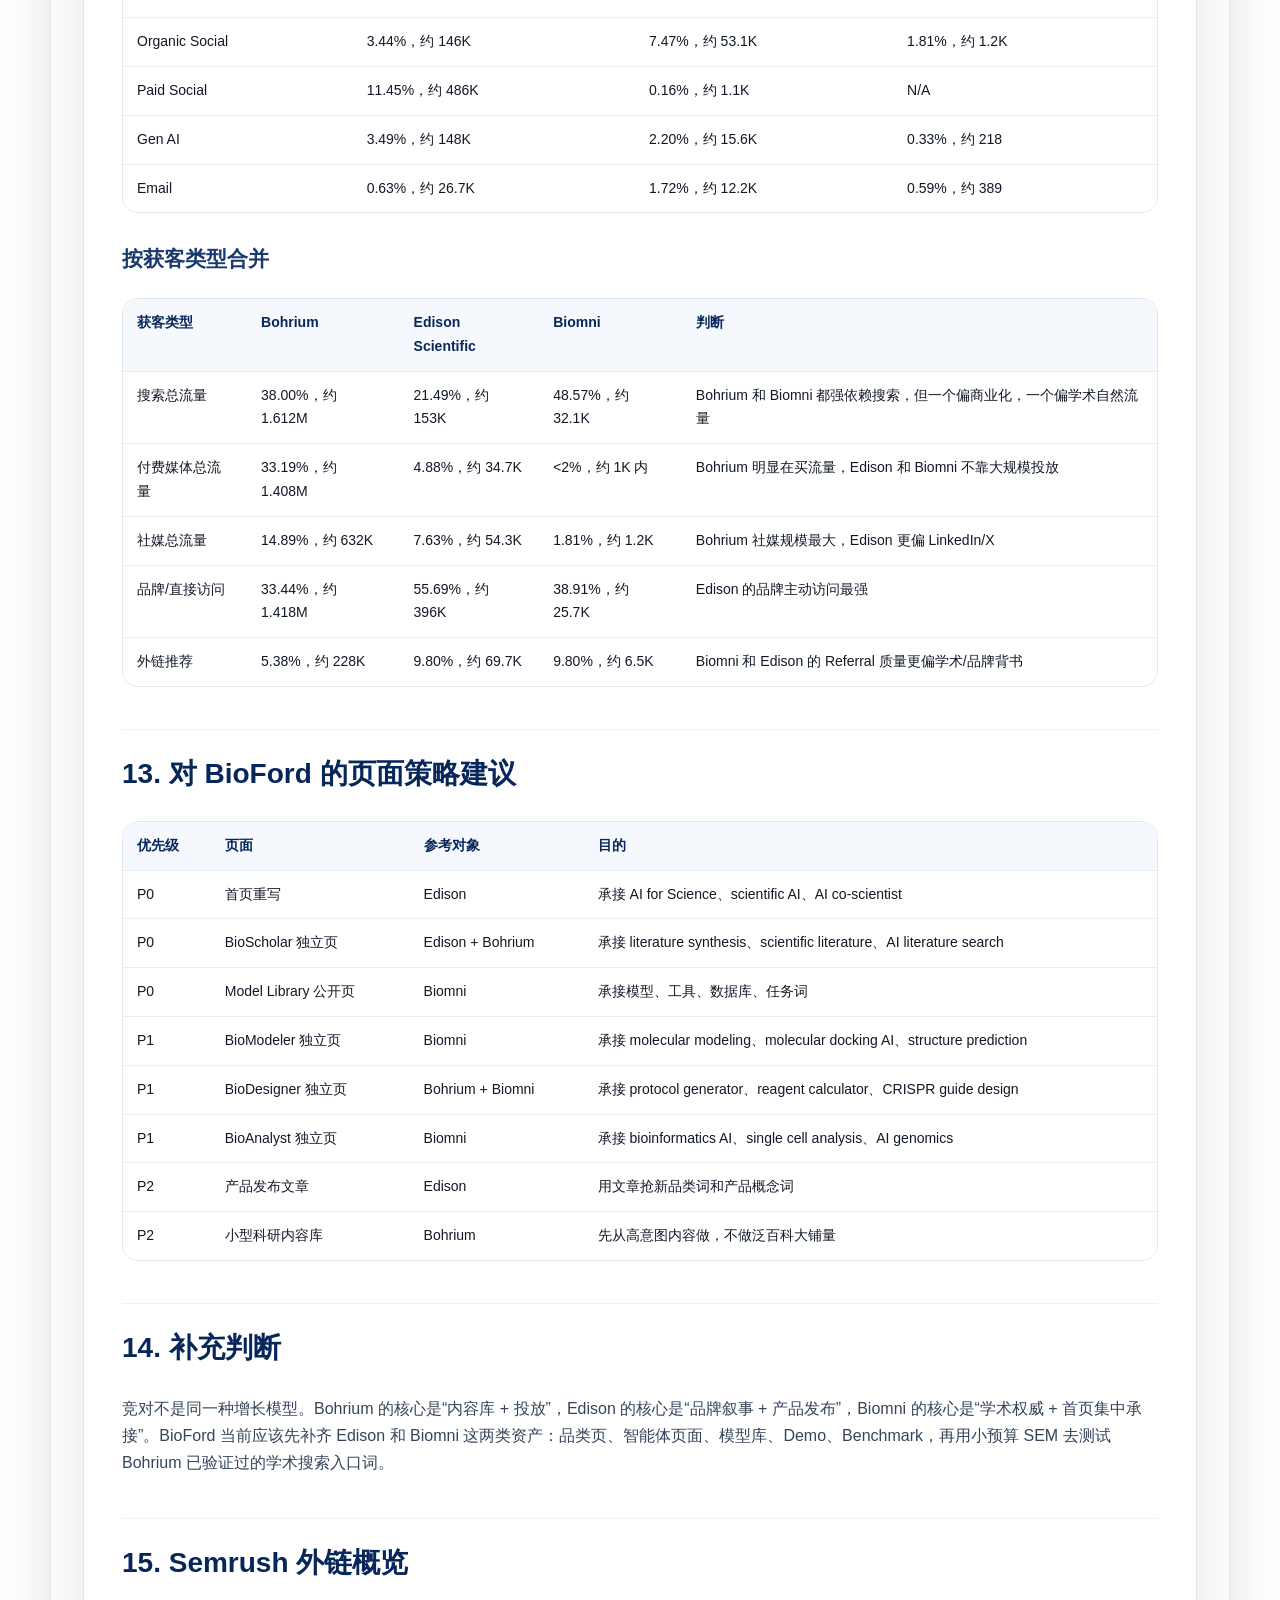
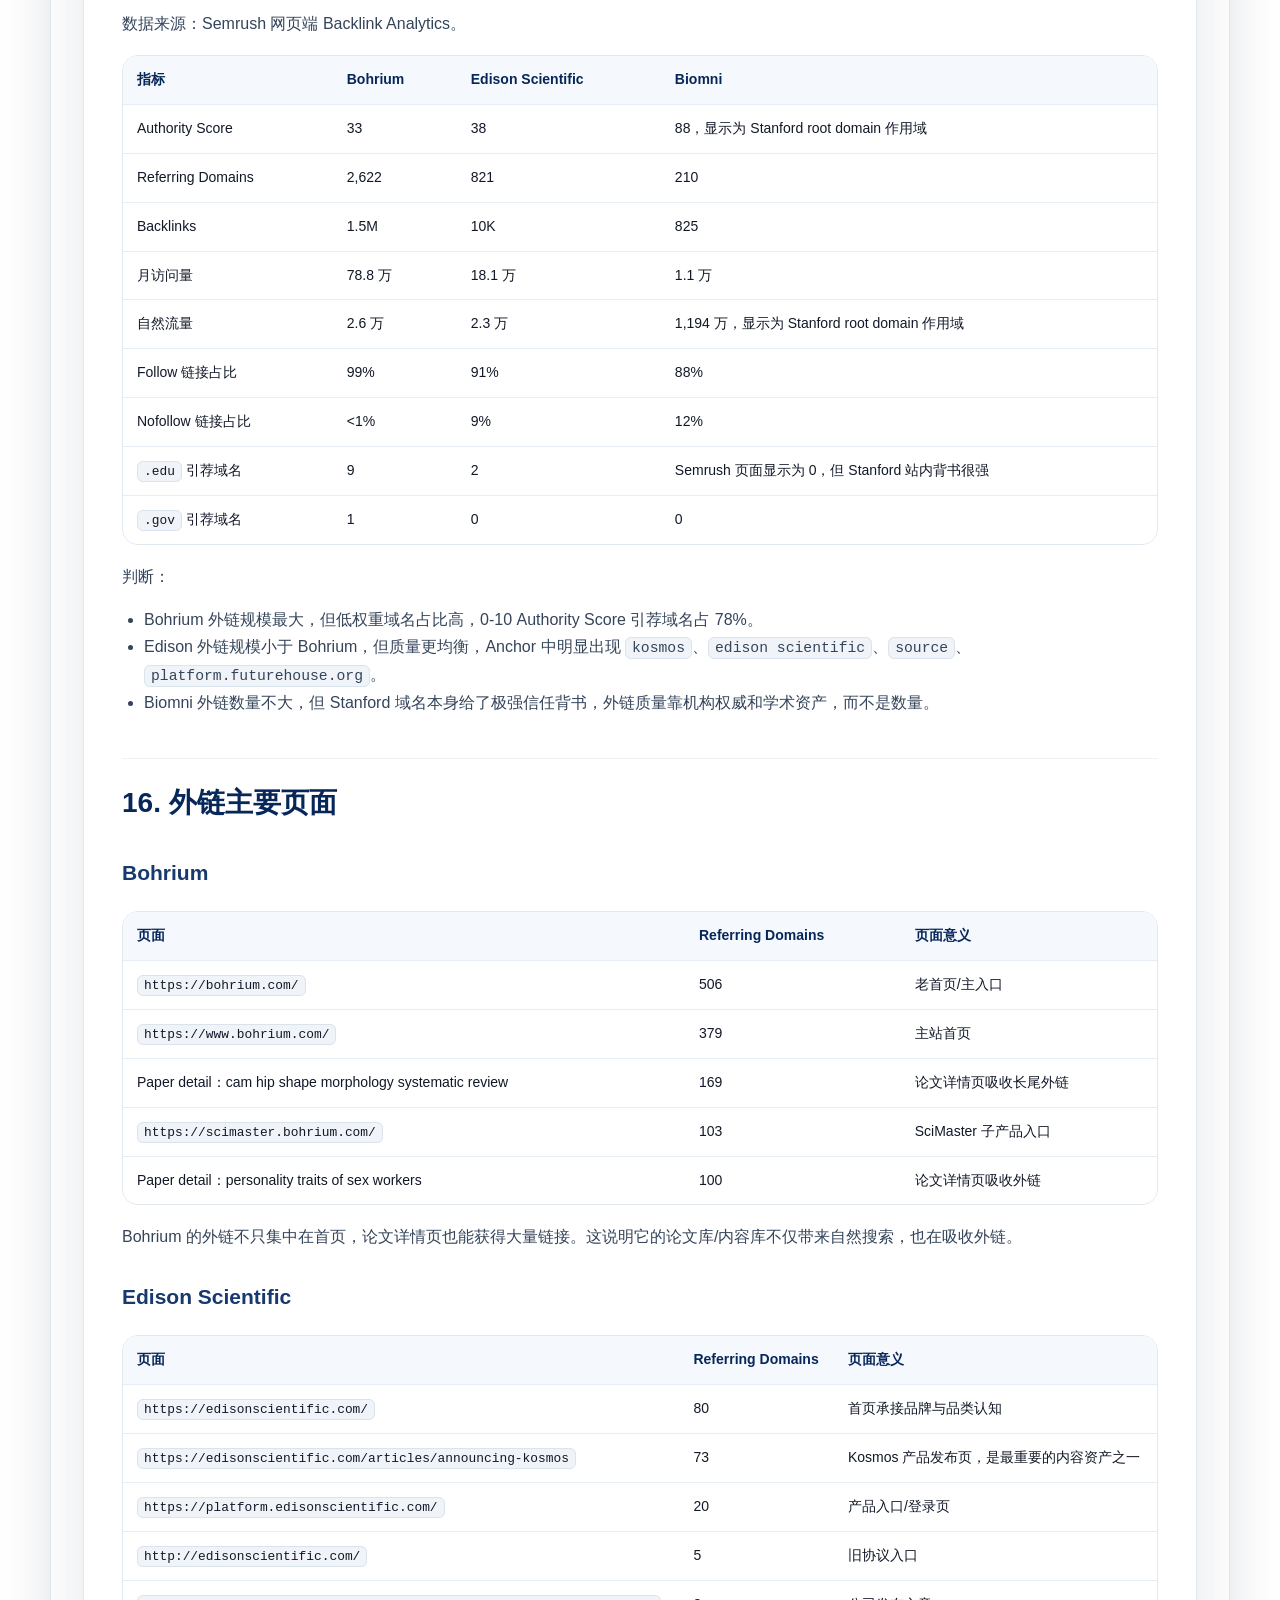
==== commit 47128c8c: "Expand SEO strategy and separate analytics content" ====
--- a/competitors.html
+++ b/competitors.html
@@ -81,7 +81,7 @@
 <tr><td>Edison Scientific</td><td>Direct + Organic Search + Referrals + Organic Social</td><td>更像 PR、品牌传播、产品发布和社交媒体驱动</td></tr>
 <tr><td>Biomni</td><td>Organic Search + Direct + Referrals</td><td>更像学术权威、论文、GitHub 和开源社区驱动</td></tr>
 </tbody></table></div>
-<p>BioFord 当前在 Similarweb 中没有可见流量数据，说明现阶段最重要的不是直接追求大规模投放，是先建立可被搜索和传播承接的页面资产。</p>
+<p>BioFord 当前在 Similarweb 中没有可见流量数据，说明现阶段最重要的不是直接追求大规模投放，而是先建立可被搜索和传播承接的页面资产。</p>
 <h2 id="2.-流量规模对比">2. 流量规模对比</h2>
 <div class="table-wrap"><table>
 <thead><tr><th>网站</th><th>3 个月总访问量</th><th>月均访问量</th><th>主要国家</th></tr></thead>
@@ -119,7 +119,7 @@
 </tbody></table></div>
 <p>判断：</p>
 <ul>
-<li>Bohrium 的 SEM 核心不是直接投 “AI for Science”，是抢科研人员高频入口词。</li>
+<li>Bohrium 的 SEM 核心不是直接投 “AI for Science”，而是抢科研人员高频入口词。</li>
 <li><code>google scholar</code> 占比极高，说明它在用“文献搜索/学术搜索入口”心智获客。</li>
 <li><code>consensus</code>、<code>elicit</code>、<code>arxiv</code> 说明它也在拦截 AI 文献工具和论文平台相关需求。</li>
 </ul>
@@ -138,7 +138,7 @@
 <ul>
 <li>Edison 没有明显大规模泛词投放。</li>
 <li>付费词主要围绕 Edison、Kosmos、AI scientist 等品牌或产品概念。</li>
-<li>它的流量主要不是买来的，是品牌传播和直接访问带来的。</li>
+<li>它的流量主要不是买来的，而是品牌传播和直接访问带来的。</li>
 </ul>
 <h3 id="biomni">Biomni</h3>
 <p>Paid Search 占总流量 0.43%，Similarweb 没有展示有效付费关键词。</p>
@@ -244,7 +244,7 @@
 <li>流量规模最大。</li>
 <li>Paid Search、Paid Social、Display 都有明显占比。</li>
 <li>投放关键词围绕 <code>google scholar</code>、<code>谷歌学术</code>、<code>consensus</code>、<code>elicit</code>、<code>arxiv</code>。</li>
-<li>目标不是只抢 “AI for Science”，是抢科研人员每天会用的学术检索入口。</li>
+<li>目标不是只抢 “AI for Science”，而是抢科研人员每天会用的学术检索入口。</li>
 </ul>
 <p>BioFord 可参考：</p>
 <ul>
@@ -280,7 +280,7 @@
 <li>在 GitHub、bioRxiv、论文、技术博客、学术社区中建立可引用资产。</li>
 <li>把“模型能力”和“科研任务”写成搜索引擎可理解的页面。</li>
 </ul>
-<h2 id="8.-bioford-增长策略建议">8. BioFord 增长策略建议</h2>
+<h2 id="8.-bioford-策略建议">8. BioFord 策略建议</h2>
 <h3 id="第一阶段-补可见度">第一阶段：补可见度</h3>
 <p>目标：让 BioFord 从 Similarweb 和搜索工具里“有数据可见”。</p>
 <p>要做：</p>
@@ -328,7 +328,7 @@
 <li>每组广告只对应一个明确页面，不把所有流量都导向首页。</li>
 <li>先看转化质量，再扩大预算。</li>
 </ul>
-<h2 id="9.-策略摘要">9. 策略摘要</h2>
+<h2 id="9.-总结">9. 总结</h2>
 <p>BioFord 不应该只把 SEM 当成买流量，而应该用 SEM 验证关键词需求，用 SEO 承接长期搜索流量，用 GEO 建立 AI 搜索可见度；竞对里 Bohrium 代表商业投放，Edison 代表品牌传播，Biomni 代表学术权威，BioFord 最适合先组合 Edison 和 Biomni 的打法，再小规模测试 Bohrium 式投放。</p>
 <h2 id="11.-页面级-top-pages-判断">11. 页面级 Top Pages 判断</h2>
 <p>虽然 Semrush Top Pages 这份分析无法直接返回，但页面级搜索数据已经能看出竞对主要靠哪些页面获得自然搜索流量。</p>
@@ -343,7 +343,7 @@
 <tr><td><code>https://www.bohrium.com/en/apps/readpaper</code></td><td>工具页</td><td>Organic ETV 47.448，关键词 1 个</td><td>用工具页承接阅读论文需求</td></tr>
 <tr><td>论文详情页</td><td>Paper detail</td><td>Organic ETV 约 40 左右</td><td>用论文页面覆盖长尾科研问题</td></tr>
 </tbody></table></div>
-<p>Bohrium 的 Top Pages 不是单纯产品页，是“首页 + 工具页 + SciencePedia + 论文详情页”。它靠大量可索引内容页吃长尾流量，再用投放放大学术搜索入口词。</p>
+<p>Bohrium 的 Top Pages 不是单纯产品页，而是“首页 + 工具页 + SciencePedia + 论文详情页”。它靠大量可索引内容页吃长尾流量，再用投放放大学术搜索入口词。</p>
 <p>BioFord 可参考：</p>
 <ul>
 <li>不要一开始复制完整 SciencePedia。</li>
@@ -375,7 +375,7 @@
 <tbody>
 <tr><td><code>https://biomni.stanford.edu/</code></td><td>项目首页</td><td><code>biomni</code>、<code>general purpose ai agent</code>、<code>biomedical data analysis</code>、<code>single cell analysis system</code>、<code>perturb-seq database</code></td><td>用一个权威首页集中承接项目、工具、数据库和生物医学任务词</td></tr>
 </tbody></table></div>
-<p>Biomni 的策略不是大量内容页，是依靠 Stanford 背书、论文、GitHub、数据库和工具清单，把权威信息集中在首页。</p>
+<p>Biomni 的策略不是大量内容页，而是依靠 Stanford 背书、论文、GitHub、数据库和工具清单，把权威信息集中在首页。</p>
 <p>BioFord 可参考：</p>
 <ul>
 <li>首页和 Model Library 页面要公开列出模型、工具、数据库、支持任务。</li>
@@ -455,7 +455,7 @@
 <tr><td><code>https://scimaster.bohrium.com/</code></td><td>103</td><td>SciMaster 子产品入口</td></tr>
 <tr><td>Paper detail：personality traits of sex workers</td><td>100</td><td>论文详情页吸收外链</td></tr>
 </tbody></table></div>
-<p>Bohrium 的外链不只集中在首页，论文详情页也能获得大量链接。这说明它的论文库/内容库带来自然搜索，也在吸收外链。</p>
+<p>Bohrium 的外链不只集中在首页，论文详情页也能获得大量链接。这说明它的论文库/内容库不仅带来自然搜索，也在吸收外链。</p>
 <h3 id="edison-scientific">Edison Scientific</h3>
 <div class="table-wrap"><table>
 <thead><tr><th>页面</th><th>Referring Domains</th><th>页面意义</th></tr></thead>
@@ -466,7 +466,7 @@
 <tr><td><code>http://edisonscientific.com/</code></td><td>5</td><td>旧协议入口</td></tr>
 <tr><td><code>https://edisonscientific.com/articles/announcing-edison-scientific</code></td><td>3</td><td>公司发布文章</td></tr>
 </tbody></table></div>
-<p>Edison 的外链高度集中在首页和产品发布文章。它不是靠大量内容页，是靠少数高价值叙事页面获得外链。</p>
+<p>Edison 的外链高度集中在首页和产品发布文章。它不是靠大量内容页，而是靠少数高价值叙事页面获得外链。</p>
 <h3 id="biomni">Biomni</h3>
 <div class="table-wrap"><table>
 <thead><tr><th>页面</th><th>Referring Domains</th><th>页面意义</th></tr></thead>
@@ -556,7 +556,7 @@
 <tr><td>第 5 阶段</td><td>融资/产品发布/合作 PR，LinkedIn/X 二次传播</td><td>放大已有证据，不做空泛宣传</td></tr>
 </tbody></table></div>
 <h2 id="20.-外链结论">20. 外链结论</h2>
-<p>竞对的权威性不是靠“多发文章”获得的，是靠可验证资产叠加出来的。Bohrium 靠高校图书馆、论文库、开源 SDK 和国家级媒体；Edison 靠融资 PR、NVIDIA case study、投资机构页面和 benchmark；Biomni 靠 Stanford、bioRxiv、GitHub、PyPI、Hugging Face 和数据集。BioFord 应该优先做 Evidence Hub、Model Library、GitHub/SDK、benchmark 和合作机构页面，让 SEO、GEO 和 PR 都围绕同一套可信证据展开。</p></article></section><section class="content-section "><div class="section-head"><h2>关键词策略正文</h2></div><article class="article"><h1 id="bioford-竞对关键词策略记录">BioFord 竞对关键词策略记录</h1>
+<p>竞对的权威性不是靠“多发文章”获得的，而是靠可验证资产叠加出来的。Bohrium 靠高校图书馆、论文库、开源 SDK 和国家级媒体；Edison 靠融资 PR、NVIDIA case study、投资机构页面和 benchmark；Biomni 靠 Stanford、bioRxiv、GitHub、PyPI、Hugging Face 和数据集。BioFord 应该优先做 Evidence Hub、Model Library、GitHub/SDK、benchmark 和合作机构页面，让 SEO、GEO 和 PR 都围绕同一套可信证据展开。</p></article></section><section class="content-section "><div class="section-head"><h2>关键词策略正文</h2></div><article class="article"><h1 id="bioford-竞对关键词策略记录">BioFord 竞对关键词策略记录</h1>
 <p>更新时间：2026-05-11 分析对象：BioFord、Bohrium、Edison Scientific、Biomni 数据口径：Semrush 导出的关键词差距文件、DataForSEO 查询结果、竞对主要页面观察。以下结论以 Google 英文市场为主。</p>
 <h2 id="1.-总体结论">1. 总体结论</h2>
 <p>竞对的非品牌关键词策略可以分成三类：</p>
@@ -583,7 +583,7 @@
 <tr><td>SciencePedia 具体概念页</td><td>单个科学概念词</td><td><code>planck einstein relation</code>、<code>disease modifying antirheumatic drugs</code>、<code>repulsive binding</code>、<code>newborn heart rate</code></td><td>属于内容库打法，需要大量页面和内容生产</td></tr>
 <tr><td><code>https://www.bohrium.com/en/apps/readpaper</code></td><td>工具名/产品词</td><td>ReadPaper 相关词</td><td>非品牌有效词有限</td></tr>
 </tbody></table></div>
-<p>Bohrium 的关键词策略不是单纯产品页 SEO，是“平台首页 + 科学百科内容库”。它适合做大规模自然流量，但短期内不适合作为 BioFord 的第一优先级。</p>
+<p>Bohrium 的关键词策略不是单纯产品页 SEO，而是“平台首页 + 科学百科内容库”。它适合做大规模自然流量，但短期内不适合作为 BioFord 的第一优先级。</p>
 <h3 id="2.2-edison-scientific">2.2 Edison Scientific</h3>
 <div class="table-wrap"><table>
 <thead><tr><th>页面</th><th>非品牌词类型</th><th>代表关键词</th><th>判断</th></tr></thead>
@@ -602,7 +602,7 @@
 <tr><td>首页内容区</td><td>生物医学任务词</td><td><code>single cell analysis</code>、<code>molecular modeling</code>、<code>ai genomics</code>、<code>bio data analysis</code></td><td>值得 BioFord 拆成场景页</td></tr>
 <tr><td>首页工具/数据库表达</td><td>科研工具和数据库词</td><td><code>gwas catalog</code>、<code>perturb-seq</code>、<code>crispr guide design</code>、<code>rna structure prediction</code>、<code>in silico modeling software</code></td><td>说明“把具体能力写出来”能带来搜索覆盖</td></tr>
 </tbody></table></div>
-<p>Biomni 的优势不是页面很多，是首页把大量生物医学任务、工具、数据库、模型能力都明确写出来。这正是 BioFord 当前公开页面仍可补足的地方。</p>
+<p>Biomni 的优势不是页面很多，而是首页把大量生物医学任务、工具、数据库、模型能力都明确写出来。这正是 BioFord 当前公开页面仍可补足的地方。</p>
 <h2 id="3.-bioford-当前关键词差距">3. BioFord 当前关键词差距</h2>
 <div class="table-wrap"><table>
 <thead><tr><th>差距</th><th>具体表现</th><th>影响</th></tr></thead>
@@ -658,8 +658,165 @@
 <tr><td>只做首页，不拆功能页</td><td>无法覆盖 BioScholar、BioModeler、BioDesigner、BioAnalyst 的具体任务词</td></tr>
 <tr><td>只写“AI 科研平台”概念，不写具体任务</td><td>搜索引擎和科研用户都需要看到明确功能和应用场景</td></tr>
 </tbody></table></div>
-<h2 id="7.-一句话策略">7. 一句话策略</h2>
-<p>BioFord 的关键词策略应以 Edison 的品类词打法为主线，以 Biomni 的任务词打法为核心补充，暂时不优先复制 Bohrium 的大规模泛百科内容库。</p></article></section>
+<h2 id="7.-站内-seo-基础规范">7. 站内 SEO 基础规范</h2>
+<p>BioFord 现在不能只看关键词列表。公开页面首先要让搜索引擎明确理解：这是一套生命科学 AI 平台，包含文献、建模、实验方案和数据分析四类能力。</p>
+<h3 id="7.1-title-与-meta-description">7.1 Title 与 Meta Description</h3>
+<div class="table-wrap"><table>
+<thead><tr><th>页面</th><th>Title 建议</th><th>Meta Description 建议</th></tr></thead>
+<tbody>
+<tr><td>首页</td><td>BioFord - AI for Science Platform for Bioscience R&amp;D</td><td>BioFord is an AI for bioscience platform that connects literature synthesis, molecular modeling, protocol generation and bioinformatics analysis in one research workflow.</td></tr>
+<tr><td>AI for Science 页</td><td>AI for Science Platform for Bioscience Research</td><td>Explore how BioFord helps bioscience teams automate literature review, dry lab modeling, wet lab protocol design and data analysis.</td></tr>
+<tr><td>BioScholar</td><td>AI Literature Search and Literature Synthesis for Bioscience</td><td>Search PubMed and scientific literature, build citation-backed summaries and synthesize evidence for bioscience research.</td></tr>
+<tr><td>BioModeler</td><td>AI Molecular Modeling and Structure Prediction</td><td>Use AI-assisted molecular docking, structure prediction and protein modeling workflows for dry lab research.</td></tr>
+<tr><td>BioDesigner</td><td>Lab Protocol Generator and Reagent Calculator</td><td>Generate experiment protocols, calculate reagents and check safety boundaries for wet lab workflows.</td></tr>
+<tr><td>BioAnalyst</td><td>Bioinformatics AI and Omics Data Analysis</td><td>Analyze biological datasets, identify hidden signals and generate visual reports from multi-omics data.</td></tr>
+</tbody></table></div>
+<p>要求：</p>
+<ul>
+<li>Title 把主关键词放前面，不要只写品牌口号。</li>
+<li>Meta description 必须包含用户对象、任务场景、核心能力和下一步动作。</li>
+<li>每个页面只服务一个主搜索意图，不要把四个 Agent 全塞进同一个页面。</li>
+</ul>
+<h3 id="7.2-h-标签结构">7.2 H 标签结构</h3>
+<div class="table-wrap"><table>
+<thead><tr><th>层级</th><th>用法</th><th>示例</th></tr></thead>
+<tbody>
+<tr><td>H1</td><td>页面主定位，只出现一次</td><td>AI for Science Platform for Bioscience Research</td></tr>
+<tr><td>H2</td><td>页面主模块</td><td>Literature synthesis、Molecular modeling、Protocol generation、Data analysis</td></tr>
+<tr><td>H3</td><td>具体能力、流程、证据</td><td>PubMed search、Citation analysis、Molecular docking、Reagent calculation</td></tr>
+<tr><td>H4</td><td>表格、FAQ、案例细节</td><td>Input、Output、Supported data、Use case</td></tr>
+</tbody></table></div>
+<p>首页建议结构：</p>
+<ul>
+<li>H1：AI for Science Platform for Bioscience Research</li>
+<li>H2：Four AI Agents for Closed-loop Bioscience R&amp;D</li>
+<li>H2：From Literature Insight to Experiment Protocol</li>
+<li>H2：Model Library for Bioscience Tasks</li>
+<li>H2：Use Cases for Research Teams</li>
+<li>H2：Security, Compliance and Data Management</li>
+</ul>
+<h3 id="7.3-结构化数据">7.3 结构化数据</h3>
+<div class="table-wrap"><table>
+<thead><tr><th>页面类型</th><th>Schema 类型</th><th>作用</th></tr></thead>
+<tbody>
+<tr><td>首页</td><td>Organization、WebSite、SoftwareApplication</td><td>建立品牌实体和产品类型</td></tr>
+<tr><td>Agent 页面</td><td>SoftwareApplication、WebApplication、BreadcrumbList</td><td>说明具体软件能力</td></tr>
+<tr><td>博客文章</td><td>Article、BlogPosting、BreadcrumbList</td><td>帮助文章被理解和引用</td></tr>
+<tr><td>案例页</td><td>Article、Product、Review/Rating（有真实评价时）</td><td>增加结果证据和可信度</td></tr>
+<tr><td>视频/演示页</td><td>VideoObject</td><td>帮助演示素材进入搜索结果</td></tr>
+</tbody></table></div>
+<p>Dataset 类结构化数据可以作为语义辅助使用，但不要把它当成主要富结果来源。更重要的是让页面内容、标题、面包屑和实体关系保持一致。</p>
+<h2 id="8.-语义词、nlp-词和-tf-idf-优化">8. 语义词、NLP 词和 TF-IDF 优化</h2>
+<p>BioFord 的 SEO 不能只写主关键词。生命科学 AI 产品需要覆盖实体、任务、工具、输入输出和实验场景，搜索引擎才容易判断页面主题。</p>
+<h3 id="8.1-nlp-词簇">8.1 NLP 词簇</h3>
+<div class="table-wrap"><table>
+<thead><tr><th>页面</th><th>主关键词</th><th>必须覆盖的语义词</th></tr></thead>
+<tbody>
+<tr><td>AI for Science</td><td><code>ai for science</code></td><td>scientific discovery、AI scientist、scientific AI、research automation、lab workflow、R&amp;D platform、bioscience research</td></tr>
+<tr><td>BioScholar</td><td><code>literature synthesis</code></td><td>PubMed、bioRxiv、citation analysis、evidence chain、RAG、scientific literature、knowledge synthesis</td></tr>
+<tr><td>BioModeler</td><td><code>molecular modeling</code></td><td>molecular docking、structure prediction、protein engineering、molecular dynamics、in silico modeling、binding affinity</td></tr>
+<tr><td>BioDesigner</td><td><code>protocol generator</code></td><td>lab protocol、reagent calculator、experiment design、safety check、wet lab、CRISPR guide design</td></tr>
+<tr><td>BioAnalyst</td><td><code>bioinformatics ai</code></td><td>omics data、single-cell analysis、RNA-seq、statistical analysis、data visualization、automated report</td></tr>
+<tr><td>Model Library</td><td><code>protein structure prediction</code></td><td>antibody design、small molecule docking、RNA structure prediction、CRISPR model、model benchmark</td></tr>
+</tbody></table></div>
+<h3 id="8.2-tf-idf-操作方法">8.2 TF-IDF 操作方法</h3>
+<div class="table-wrap"><table>
+<thead><tr><th>步骤</th><th>做法</th><th>输出</th></tr></thead>
+<tbody>
+<tr><td>1</td><td>选取每个目标词 Google 前 10-20 个页面，包括 Edison、Biomni、Bohrium 和同类工具</td><td>竞对页面语料</td></tr>
+<tr><td>2</td><td>提取高频实体词、任务词、动词、数据类型和工具名</td><td>页面词表</td></tr>
+<tr><td>3</td><td>按页面类型分组，不把博客词表套到产品页</td><td>品类页词表、Agent 页词表、博客词表</td></tr>
+<tr><td>4</td><td>检查 BioFord 页面是否覆盖必要实体和任务，而不是重复主词</td><td>内容缺口</td></tr>
+<tr><td>5</td><td>每月按排名变化更新词表，避免页面停留在旧概念</td><td>维护清单</td></tr>
+</tbody></table></div>
+<p>TF-IDF 的目的不是堆词，而是判断页面有没有覆盖“用户和搜索引擎都预期看到的概念”。例如 BioModeler 页面如果只写 AI modeling，但没有 docking、structure prediction、binding affinity、molecular dynamics，就很难被理解成分子建模工具页。</p>
+<h2 id="9.-内链布局">9. 内链布局</h2>
+<p>BioFord 应采用 Hub-and-Spoke 结构：</p>
+<div class="table-wrap"><table>
+<thead><tr><th>Hub 页面</th><th>下挂页面</th><th>内链方向</th></tr></thead>
+<tbody>
+<tr><td>AI for Science</td><td>BioScholar、BioModeler、BioDesigner、BioAnalyst</td><td>首页和品类页向四大 Agent 页面传递权重</td></tr>
+<tr><td>BioScholar</td><td>Literature search、Literature synthesis、Citation analysis、PubMed workflow</td><td>Agent 页面向任务页和博客页互链</td></tr>
+<tr><td>BioModeler</td><td>Molecular docking、Structure prediction、Protein engineering</td><td>模型任务页回链 BioModeler 和 Model Library</td></tr>
+<tr><td>BioDesigner</td><td>Protocol generator、Reagent calculator、CRISPR guide design</td><td>湿实验任务页回链 BioDesigner</td></tr>
+<tr><td>BioAnalyst</td><td>Bioinformatics AI、Single-cell analysis、Omics report</td><td>数据分析任务页回链 BioAnalyst</td></tr>
+<tr><td>Evidence Hub</td><td>Case study、Benchmark、White paper、Research note</td><td>所有核心页都要链接证据资产</td></tr>
+</tbody></table></div>
+<p>Anchor text 规则：</p>
+<ul>
+<li>精确锚文本少量使用，例如 <code>AI for Science platform</code>、<code>literature synthesis tool</code>。</li>
+<li>语义锚文本大量使用，例如 <code>automate PubMed review</code>、<code>generate a wet lab protocol</code>。</li>
+<li>品牌锚文本用于实体统一，例如 BioFord、BioScholar、BioModeler。</li>
+<li>证据锚文本用于转化，例如 Benchmark、case study、protocol example、model comparison。</li>
+</ul>
+<h2 id="10.-博客与内容生产">10. 博客与内容生产</h2>
+<p>博客不是随便写新闻，而是补齐核心落地页无法承接的长尾问题。</p>
+<h3 id="10.1-博客栏目">10.1 博客栏目</h3>
+<div class="table-wrap"><table>
+<thead><tr><th>栏目</th><th>文章方向</th><th>示例标题</th></tr></thead>
+<tbody>
+<tr><td>AI for Science</td><td>品类教育、趋势、方法论</td><td>What Is AI for Science in Bioscience R&amp;D?</td></tr>
+<tr><td>Literature AI</td><td>文献检索、综述、引用分析</td><td>How to Synthesize Scientific Literature with AI</td></tr>
+<tr><td>Bioinformatics AI</td><td>数据分析、组学、报告生成</td><td>AI Bioinformatics Tools for Multi-omics Analysis</td></tr>
+<tr><td>Molecular Modeling</td><td>分子对接、结构预测、蛋白工程</td><td>Molecular Docking AI: Workflow, Inputs and Outputs</td></tr>
+<tr><td>Wet Lab Automation</td><td>Protocol、试剂计算、安全检查</td><td>How to Generate Biology Lab Protocols with AI</td></tr>
+<tr><td>Comparisons</td><td>竞品对比和替代词</td><td>BioFord vs Elicit for Bioscience Literature Review</td></tr>
+</tbody></table></div>
+<h3 id="10.2-单篇文章结构">10.2 单篇文章结构</h3>
+<ol>
+<li>搜索意图：用户想理解概念、找工具、做对比，还是准备试用。</li>
+<li>任务定义：先解释科研任务本身，不急着推产品。</li>
+<li>常见流程：写清输入、步骤、输出和限制条件。</li>
+<li>BioFord 对应能力：自然引出相关 Agent 和 Model Library。</li>
+<li>证据：放论文、Benchmark、截图、数据示例或实验结果。</li>
+<li>内链：链接到对应 Agent 页面、模型页、案例页和下一篇文章。</li>
+<li>CTA：给出 Demo、示例数据、试用入口或下载资料。</li>
+</ol>
+<h3 id="10.3-90-天内容节奏">10.3 90 天内容节奏</h3>
+<div class="table-wrap"><table>
+<thead><tr><th>时间</th><th>内容重点</th><th>数量</th></tr></thead>
+<tbody>
+<tr><td>第 1-30 天</td><td>P0 页面和 4 个 Agent 页面</td><td>5-7 个核心页</td></tr>
+<tr><td>第 31-60 天</td><td>任务页和 Model Library 页面</td><td>8-12 个页面</td></tr>
+<tr><td>第 61-90 天</td><td>博客、对比页、案例页、Benchmark</td><td>12-16 篇内容</td></tr>
+</tbody></table></div>
+<h2 id="11.-外链与付费合作">11. 外链与付费合作</h2>
+<p>BioFord 不能把外链理解成“买一批链接”。生命科学产品更需要高相关、高可信、可解释来源。</p>
+<div class="table-wrap"><table>
+<thead><tr><th>类型</th><th>优先级</th><th>做法</th></tr></thead>
+<tbody>
+<tr><td>学术合作页</td><td>P0</td><td>争取高校、实验室、医院、合作机构页面提及 BioFord</td></tr>
+<tr><td>PR / 媒体报道</td><td>P0</td><td>围绕融资、产品发布、Benchmark、技术报告发布新闻稿</td></tr>
+<tr><td>GitHub / Notebook</td><td>P1</td><td>发布示例工作流、SDK、Notebook，提高开发者和科研用户引用</td></tr>
+<tr><td>行业目录</td><td>P1</td><td>进入 AI for Science、bioinformatics tools、lab automation 工具榜单</td></tr>
+<tr><td>赞助内容</td><td>P2</td><td>可以投行业媒体或 Newsletter，但重点看真实读者和相关性</td></tr>
+<tr><td>付费外链</td><td>高风险</td><td>不建议裸买 dofollow 外链；如为赞助曝光，应使用 sponsored / nofollow，避免低质站群</td></tr>
+</tbody></table></div>
+<p>外链评估标准：</p>
+<ul>
+<li>页面主题是否和生命科学、AI、科研工具相关。</li>
+<li>域名是否有真实受众，而不是只卖链接。</li>
+<li>页面是否被索引，是否有自然流量。</li>
+<li>Anchor 是否自然，不能所有链接都用精确商业词。</li>
+<li>是否能带来 referral traffic、试用、Demo 或品牌搜索提升。</li>
+</ul>
+<h2 id="12.-页面验收清单">12. 页面验收清单</h2>
+<div class="table-wrap"><table>
+<thead><tr><th>模块</th><th>验收标准</th></tr></thead>
+<tbody>
+<tr><td>Title</td><td>主关键词前置，品牌词后置，不超过 60 字符</td></tr>
+<tr><td>Meta description</td><td>写清对象、功能、场景和证据，不写空泛口号</td></tr>
+<tr><td>H1</td><td>每页一个，和主搜索意图一致</td></tr>
+<tr><td>H2/H3</td><td>覆盖功能、流程、输入输出、证据、FAQ</td></tr>
+<tr><td>URL</td><td>短、可读、英文小写，例如 <code>/ai-for-science/</code></td></tr>
+<tr><td>内链</td><td>每页至少链接 3 个相关核心页和 1 个证据页</td></tr>
+<tr><td>Schema</td><td>JSON-LD 放在初始 HTML 中，不只依赖前端渲染</td></tr>
+<tr><td>图片</td><td>关键截图有 alt，文件名包含页面主题</td></tr>
+<tr><td>CTA</td><td>每页有下一步动作，不能只有介绍</td></tr>
+<tr><td>证据</td><td>至少包含一个可信证据：论文、Benchmark、案例、数据样例或合作来源</td></tr>
+</tbody></table></div>
+<h2 id="13.-总结">13. 总结</h2>
+<p>BioFord 的 SEO 应以 Edison 的品类词打法为主线，以 Biomni 的任务词打法为核心补充。短期重点不是做大量泛百科内容，而是先补齐可索引的产品页、任务页、语义词覆盖、内链结构、结构化数据和证据资产。外链策略应优先做学术合作、PR、技术报告和真实工具目录，付费合作只能作为品牌曝光补充，不能把低质外链当成增长主策略。</p></article></section>
   </main>
   <footer class="site-footer">
     <span>张堃 Zach · Strategy portfolio</span>
--- a/assets/styles.css
+++ b/assets/styles.css
@@ -198,6 +198,27 @@
 .api-card h3 { margin:14px 0 8px; color:var(--blue); font-size:21px; }
 .api-card p { margin:0 0 16px; color:#526174; }
 .api-card b { display:block; color:#17396d; font-size:13px; }
+.seo-check-grid { display:grid; grid-template-columns:repeat(3,1fr); gap:12px; }
+.seo-check-grid div { padding:16px; border:1px solid var(--line); border-radius:16px; background:#fff; }
+.seo-check-grid b { display:block; color:var(--blue); margin-bottom:6px; }
+.seo-check-grid p { margin:0; color:#526174; font-size:13px; }
+.term-cluster { display:grid; gap:10px; }
+.term-cluster article { padding:14px 16px; border:1px solid var(--line); border-radius:16px; background:#fff; }
+.term-cluster b { display:block; color:var(--blue); margin-bottom:5px; }
+.term-cluster span { color:#53657b; font-size:13px; }
+.compact-list { display:grid; gap:10px; margin:0; padding-left:20px; color:#34445a; }
+.compact-list li { padding:10px 12px; border:1px solid var(--line); border-radius:14px; background:#fff; }
+.content-template { display:grid; grid-template-columns:repeat(5,1fr); gap:12px; }
+.content-template div { padding:16px; border:1px solid var(--line); border-radius:16px; background:#fff; }
+.content-template span { color:#087c6a; font-size:12px; font-weight:900; }
+.content-template b { display:block; color:var(--blue); margin:7px 0; }
+.content-template p { margin:0; color:#526174; font-size:13px; }
+.link-map { display:grid; gap:14px; padding:14px; border:1px solid var(--line); border-radius:18px; background:#fff; }
+.link-node { display:grid; place-items:center; min-height:58px; border-radius:16px; font-weight:900; }
+.link-node.core { background:#06285b; color:#fff; }
+.link-row { display:grid; grid-template-columns:repeat(4,1fr); gap:10px; }
+.link-row span { display:grid; place-items:center; min-height:46px; border-radius:14px; background:#e9fbf7; color:#087c6a; font-weight:800; font-size:13px; text-align:center; padding:8px; }
+.link-row.muted span { background:#f3f6fa; color:#53657b; }
 .metric-grid { display:grid; grid-template-columns:repeat(2,1fr); gap:12px; }
 .metric-grid div { padding:16px; border:1px solid var(--line); border-radius:16px; background:#fff; }
 .metric-grid span { color:#13a68b; font-weight:900; font-size:12px; }
@@ -241,7 +262,7 @@
 @media (max-width: 920px) {
   .site-header { align-items:flex-start; flex-direction:column; }
   .nav { justify-content:flex-start; }
-  .stat-grid, .card-grid.three, .card-grid.two, .visual-panel, .image-grid, .mini-list, .system-specs, .ds-grid, .component-showcase, .token-grid, .ds-layout, .api-grid, .dashboard-shell, .dashboard-kpis, .dashboard-panels, .metric-grid, .system-flow { grid-template-columns:1fr; }
+  .stat-grid, .card-grid.three, .card-grid.two, .visual-panel, .image-grid, .mini-list, .system-specs, .ds-grid, .component-showcase, .token-grid, .ds-layout, .api-grid, .dashboard-shell, .dashboard-kpis, .dashboard-panels, .metric-grid, .system-flow, .seo-check-grid, .content-template, .link-row { grid-template-columns:1fr; }
   .wide-panel, .ds-panel-components, .ds-panel-table, .ds-panel-radius { grid-column:auto; }
   .token-palette { grid-template-columns:repeat(3, minmax(0, 1fr)); }
   .component-preview { grid-template-columns:1fr 1fr; }
